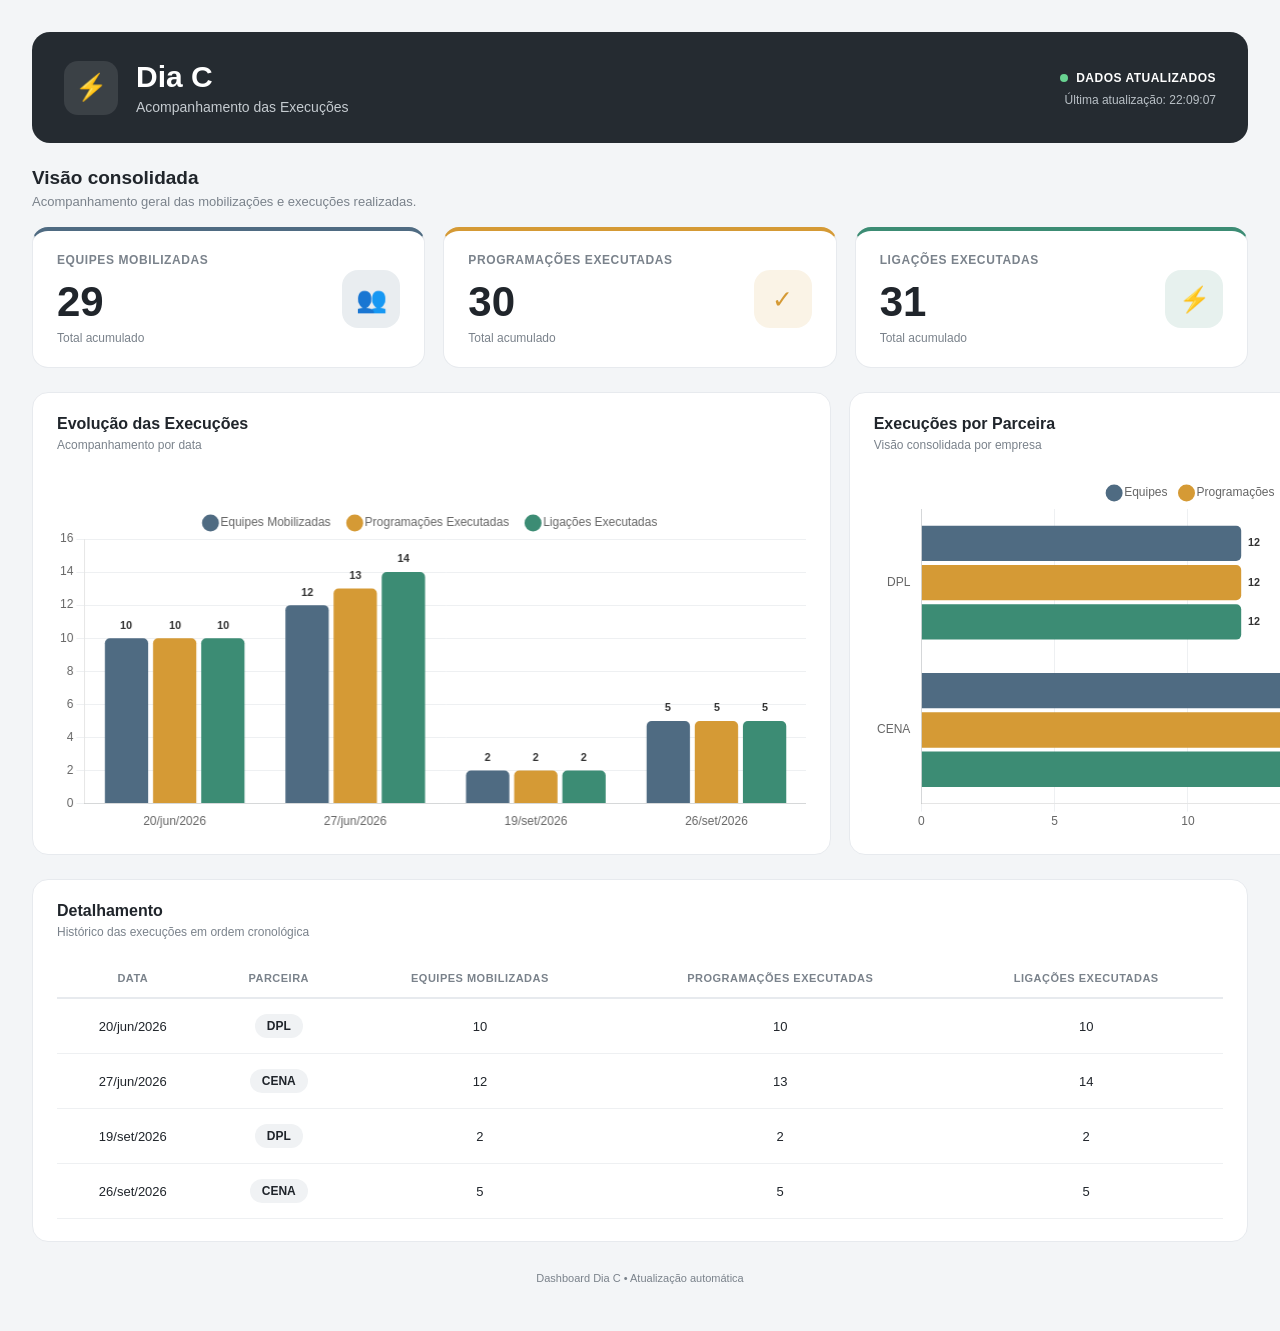
==== index.html @ 343956a5 "Update index.html" ====
<!DOCTYPE html>
<html lang="pt-BR">

<head>
<meta charset="UTF-8">
<meta name="viewport" content="width=device-width, initial-scale=1.0">

<title>Dia C | Dashboard</title>

<!-- =====================================================
     BIBLIOTECAS LOCAIS
===================================================== -->

<script src="./js/chart.umd.min.js"></script>
<script src="./js/chartjs-plugin-datalabels.min.js"></script>


<style>

:root {
    --bg: #f3f5f7;
    --surface: #ffffff;
    --text: #20252b;
    --muted: #7a828b;
    --border: #e7eaee;

    --equipes: #4f6b82;
    --programacoes: #d59a35;
    --ligacoes: #3c8c74;

    --dark: #252b31;
}

* {
    box-sizing: border-box;
}

body {
    margin: 0;
    font-family: "Segoe UI", Arial, Helvetica, sans-serif;
    background: var(--bg);
    color: var(--text);
}

.container {
    max-width: 1500px;
    margin: auto;
    padding: 32px;
}


/* =====================================================
   CABEÇALHO
===================================================== */

.header {
    background: var(--dark);
    color: white;
    border-radius: 18px;
    padding: 28px 32px;
    margin-bottom: 24px;

    display: flex;
    justify-content: space-between;
    align-items: center;
    gap: 30px;
}

.header-title {
    display: flex;
    align-items: center;
    gap: 18px;
}

.logo-mark {
    width: 54px;
    height: 54px;

    border-radius: 14px;

    background: rgba(255,255,255,.10);

    display: flex;
    align-items: center;
    justify-content: center;

    font-size: 26px;
}

.header h1 {
    margin: 0;
    font-size: 30px;
    font-weight: 700;
}

.header p {
    margin: 5px 0 0;
    color: #c5cbd0;
    font-size: 14px;
}


/* =====================================================
   STATUS
===================================================== */

.status-box {
    text-align: right;
}

.status-online {
    display: inline-flex;
    align-items: center;
    gap: 8px;

    font-size: 12px;
    font-weight: 700;
    letter-spacing: .5px;
}

.status-dot {
    width: 8px;
    height: 8px;

    border-radius: 50%;

    background: #68d391;
}

.status-time {
    margin-top: 7px;
    color: #b9c0c6;
    font-size: 12px;
}


/* =====================================================
   INTRODUÇÃO
===================================================== */

.section-intro {
    margin-bottom: 18px;
}

.section-intro h2 {
    margin: 0;
    font-size: 19px;
}

.section-intro p {
    margin: 5px 0 0;
    color: var(--muted);
    font-size: 13px;
}


/* =====================================================
   CARDS
===================================================== */

.cards {
    display: grid;
    grid-template-columns: repeat(3, 1fr);

    gap: 18px;

    margin-bottom: 24px;
}

.card {
    background: var(--surface);

    border-radius: 16px;

    padding: 22px 24px;

    border: 1px solid var(--border);

    display: flex;

    justify-content: space-between;

    align-items: center;

    min-height: 135px;
}

.card-content {
    display: flex;
    flex-direction: column;
}

.card-title {
    color: var(--muted);

    font-size: 12px;

    font-weight: 700;

    text-transform: uppercase;

    letter-spacing: .6px;
}

.card-value {
    font-size: 42px;

    font-weight: 700;

    line-height: 1;

    margin-top: 14px;
}

.card-description {
    margin-top: 8px;

    color: var(--muted);

    font-size: 12px;
}


/* =====================================================
   ÍCONES DOS CARDS
===================================================== */

.card-icon {
    width: 58px;
    height: 58px;

    border-radius: 16px;

    display: flex;

    align-items: center;

    justify-content: center;

    font-size: 25px;
}

.card-equipes {
    border-top: 4px solid var(--equipes);
}

.card-equipes .card-icon {
    background: rgba(79,107,130,.12);
    color: var(--equipes);
}

.card-programacoes {
    border-top: 4px solid var(--programacoes);
}

.card-programacoes .card-icon {
    background: rgba(213,154,53,.12);
    color: var(--programacoes);
}

.card-ligacoes {
    border-top: 4px solid var(--ligacoes);
}

.card-ligacoes .card-icon {
    background: rgba(60,140,116,.12);
    color: var(--ligacoes);
}


/* =====================================================
   GRÁFICOS
===================================================== */

.dashboard-grid {
    display: grid;

    grid-template-columns: 2fr 1fr;

    gap: 18px;

    margin-bottom: 24px;
}

.panel {
    background: var(--surface);

    border-radius: 16px;

    border: 1px solid var(--border);

    padding: 22px 24px;
}

.panel-header {
    margin-bottom: 20px;
}

.panel-title {
    margin: 0;

    font-size: 16px;

    font-weight: 700;
}

.panel-subtitle {
    margin: 5px 0 0;

    color: var(--muted);

    font-size: 12px;
}

.chart-container {
    position: relative;

    height: 360px;
}


/* MENSAGEM DE ERRO DO GRÁFICO */

.chart-error {
    height: 100%;

    display: flex;

    align-items: center;

    justify-content: center;

    text-align: center;

    color: var(--muted);

    font-size: 13px;

    padding: 30px;
}


/* =====================================================
   TABELA
===================================================== */

.table-panel {
    margin-bottom: 30px;
}

.table-container {
    width: 100%;

    overflow-x: auto;
}

table {
    width: 100%;

    border-collapse: collapse;
}

thead {
    border-bottom: 2px solid var(--border);
}

th {
    padding: 13px 14px;

    text-align: center;

    color: var(--muted);

    font-size: 11px;

    font-weight: 700;

    text-transform: uppercase;

    letter-spacing: .5px;
}

td {
    padding: 15px 14px;

    text-align: center;

    border-bottom: 1px solid #eef0f2;

    font-size: 13px;
}

tbody tr {
    transition: background .15s ease;
}

tbody tr:hover {
    background: #f7f9fa;
}

.parceira {
    display: inline-block;

    background: #f0f2f4;

    border-radius: 20px;

    padding: 5px 12px;

    font-weight: 600;

    font-size: 12px;
}


/* =====================================================
   RODAPÉ
===================================================== */

.footer {
    color: var(--muted);

    font-size: 11px;

    text-align: center;

    padding-bottom: 15px;
}


/* =====================================================
   RESPONSIVIDADE
===================================================== */

@media (max-width: 950px) {

    .dashboard-grid {
        grid-template-columns: 1fr;
    }

}

@media (max-width: 800px) {

    .container {
        padding: 15px;
    }

    .cards {
        grid-template-columns: 1fr;
    }

    .header {
        flex-direction: column;
        align-items: flex-start;
    }

    .status-box {
        text-align: left;
    }

}

</style>

</head>


<body>

<div class="container">


<!-- =====================================================
     CABEÇALHO
===================================================== -->

<header class="header">

    <div class="header-title">

        <div class="logo-mark">
            ⚡
        </div>

        <div>

            <h1>
                Dia C
            </h1>

            <p>
                Acompanhamento das Execuções
            </p>

        </div>

    </div>


    <div class="status-box">

        <div class="status-online">

            <span class="status-dot"></span>

            DADOS ATUALIZADOS

        </div>

        <div
            class="status-time"
            id="status">

            Carregando dados...

        </div>

    </div>

</header>


<!-- =====================================================
     VISÃO CONSOLIDADA
===================================================== -->

<div class="section-intro">

    <h2>
        Visão consolidada
    </h2>

    <p>
        Acompanhamento geral das mobilizações e execuções realizadas.
    </p>

</div>


<!-- =====================================================
     CARDS
===================================================== -->

<section class="cards">


    <div class="card card-equipes">

        <div class="card-content">

            <div class="card-title">
                Equipes Mobilizadas
            </div>

            <div
                class="card-value"
                id="totalEquipes">

                -

            </div>

            <div class="card-description">
                Total acumulado
            </div>

        </div>


        <div class="card-icon">
            👥
        </div>

    </div>


    <div class="card card-programacoes">

        <div class="card-content">

            <div class="card-title">
                Programações Executadas
            </div>

            <div
                class="card-value"
                id="totalProgramacoes">

                -

            </div>

            <div class="card-description">
                Total acumulado
            </div>

        </div>


        <div class="card-icon">
            ✓
        </div>

    </div>


    <div class="card card-ligacoes">

        <div class="card-content">

            <div class="card-title">
                Ligações Executadas
            </div>

            <div
                class="card-value"
                id="totalLigacoes">

                -

            </div>

            <div class="card-description">
                Total acumulado
            </div>

        </div>


        <div class="card-icon">
            ⚡
        </div>

    </div>

</section>


<!-- =====================================================
     GRÁFICOS
===================================================== -->

<section class="dashboard-grid">


    <!-- EVOLUÇÃO -->

    <div class="panel">

        <div class="panel-header">

            <h3 class="panel-title">
                Evolução das Execuções
            </h3>

            <p class="panel-subtitle">
                Acompanhamento por data
            </p>

        </div>


        <div
            class="chart-container"
            id="containerGraficoEvolucao">

            <canvas id="graficoEvolucao"></canvas>

        </div>

    </div>


    <!-- PARCEIRAS -->

    <div class="panel">

        <div class="panel-header">

            <h3 class="panel-title">
                Execuções por Parceira
            </h3>

            <p class="panel-subtitle">
                Visão consolidada por empresa
            </p>

        </div>


        <div
            class="chart-container"
            id="containerGraficoParceiras">

            <canvas id="graficoParceiras"></canvas>

        </div>

    </div>

</section>


<!-- =====================================================
     TABELA
===================================================== -->

<section class="panel table-panel">

    <div class="panel-header">

        <h3 class="panel-title">
            Detalhamento
        </h3>

        <p class="panel-subtitle">
            Histórico das execuções em ordem cronológica
        </p>

    </div>


    <div class="table-container">

        <table>

            <thead>

                <tr>

                    <th>
                        Data
                    </th>

                    <th>
                        Parceira
                    </th>

                    <th>
                        Equipes Mobilizadas
                    </th>

                    <th>
                        Programações Executadas
                    </th>

                    <th>
                        Ligações Executadas
                    </th>

                </tr>

            </thead>


            <tbody id="tabelaDados">
            </tbody>

        </table>

    </div>

</section>


<div class="footer">

    Dashboard Dia C • Atualização automática

</div>


</div>


<script>


/* =========================================================
   VARIÁVEIS
========================================================= */

let grafico = null;

let graficoParceiras = null;

let pluginDataLabelsDisponivel = false;


/* =========================================================
   CORES
========================================================= */

const corEquipes =
    "#4f6b82";

const corProgramacoes =
    "#d59a35";

const corLigacoes =
    "#3c8c74";


/* =========================================================
   VERIFICAR CHART.JS
========================================================= */

/*
O dashboard NÃO depende desta etapa
para carregar cards e tabela.

Se Chart.js apresentar qualquer problema,
os demais componentes continuam funcionando.
*/

if (typeof Chart !== "undefined") {

    console.log(
        "Chart.js carregado com sucesso."
    );


    /*
    Registra DataLabels somente
    se o plugin também estiver disponível.
    */

    if (
        typeof ChartDataLabels !==
        "undefined"
    ) {

        try {

            Chart.register(
                ChartDataLabels
            );

            pluginDataLabelsDisponivel =
                true;

            console.log(
                "ChartDataLabels carregado com sucesso."
            );

        }

        catch (erro) {

            console.warn(
                "Não foi possível registrar ChartDataLabels:",
                erro
            );

        }

    }

    else {

        console.warn(
            "ChartDataLabels não está disponível."
        );

    }

}

else {

    console.error(
        "Chart.js não foi carregado."
    );

}


/* =========================================================
   CONVERTER NÚMEROS
========================================================= */

function numero(valor) {

    if (
        valor === null ||
        valor === undefined ||
        valor === ""
    ) {

        return 0;

    }


    return Number(

        String(valor)

            .replace(/\./g, "")

            .replace(",", ".")

    ) || 0;

}


/* =========================================================
   CONVERTER DATA
========================================================= */

function converterData(valor) {


    if (
        valor === null ||
        valor === undefined ||
        valor === ""
    ) {

        return null;

    }


    /*
    ==========================================
    SERIAL DO EXCEL
    ==========================================
    */

    if (

        typeof valor === "number" ||

        /^\d+(\.\d+)?$/
            .test(
                String(valor).trim()
            )

    ) {


        const serial =
            Number(valor);


        if (serial > 20000) {


            const dias =
                Math.floor(serial);


            const dataUTC =
                new Date(

                    Date.UTC(

                        1899,

                        11,

                        30 + dias

                    )

                );


            return new Date(

                dataUTC.getUTCFullYear(),

                dataUTC.getUTCMonth(),

                dataUTC.getUTCDate()

            );

        }

    }


    const texto =
        String(valor).trim();


    /*
    ==========================================
    DD/MM/YYYY
    ==========================================
    */

    const brasileiro =
        texto.match(

            /^(\d{1,2})\/(\d{1,2})\/(\d{4})/

        );


    if (brasileiro) {


        return new Date(

            Number(
                brasileiro[3]
            ),

            Number(
                brasileiro[2]
            ) - 1,

            Number(
                brasileiro[1]
            )

        );

    }


    /*
    ==========================================
    YYYY-MM-DD
    ==========================================
    */

    const iso =
        texto.match(

            /^(\d{4})-(\d{1,2})-(\d{1,2})/

        );


    if (iso) {


        return new Date(

            Number(
                iso[1]
            ),

            Number(
                iso[2]
            ) - 1,

            Number(
                iso[3]
            )

        );

    }


    /*
    ==========================================
    ÚLTIMA TENTATIVA
    ==========================================
    */

    const data =
        new Date(texto);


    if (
        !isNaN(
            data.getTime()
        )
    ) {

        return data;

    }


    return null;

}


/* =========================================================
   FORMATAR DATA
========================================================= */

/*
Resultado:

20/jun/2026
27/jun/2026
19/set/2026
*/

function formatarData(valor) {


    const data =

        valor instanceof Date

        ? valor

        : converterData(valor);


    if (!data) {

        return "";

    }


    const meses = [

        "jan",
        "fev",
        "mar",
        "abr",
        "mai",
        "jun",
        "jul",
        "ago",
        "set",
        "out",
        "nov",
        "dez"

    ];


    const dia =

        String(
            data.getDate()
        )

        .padStart(
            2,
            "0"
        );


    const mes =

        meses[
            data.getMonth()
        ];


    const ano =

        data.getFullYear();


    return (

        dia +
        "/" +
        mes +
        "/" +
        ano

    );

}


/* =========================================================
   ORDENAR CRONOLOGICAMENTE
========================================================= */

function ordenarPorData(dados) {


    return [...dados].sort(

        function(a, b) {


            const dataA =
                converterData(
                    a.DATA
                );


            const dataB =
                converterData(
                    b.DATA
                );


            /*
            Datas inválidas ficam
            no final.
            */

            if (!dataA && !dataB) {

                return 0;

            }


            if (!dataA) {

                return 1;

            }


            if (!dataB) {

                return -1;

            }


            return (

                dataA.getTime() -
                dataB.getTime()

            );

        }

    );

}


/* =========================================================
   CARREGAR DADOS
========================================================= */

async function carregarDados() {


    try {


        /*
        Timestamp evita cache
        do dados.json.
        */

        const response =

            await fetch(

                "./dados.json?t=" +

                new Date().getTime()

            );


        if (!response.ok) {


            throw new Error(

                "Erro HTTP " +
                response.status +
                " ao carregar dados.json"

            );

        }


        const dadosOriginais =

            await response.json();


        /*
        Segurança adicional:
        verifica se o JSON realmente
        contém um array.
        */

        if (
            !Array.isArray(
                dadosOriginais
            )
        ) {


            throw new Error(

                "dados.json não contém um array válido."

            );

        }


        /*
        Ordenação cronológica.
        */

        const dados =

            ordenarPorData(
                dadosOriginais
            );


        /*
        =================================================
        ESTES COMPONENTES NÃO DEPENDEM DO CHART.JS
        =================================================
        */

        atualizarCards(
            dados
        );


        atualizarTabela(
            dados
        );


        /*
        =================================================
        GRÁFICOS
        =================================================
        */

        if (
            typeof Chart !==
            "undefined"
        ) {


            try {

                atualizarGrafico(
                    dados
                );

            }

            catch (erroGrafico) {

                console.error(
                    "Erro no gráfico de evolução:",
                    erroGrafico
                );

            }


            try {

                atualizarGraficoParceiras(
                    dados
                );

            }

            catch (erroGraficoParceiras) {

                console.error(
                    "Erro no gráfico por parceira:",
                    erroGraficoParceiras
                );

            }

        }


        /*
        =================================================
        HORÁRIO DA ÚLTIMA CONSULTA
        =================================================
        */

        const agora =
            new Date();


        document
            .getElementById(
                "status"
            )
            .textContent =

            "Última atualização: " +

            agora.toLocaleTimeString(
                "pt-BR"
            );


    }

    catch (erro) {


        console.error(
            "Erro ao carregar dados:",
            erro
        );


        document
            .getElementById(
                "status"
            )
            .textContent =

            "Erro ao carregar os dados";

    }

}


/* =========================================================
   CARDS
========================================================= */

function atualizarCards(dados) {


    let equipes =
        0;

    let programacoes =
        0;

    let ligacoes =
        0;


    dados.forEach(

        function(item) {


            equipes +=

                numero(
                    item.EQUIPES_MOBILIZADAS
                );


            programacoes +=

                numero(
                    item.PROGRAMACOES_EXECUTADAS
                );


            ligacoes +=

                numero(
                    item.LIGACOES_EXECUTADAS
                );

        }

    );


    document
        .getElementById(
            "totalEquipes"
        )
        .textContent =

        equipes.toLocaleString(
            "pt-BR"
        );


    document
        .getElementById(
            "totalProgramacoes"
        )
        .textContent =

        programacoes.toLocaleString(
            "pt-BR"
        );


    document
        .getElementById(
            "totalLigacoes"
        )
        .textContent =

        ligacoes.toLocaleString(
            "pt-BR"
        );

}


/* =========================================================
   TABELA
========================================================= */

function atualizarTabela(dados) {


    const tabela =

        document.getElementById(
            "tabelaDados"
        );


    tabela.innerHTML =
        "";


    dados.forEach(

        function(item) {


            const linha =

                document.createElement(
                    "tr"
                );


            linha.innerHTML = `

                <td>

                    ${formatarData(
                        item.DATA
                    )}

                </td>


                <td>

                    <span class="parceira">

                        ${item.PARCEIRA ?? ""}

                    </span>

                </td>


                <td>

                    ${numero(
                        item.EQUIPES_MOBILIZADAS
                    ).toLocaleString("pt-BR")}

                </td>


                <td>

                    ${numero(
                        item.PROGRAMACOES_EXECUTADAS
                    ).toLocaleString("pt-BR")}

                </td>


                <td>

                    ${numero(
                        item.LIGACOES_EXECUTADAS
                    ).toLocaleString("pt-BR")}

                </td>

            `;


            tabela.appendChild(
                linha
            );

        }

    );

}


/* =========================================================
   CONFIGURAÇÃO DOS RÓTULOS
========================================================= */

function configuracaoDataLabelsVertical() {


    if (
        !pluginDataLabelsDisponivel
    ) {

        return false;

    }


    return {

        color:
            "#333",

        anchor:
            "end",

        align:
            "end",

        offset:
            2,

        clamp:
            true,

        font: {

            size:
                11,

            weight:
                "bold"

        },

        formatter:
            function(valor) {


                return Number(
                    valor
                ).toLocaleString(
                    "pt-BR"
                );

            }

    };

}


/* =========================================================
   GRÁFICO DE EVOLUÇÃO
========================================================= */

function atualizarGrafico(dados) {


    if (
        typeof Chart ===
        "undefined"
    ) {

        return;

    }


    const labels =

        dados.map(

            function(item) {

                return formatarData(
                    item.DATA
                );

            }

        );


    const equipes =

        dados.map(

            function(item) {

                return numero(
                    item.EQUIPES_MOBILIZADAS
                );

            }

        );


    const programacoes =

        dados.map(

            function(item) {

                return numero(
                    item.PROGRAMACOES_EXECUTADAS
                );

            }

        );


    const ligacoes =

        dados.map(

            function(item) {

                return numero(
                    item.LIGACOES_EXECUTADAS
                );

            }

        );


    const canvas =

        document.getElementById(
            "graficoEvolucao"
        );


    if (!canvas) {

        return;

    }


    const contexto =

        canvas.getContext(
            "2d"
        );


    if (grafico) {

        grafico.destroy();

    }


    grafico =

        new Chart(

            contexto,

            {

                type:
                    "bar",


                data: {

                    labels:
                        labels,


                    datasets: [

                        {

                            label:
                                "Equipes Mobilizadas",

                            data:
                                equipes,

                            backgroundColor:
                                corEquipes,

                            borderRadius:
                                5

                        },

                        {

                            label:
                                "Programações Executadas",

                            data:
                                programacoes,

                            backgroundColor:
                                corProgramacoes,

                            borderRadius:
                                5

                        },

                        {

                            label:
                                "Ligações Executadas",

                            data:
                                ligacoes,

                            backgroundColor:
                                corLigacoes,

                            borderRadius:
                                5

                        }

                    ]

                },


                options: {

                    responsive:
                        true,

                    maintainAspectRatio:
                        false,


                    layout: {

                        padding: {

                            top:
                                25

                        }

                    },


                    interaction: {

                        mode:
                            "index",

                        intersect:
                            false

                    },


                    plugins: {

                        legend: {

                            position:
                                "top",

                            labels: {

                                usePointStyle:
                                    true,

                                boxWidth:
                                    8,

                                padding:
                                    20

                            }

                        },


                        datalabels:

                            configuracaoDataLabelsVertical()

                    },


                    scales: {

                        x: {

                            grid: {

                                display:
                                    false

                            }

                        },


                        y: {

                            beginAtZero:
                                true,

                            grace:
                                "15%",

                            ticks: {

                                precision:
                                    0

                            },

                            grid: {

                                color:
                                    "#eef0f2"

                            }

                        }

                    }

                }

            }

        );

}


/* =========================================================
   GRÁFICO POR PARCEIRA
========================================================= */

function atualizarGraficoParceiras(dados) {


    if (
        typeof Chart ===
        "undefined"
    ) {

        return;

    }


    const parceiras =
        {};


    dados.forEach(

        function(item) {


            const nome =

                item.PARCEIRA ||

                "Não informado";


            if (
                !parceiras[nome]
            ) {


                parceiras[nome] = {

                    equipes:
                        0,

                    programacoes:
                        0,

                    ligacoes:
                        0

                };

            }


            parceiras[nome].equipes +=

                numero(
                    item.EQUIPES_MOBILIZADAS
                );


            parceiras[nome].programacoes +=

                numero(
                    item.PROGRAMACOES_EXECUTADAS
                );


            parceiras[nome].ligacoes +=

                numero(
                    item.LIGACOES_EXECUTADAS
                );

        }

    );


    const nomes =

        Object.keys(
            parceiras
        );


    const equipes =

        nomes.map(

            function(nome) {

                return parceiras[nome]
                    .equipes;

            }

        );


    const programacoes =

        nomes.map(

            function(nome) {

                return parceiras[nome]
                    .programacoes;

            }

        );


    const ligacoes =

        nomes.map(

            function(nome) {

                return parceiras[nome]
                    .ligacoes;

            }

        );


    const canvas =

        document.getElementById(
            "graficoParceiras"
        );


    if (!canvas) {

        return;

    }


    const contexto =

        canvas.getContext(
            "2d"
        );


    if (
        graficoParceiras
    ) {

        graficoParceiras.destroy();

    }


    graficoParceiras =

        new Chart(

            contexto,

            {

                type:
                    "bar",


                data: {

                    labels:
                        nomes,


                    datasets: [

                        {

                            label:
                                "Equipes",

                            data:
                                equipes,

                            backgroundColor:
                                corEquipes,

                            borderRadius:
                                5

                        },

                        {

                            label:
                                "Programações",

                            data:
                                programacoes,

                            backgroundColor:
                                corProgramacoes,

                            borderRadius:
                                5

                        },

                        {

                            label:
                                "Ligações",

                            data:
                                ligacoes,

                            backgroundColor:
                                corLigacoes,

                            borderRadius:
                                5

                        }

                    ]

                },


                options: {

                    indexAxis:
                        "y",

                    responsive:
                        true,

                    maintainAspectRatio:
                        false,


                    layout: {

                        padding: {

                            right:
                                35

                        }

                    },


                    interaction: {

                        mode:
                            "index",

                        intersect:
                            false

                    },


                    plugins: {

                        legend: {

                            position:
                                "top",

                            labels: {

                                usePointStyle:
                                    true,

                                boxWidth:
                                    8,

                                padding:
                                    15

                            }

                        },


                        datalabels:

                            pluginDataLabelsDisponivel

                            ? {

                                color:
                                    "#333",

                                anchor:
                                    "end",

                                align:
                                    "right",

                                offset:
                                    3,

                                clamp:
                                    true,

                                font: {

                                    size:
                                        11,

                                    weight:
                                        "bold"

                                },

                                formatter:

                                    function(valor) {

                                        return Number(
                                            valor
                                        ).toLocaleString(
                                            "pt-BR"
                                        );

                                    }

                            }

                            : false

                    },


                    scales: {

                        y: {

                            grid: {

                                display:
                                    false

                            }

                        },


                        x: {

                            beginAtZero:
                                true,

                            grace:
                                "15%",

                            ticks: {

                                precision:
                                    0

                            },

                            grid: {

                                color:
                                    "#eef0f2"

                            }

                        }

                    }

                }

            }

        );

}


/* =========================================================
   INICIALIZAÇÃO
========================================================= */


/*
Primeira leitura imediatamente
ao abrir o dashboard.
*/

carregarDados();


/*
Atualização automática.

60.000 ms = 60 segundos.
*/

setInterval(

    carregarDados,

    60000

);


</script>

</body>
</html>
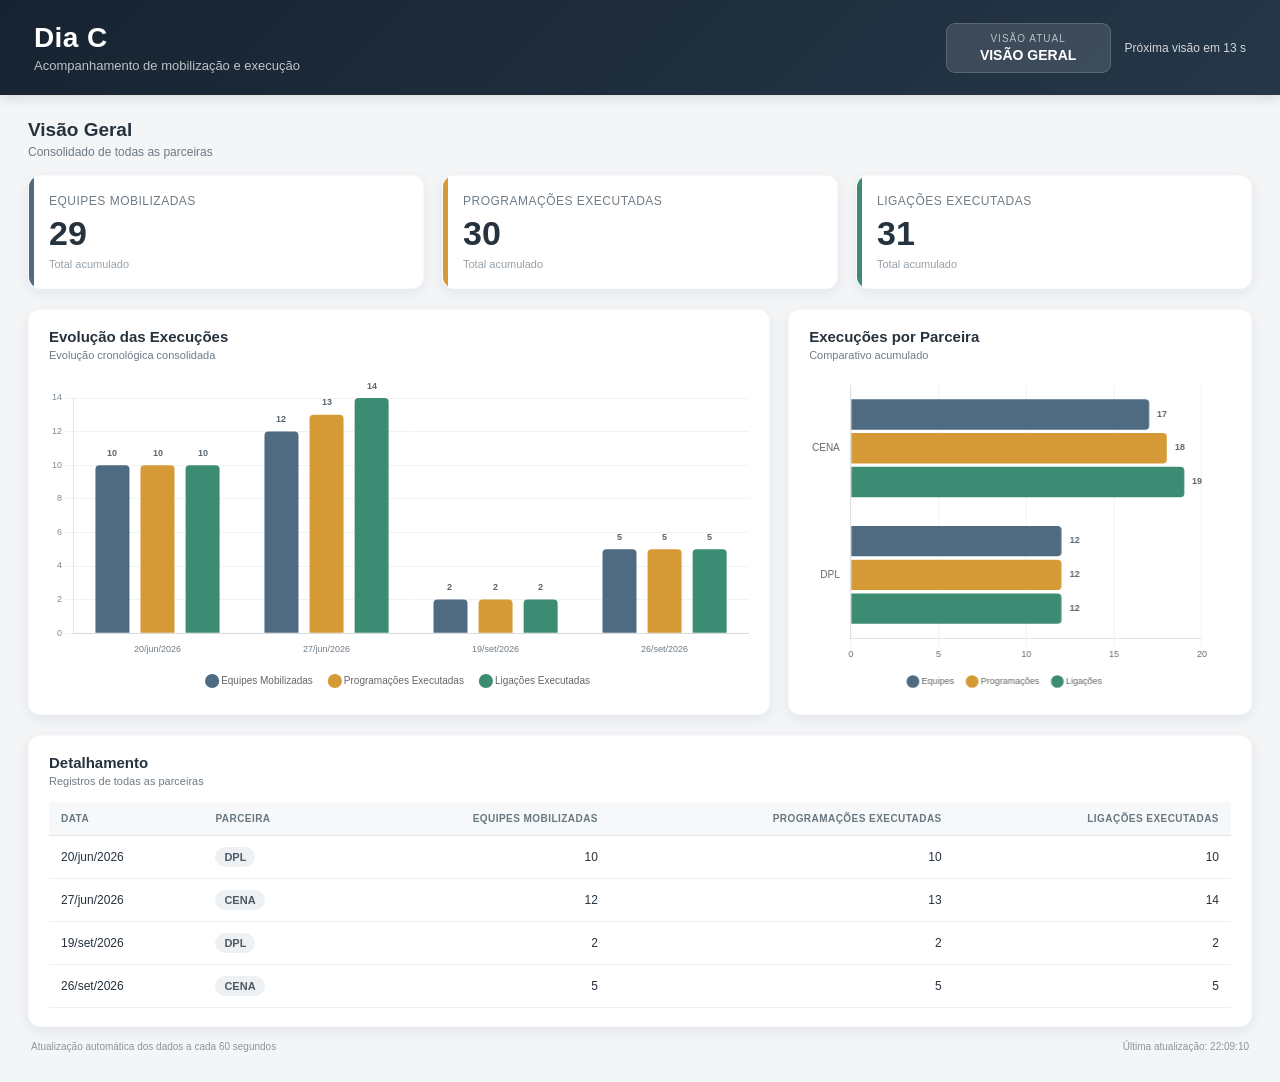
==== commit 2880266e: "Update index.html" ====
--- a/index.html
+++ b/index.html
@@ -1,1360 +1,2775 @@
 <!DOCTYPE html>
 <html lang="pt-BR">
-
 <head>
-<meta charset="UTF-8">
-<meta name="viewport" content="width=device-width, initial-scale=1.0">
-
-<title>Dia C | Dashboard</title>
-
-<!-- =====================================================
-     BIBLIOTECAS LOCAIS
-===================================================== -->
-
-<script src="./js/chart.umd.min.js"></script>
-<script src="./js/chartjs-plugin-datalabels.min.js"></script>
-
-
-<style>
-
-:root {
-    --bg: #f3f5f7;
-    --surface: #ffffff;
-    --text: #20252b;
-    --muted: #7a828b;
-    --border: #e7eaee;
-
-    --equipes: #4f6b82;
-    --programacoes: #d59a35;
-    --ligacoes: #3c8c74;
-
-    --dark: #252b31;
-}
-
-* {
-    box-sizing: border-box;
-}
-
-body {
-    margin: 0;
-    font-family: "Segoe UI", Arial, Helvetica, sans-serif;
-    background: var(--bg);
-    color: var(--text);
-}
-
-.container {
-    max-width: 1500px;
-    margin: auto;
-    padding: 32px;
-}
-
-
-/* =====================================================
-   CABEÇALHO
-===================================================== */
-
-.header {
-    background: var(--dark);
-    color: white;
-    border-radius: 18px;
-    padding: 28px 32px;
-    margin-bottom: 24px;
-
-    display: flex;
-    justify-content: space-between;
-    align-items: center;
-    gap: 30px;
-}
-
-.header-title {
-    display: flex;
-    align-items: center;
-    gap: 18px;
-}
-
-.logo-mark {
-    width: 54px;
-    height: 54px;
-
-    border-radius: 14px;
-
-    background: rgba(255,255,255,.10);
-
-    display: flex;
-    align-items: center;
-    justify-content: center;
-
-    font-size: 26px;
-}
-
-.header h1 {
-    margin: 0;
-    font-size: 30px;
-    font-weight: 700;
-}
-
-.header p {
-    margin: 5px 0 0;
-    color: #c5cbd0;
-    font-size: 14px;
-}
-
-
-/* =====================================================
-   STATUS
-===================================================== */
-
-.status-box {
-    text-align: right;
-}
-
-.status-online {
-    display: inline-flex;
-    align-items: center;
-    gap: 8px;
-
-    font-size: 12px;
-    font-weight: 700;
-    letter-spacing: .5px;
-}
-
-.status-dot {
-    width: 8px;
-    height: 8px;
-
-    border-radius: 50%;
-
-    background: #68d391;
-}
-
-.status-time {
-    margin-top: 7px;
-    color: #b9c0c6;
-    font-size: 12px;
-}
-
-
-/* =====================================================
-   INTRODUÇÃO
-===================================================== */
-
-.section-intro {
-    margin-bottom: 18px;
-}
-
-.section-intro h2 {
-    margin: 0;
-    font-size: 19px;
-}
-
-.section-intro p {
-    margin: 5px 0 0;
-    color: var(--muted);
-    font-size: 13px;
-}
-
-
-/* =====================================================
-   CARDS
-===================================================== */
-
-.cards {
-    display: grid;
-    grid-template-columns: repeat(3, 1fr);
-
-    gap: 18px;
-
-    margin-bottom: 24px;
-}
-
-.card {
-    background: var(--surface);
-
-    border-radius: 16px;
-
-    padding: 22px 24px;
-
-    border: 1px solid var(--border);
-
-    display: flex;
-
-    justify-content: space-between;
-
-    align-items: center;
-
-    min-height: 135px;
-}
-
-.card-content {
-    display: flex;
-    flex-direction: column;
-}
-
-.card-title {
-    color: var(--muted);
-
-    font-size: 12px;
-
-    font-weight: 700;
-
-    text-transform: uppercase;
-
-    letter-spacing: .6px;
-}
-
-.card-value {
-    font-size: 42px;
-
-    font-weight: 700;
-
-    line-height: 1;
-
-    margin-top: 14px;
-}
-
-.card-description {
-    margin-top: 8px;
-
-    color: var(--muted);
-
-    font-size: 12px;
-}
-
-
-/* =====================================================
-   ÍCONES DOS CARDS
-===================================================== */
-
-.card-icon {
-    width: 58px;
-    height: 58px;
-
-    border-radius: 16px;
-
-    display: flex;
-
-    align-items: center;
-
-    justify-content: center;
-
-    font-size: 25px;
-}
-
-.card-equipes {
-    border-top: 4px solid var(--equipes);
-}
-
-.card-equipes .card-icon {
-    background: rgba(79,107,130,.12);
-    color: var(--equipes);
-}
-
-.card-programacoes {
-    border-top: 4px solid var(--programacoes);
-}
-
-.card-programacoes .card-icon {
-    background: rgba(213,154,53,.12);
-    color: var(--programacoes);
-}
-
-.card-ligacoes {
-    border-top: 4px solid var(--ligacoes);
-}
-
-.card-ligacoes .card-icon {
-    background: rgba(60,140,116,.12);
-    color: var(--ligacoes);
-}
-
-
-/* =====================================================
-   GRÁFICOS
-===================================================== */
-
-.dashboard-grid {
-    display: grid;
-
-    grid-template-columns: 2fr 1fr;
-
-    gap: 18px;
-
-    margin-bottom: 24px;
-}
-
-.panel {
-    background: var(--surface);
-
-    border-radius: 16px;
-
-    border: 1px solid var(--border);
-
-    padding: 22px 24px;
-}
-
-.panel-header {
-    margin-bottom: 20px;
-}
-
-.panel-title {
-    margin: 0;
-
-    font-size: 16px;
-
-    font-weight: 700;
-}
-
-.panel-subtitle {
-    margin: 5px 0 0;
-
-    color: var(--muted);
-
-    font-size: 12px;
-}
-
-.chart-container {
-    position: relative;
-
-    height: 360px;
-}
-
-
-/* MENSAGEM DE ERRO DO GRÁFICO */
-
-.chart-error {
-    height: 100%;
-
-    display: flex;
-
-    align-items: center;
-
-    justify-content: center;
-
-    text-align: center;
-
-    color: var(--muted);
-
-    font-size: 13px;
-
-    padding: 30px;
-}
-
-
-/* =====================================================
-   TABELA
-===================================================== */
-
-.table-panel {
-    margin-bottom: 30px;
-}
-
-.table-container {
-    width: 100%;
-
-    overflow-x: auto;
-}
-
-table {
-    width: 100%;
-
-    border-collapse: collapse;
-}
-
-thead {
-    border-bottom: 2px solid var(--border);
-}
-
-th {
-    padding: 13px 14px;
-
-    text-align: center;
-
-    color: var(--muted);
-
-    font-size: 11px;
-
-    font-weight: 700;
-
-    text-transform: uppercase;
-
-    letter-spacing: .5px;
-}
-
-td {
-    padding: 15px 14px;
-
-    text-align: center;
-
-    border-bottom: 1px solid #eef0f2;
-
-    font-size: 13px;
-}
-
-tbody tr {
-    transition: background .15s ease;
-}
-
-tbody tr:hover {
-    background: #f7f9fa;
-}
-
-.parceira {
-    display: inline-block;
-
-    background: #f0f2f4;
-
-    border-radius: 20px;
-
-    padding: 5px 12px;
-
-    font-weight: 600;
-
-    font-size: 12px;
-}
-
-
-/* =====================================================
-   RODAPÉ
-===================================================== */
-
-.footer {
-    color: var(--muted);
-
-    font-size: 11px;
-
-    text-align: center;
-
-    padding-bottom: 15px;
-}
-
-
-/* =====================================================
-   RESPONSIVIDADE
-===================================================== */
-
-@media (max-width: 950px) {
-
-    .dashboard-grid {
-        grid-template-columns: 1fr;
+    <meta charset="UTF-8">
+    <meta name="viewport" content="width=device-width, initial-scale=1.0">
+
+    <title>Dia C - Dashboard</title>
+
+    <!--
+        IMPORTANTE:
+        Mantém as bibliotecas hospedadas no próprio repositório.
+    -->
+    <script src="./js/chart.umd.min.js"></script>
+    <script src="./js/chartjs-plugin-datalabels.min.js"></script>
+
+    <style>
+        :root {
+            --cor-fundo: #f3f5f7;
+            --cor-card: #ffffff;
+            --cor-header: #172331;
+            --cor-header-secundaria: #253748;
+
+            --cor-equipes: #4f6b82;
+            --cor-programacoes: #d59a35;
+            --cor-ligacoes: #3c8c74;
+
+            --cor-texto: #26323d;
+            --cor-texto-secundario: #6f7b85;
+            --cor-borda: #e1e6ea;
+
+            --sombra:
+                0 4px 14px rgba(25, 40, 55, 0.07);
+
+            --raio: 12px;
+        }
+
+        * {
+            box-sizing: border-box;
+        }
+
+        body {
+            margin: 0;
+            padding: 0;
+            font-family:
+                Arial,
+                Helvetica,
+                sans-serif;
+
+            background: var(--cor-fundo);
+            color: var(--cor-texto);
+        }
+
+        .header {
+            background:
+                linear-gradient(
+                    135deg,
+                    var(--cor-header),
+                    var(--cor-header-secundaria)
+                );
+
+            color: white;
+
+            padding:
+                22px
+                34px;
+
+            display: flex;
+            justify-content: space-between;
+            align-items: center;
+
+            gap: 25px;
+
+            box-shadow:
+                0 3px 12px
+                rgba(0, 0, 0, 0.12);
+        }
+
+        .header-esquerda {
+            display: flex;
+            flex-direction: column;
+            gap: 4px;
+        }
+
+        .titulo {
+            font-size: 28px;
+            font-weight: 700;
+            letter-spacing: 0.4px;
+        }
+
+        .subtitulo {
+            font-size: 13px;
+            opacity: 0.72;
+        }
+
+        .header-direita {
+            display: flex;
+            align-items: center;
+            gap: 14px;
+            flex-wrap: wrap;
+            justify-content: flex-end;
+        }
+
+        .visao-atual {
+            background:
+                rgba(255, 255, 255, 0.12);
+
+            border:
+                1px solid
+                rgba(255, 255, 255, 0.16);
+
+            border-radius: 9px;
+
+            padding:
+                9px
+                14px;
+
+            min-width: 165px;
+            text-align: center;
+        }
+
+        .visao-atual .rotulo {
+            display: block;
+
+            font-size: 10px;
+            text-transform: uppercase;
+            letter-spacing: 1px;
+
+            opacity: 0.65;
+
+            margin-bottom: 3px;
+        }
+
+        .visao-atual .nome {
+            display: block;
+            font-size: 14px;
+            font-weight: 700;
+        }
+
+        .contador {
+            font-size: 12px;
+            opacity: 0.8;
+
+            white-space: nowrap;
+        }
+
+        .container {
+            max-width: 1600px;
+
+            margin: 0 auto;
+
+            padding:
+                24px
+                28px
+                30px;
+        }
+
+        /*
+            Todo o conteúdo que muda durante
+            a rotação fica dentro desta área.
+        */
+        .painel-conteudo {
+            opacity: 1;
+            transform: translateY(0);
+
+            transition:
+                opacity 0.22s ease,
+                transform 0.22s ease;
+        }
+
+        .painel-conteudo.trocando {
+            opacity: 0.15;
+            transform: translateY(4px);
+        }
+
+        .titulo-visao {
+            display: flex;
+            align-items: flex-end;
+            justify-content: space-between;
+
+            gap: 15px;
+
+            margin-bottom: 16px;
+        }
+
+        .titulo-visao h2 {
+            margin: 0;
+
+            font-size: 19px;
+            font-weight: 700;
+        }
+
+        .titulo-visao p {
+            margin:
+                4px
+                0
+                0;
+
+            font-size: 12px;
+            color: var(--cor-texto-secundario);
+        }
+
+        .cards {
+            display: grid;
+
+            grid-template-columns:
+                repeat(3, 1fr);
+
+            gap: 18px;
+
+            margin-bottom: 20px;
+        }
+
+        .card {
+            background: var(--cor-card);
+
+            border-radius: var(--raio);
+
+            padding:
+                18px
+                20px;
+
+            box-shadow: var(--sombra);
+
+            border:
+                1px solid
+                rgba(0, 0, 0, 0.025);
+
+            position: relative;
+
+            overflow: hidden;
+        }
+
+        .card::before {
+            content: "";
+
+            position: absolute;
+
+            left: 0;
+            top: 0;
+            bottom: 0;
+
+            width: 5px;
+        }
+
+        .card.equipes::before {
+            background: var(--cor-equipes);
+        }
+
+        .card.programacoes::before {
+            background: var(--cor-programacoes);
+        }
+
+        .card.ligacoes::before {
+            background: var(--cor-ligacoes);
+        }
+
+        .card-titulo {
+            font-size: 12px;
+
+            text-transform: uppercase;
+
+            letter-spacing: 0.5px;
+
+            color: var(--cor-texto-secundario);
+
+            margin-bottom: 8px;
+        }
+
+        .card-valor {
+            font-size: 34px;
+
+            font-weight: 700;
+
+            line-height: 1;
+
+            color: var(--cor-texto);
+        }
+
+        .card-descricao {
+            font-size: 11px;
+
+            color: #97a1aa;
+
+            margin-top: 8px;
+        }
+
+        .graficos {
+            display: grid;
+
+            grid-template-columns:
+                minmax(0, 1.6fr)
+                minmax(350px, 1fr);
+
+            gap: 18px;
+
+            margin-bottom: 20px;
+        }
+
+        .painel {
+            background: var(--cor-card);
+
+            border-radius: var(--raio);
+
+            padding:
+                18px
+                20px;
+
+            box-shadow: var(--sombra);
+
+            border:
+                1px solid
+                rgba(0, 0, 0, 0.025);
+
+            min-width: 0;
+        }
+
+        .painel-cabecalho {
+            margin-bottom: 15px;
+        }
+
+        .painel-titulo {
+            font-size: 15px;
+
+            font-weight: 700;
+
+            margin-bottom: 4px;
+        }
+
+        .painel-subtitulo {
+            font-size: 11px;
+
+            color: var(--cor-texto-secundario);
+        }
+
+        .grafico-container {
+            position: relative;
+
+            height: 320px;
+
+            width: 100%;
+        }
+
+        .mensagem-grafico {
+            height: 100%;
+
+            display: flex;
+            justify-content: center;
+            align-items: center;
+
+            color: var(--cor-texto-secundario);
+
+            font-size: 13px;
+
+            text-align: center;
+        }
+
+        .tabela-wrapper {
+            width: 100%;
+            overflow-x: auto;
+        }
+
+        table {
+            width: 100%;
+
+            border-collapse: collapse;
+
+            font-size: 12px;
+        }
+
+        thead {
+            background: #f6f8f9;
+        }
+
+        th {
+            padding:
+                11px
+                12px;
+
+            text-align: left;
+
+            color: #697781;
+
+            font-size: 10px;
+
+            text-transform: uppercase;
+
+            letter-spacing: 0.45px;
+
+            border-bottom:
+                1px solid
+                var(--cor-borda);
+        }
+
+        td {
+            padding:
+                11px
+                12px;
+
+            border-bottom:
+                1px solid
+                #edf0f2;
+
+            white-space: nowrap;
+        }
+
+        tbody tr:hover {
+            background: #fafbfc;
+        }
+
+        .numero {
+            text-align: right;
+        }
+
+        .parceira-tag {
+            display: inline-block;
+
+            padding:
+                4px
+                9px;
+
+            border-radius: 12px;
+
+            background: #edf1f4;
+
+            font-size: 11px;
+
+            font-weight: 600;
+
+            color: #4d5a64;
+        }
+
+        .rodape {
+            display: flex;
+
+            justify-content: space-between;
+            align-items: center;
+
+            gap: 16px;
+
+            margin-top: 14px;
+
+            padding:
+                0
+                3px;
+
+            font-size: 10px;
+
+            color: #8b969e;
+        }
+
+        #erro {
+            display: none;
+
+            background: #fff4f4;
+
+            border:
+                1px solid
+                #f1cccc;
+
+            border-radius: 8px;
+
+            padding:
+                10px
+                14px;
+
+            margin-bottom: 18px;
+
+            color: #a04444;
+
+            font-size: 12px;
+        }
+
+        .sem-dados {
+            padding: 30px;
+
+            text-align: center;
+
+            color: var(--cor-texto-secundario);
+
+            font-size: 13px;
+        }
+
+        @media (max-width: 1100px) {
+            .graficos {
+                grid-template-columns: 1fr;
+            }
+        }
+
+        @media (max-width: 760px) {
+
+            .header {
+                padding:
+                    18px
+                    20px;
+
+                flex-direction: column;
+                align-items: flex-start;
+            }
+
+            .header-direita {
+                width: 100%;
+
+                justify-content: space-between;
+            }
+
+            .container {
+                padding:
+                    18px
+                    14px
+                    24px;
+            }
+
+            .cards {
+                grid-template-columns: 1fr;
+            }
+
+            .grafico-container {
+                height: 280px;
+            }
+
+            .titulo {
+                font-size: 23px;
+            }
+
+            .rodape {
+                flex-direction: column;
+                align-items: flex-start;
+            }
+        }
+    </style>
+</head>
+
+<body>
+
+<header class="header">
+
+    <div class="header-esquerda">
+        <div class="titulo">Dia C</div>
+        <div class="subtitulo">
+            Acompanhamento de mobilização e execução
+        </div>
+    </div>
+
+    <div class="header-direita">
+
+        <div class="visao-atual">
+            <span class="rotulo">
+                Visão atual
+            </span>
+
+            <span
+                class="nome"
+                id="nomeVisaoHeader"
+            >
+                VISÃO GERAL
+            </span>
+        </div>
+
+        <div
+            class="contador"
+            id="contador"
+        >
+            Próxima visão em 15 s
+        </div>
+
+    </div>
+
+</header>
+
+
+<main class="container">
+
+    <div id="erro"></div>
+
+    <div
+        id="painelConteudo"
+        class="painel-conteudo"
+    >
+
+        <div class="titulo-visao">
+
+            <div>
+
+                <h2 id="tituloVisao">
+                    Visão Geral
+                </h2>
+
+                <p id="descricaoVisao">
+                    Consolidado de todas as parceiras
+                </p>
+
+            </div>
+
+        </div>
+
+
+        <!-- CARDS -->
+
+        <section class="cards">
+
+            <div class="card equipes">
+
+                <div class="card-titulo">
+                    Equipes Mobilizadas
+                </div>
+
+                <div
+                    class="card-valor"
+                    id="totalEquipes"
+                >
+                    0
+                </div>
+
+                <div
+                    class="card-descricao"
+                    id="descricaoEquipes"
+                >
+                    Total acumulado
+                </div>
+
+            </div>
+
+
+            <div class="card programacoes">
+
+                <div class="card-titulo">
+                    Programações Executadas
+                </div>
+
+                <div
+                    class="card-valor"
+                    id="totalProgramacoes"
+                >
+                    0
+                </div>
+
+                <div
+                    class="card-descricao"
+                    id="descricaoProgramacoes"
+                >
+                    Total acumulado
+                </div>
+
+            </div>
+
+
+            <div class="card ligacoes">
+
+                <div class="card-titulo">
+                    Ligações Executadas
+                </div>
+
+                <div
+                    class="card-valor"
+                    id="totalLigacoes"
+                >
+                    0
+                </div>
+
+                <div
+                    class="card-descricao"
+                    id="descricaoLigacoes"
+                >
+                    Total acumulado
+                </div>
+
+            </div>
+
+        </section>
+
+
+        <!-- GRÁFICOS -->
+
+        <section class="graficos">
+
+            <div class="painel">
+
+                <div class="painel-cabecalho">
+
+                    <div class="painel-titulo">
+                        Evolução das Execuções
+                    </div>
+
+                    <div
+                        class="painel-subtitulo"
+                        id="subtituloEvolucao"
+                    >
+                        Evolução cronológica consolidada
+                    </div>
+
+                </div>
+
+                <div
+                    class="grafico-container"
+                    id="containerGraficoEvolucao"
+                >
+
+                    <canvas
+                        id="graficoEvolucao"
+                    ></canvas>
+
+                </div>
+
+            </div>
+
+
+            <div class="painel">
+
+                <div class="painel-cabecalho">
+
+                    <div
+                        class="painel-titulo"
+                        id="tituloGraficoSecundario"
+                    >
+                        Execuções por Parceira
+                    </div>
+
+                    <div
+                        class="painel-subtitulo"
+                        id="subtituloGraficoSecundario"
+                    >
+                        Comparativo acumulado
+                    </div>
+
+                </div>
+
+                <div
+                    class="grafico-container"
+                    id="containerGraficoParceira"
+                >
+
+                    <canvas
+                        id="graficoParceira"
+                    ></canvas>
+
+                </div>
+
+            </div>
+
+        </section>
+
+
+        <!-- TABELA -->
+
+        <section class="painel">
+
+            <div class="painel-cabecalho">
+
+                <div class="painel-titulo">
+                    Detalhamento
+                </div>
+
+                <div
+                    class="painel-subtitulo"
+                    id="subtituloTabela"
+                >
+                    Registros de todas as parceiras
+                </div>
+
+            </div>
+
+            <div class="tabela-wrapper">
+
+                <table>
+
+                    <thead>
+
+                        <tr>
+
+                            <th>Data</th>
+
+                            <th>Parceira</th>
+
+                            <th class="numero">
+                                Equipes Mobilizadas
+                            </th>
+
+                            <th class="numero">
+                                Programações Executadas
+                            </th>
+
+                            <th class="numero">
+                                Ligações Executadas
+                            </th>
+
+                        </tr>
+
+                    </thead>
+
+                    <tbody id="corpoTabela"></tbody>
+
+                </table>
+
+            </div>
+
+        </section>
+
+    </div>
+
+
+    <div class="rodape">
+
+        <span>
+            Atualização automática dos dados a cada 60 segundos
+        </span>
+
+        <span id="statusAtualizacao">
+            Última atualização: --
+        </span>
+
+    </div>
+
+</main>
+
+
+<script>
+
+    /* ============================================================
+       CONFIGURAÇÕES
+       ============================================================ */
+
+    const TEMPO_VISAO = 15;
+    const TEMPO_ATUALIZACAO_DADOS = 60000;
+
+    const COR_EQUIPES = "#4f6b82";
+    const COR_PROGRAMACOES = "#d59a35";
+    const COR_LIGACOES = "#3c8c74";
+
+    let dadosGlobais = [];
+
+    /*
+        views[0] sempre será a visão geral.
+
+        As demais são criadas automaticamente
+        a partir das parceiras existentes no JSON.
+    */
+    let visoes = [
+        {
+            tipo: "geral",
+            nome: "VISÃO GERAL"
+        }
+    ];
+
+    let indiceVisaoAtual = 0;
+
+    let segundosRestantes = TEMPO_VISAO;
+
+    let temporizadorRotacao = null;
+
+    let graficoEvolucao = null;
+    let graficoParceira = null;
+
+    let pluginDataLabelsDisponivel = false;
+
+
+    /* ============================================================
+       CHART.JS
+       ============================================================ */
+
+    if (typeof Chart !== "undefined") {
+
+        console.log(
+            "Chart.js carregado com sucesso."
+        );
+
+        if (
+            typeof ChartDataLabels !== "undefined"
+        ) {
+
+            try {
+
+                Chart.register(
+                    ChartDataLabels
+                );
+
+                pluginDataLabelsDisponivel = true;
+
+                console.log(
+                    "ChartDataLabels carregado com sucesso."
+                );
+
+            } catch (erro) {
+
+                console.warn(
+                    "Não foi possível registrar ChartDataLabels:",
+                    erro
+                );
+
+            }
+
+        } else {
+
+            console.warn(
+                "ChartDataLabels não foi carregado."
+            );
+
+        }
+
+    } else {
+
+        console.warn(
+            "Chart.js não foi carregado. " +
+            "Cards e tabela continuarão funcionando."
+        );
+
     }
 
-}
-
-@media (max-width: 800px) {
-
-    .container {
-        padding: 15px;
+
+    /* ============================================================
+       FUNÇÕES AUXILIARES
+       ============================================================ */
+
+    function numero(valor) {
+
+        if (
+            valor === null ||
+            valor === undefined ||
+            valor === ""
+        ) {
+            return 0;
+        }
+
+        if (
+            typeof valor === "number"
+        ) {
+
+            return Number.isFinite(valor)
+                ? valor
+                : 0;
+
+        }
+
+        let texto = String(valor).trim();
+
+        /*
+            Caso venha no padrão brasileiro:
+            1.234,56
+        */
+        if (
+            texto.includes(",")
+        ) {
+
+            texto = texto
+                .replace(/\./g, "")
+                .replace(",", ".");
+
+        }
+
+        const resultado = Number(texto);
+
+        return Number.isFinite(resultado)
+            ? resultado
+            : 0;
     }
 
-    .cards {
-        grid-template-columns: 1fr;
+
+    function formatarNumero(valor) {
+
+        return numero(valor)
+            .toLocaleString(
+                "pt-BR",
+                {
+                    maximumFractionDigits: 2
+                }
+            );
+
     }
 
-    .header {
-        flex-direction: column;
-        align-items: flex-start;
+
+    function converterData(valor) {
+
+        if (
+            valor === null ||
+            valor === undefined ||
+            valor === ""
+        ) {
+            return null;
+        }
+
+
+        /*
+            DATA DO EXCEL COMO NÚMERO SERIAL
+        */
+
+        if (
+            typeof valor === "number" &&
+            valor > 20000
+        ) {
+
+            const milissegundos =
+                Date.UTC(
+                    1899,
+                    11,
+                    30
+                )
+                +
+                (
+                    valor *
+                    86400000
+                );
+
+            const data = new Date(
+                milissegundos
+            );
+
+            if (
+                !isNaN(data.getTime())
+            ) {
+                return data;
+            }
+
+        }
+
+
+        const texto =
+            String(valor).trim();
+
+
+        /*
+            Caso o serial do Excel
+            venha como texto.
+        */
+
+        if (
+            /^\d+(\.\d+)?$/.test(texto)
+        ) {
+
+            const serial =
+                Number(texto);
+
+            if (
+                serial > 20000
+            ) {
+
+                const data = new Date(
+                    Date.UTC(
+                        1899,
+                        11,
+                        30
+                    )
+                    +
+                    (
+                        serial *
+                        86400000
+                    )
+                );
+
+                if (
+                    !isNaN(data.getTime())
+                ) {
+                    return data;
+                }
+
+            }
+
+        }
+
+
+        /*
+            DD/MM/AAAA
+        */
+
+        let correspondencia =
+            texto.match(
+                /^(\d{1,2})\/(\d{1,2})\/(\d{4})/
+            );
+
+        if (correspondencia) {
+
+            const dia =
+                Number(
+                    correspondencia[1]
+                );
+
+            const mes =
+                Number(
+                    correspondencia[2]
+                ) - 1;
+
+            const ano =
+                Number(
+                    correspondencia[3]
+                );
+
+            return new Date(
+                Date.UTC(
+                    ano,
+                    mes,
+                    dia
+                )
+            );
+
+        }
+
+
+        /*
+            AAAA-MM-DD
+        */
+
+        correspondencia =
+            texto.match(
+                /^(\d{4})-(\d{1,2})-(\d{1,2})/
+            );
+
+        if (correspondencia) {
+
+            const ano =
+                Number(
+                    correspondencia[1]
+                );
+
+            const mes =
+                Number(
+                    correspondencia[2]
+                ) - 1;
+
+            const dia =
+                Number(
+                    correspondencia[3]
+                );
+
+            return new Date(
+                Date.UTC(
+                    ano,
+                    mes,
+                    dia
+                )
+            );
+
+        }
+
+
+        /*
+            Tentativa genérica.
+        */
+
+        const data =
+            new Date(texto);
+
+        if (
+            !isNaN(data.getTime())
+        ) {
+            return data;
+        }
+
+
+        return null;
     }
 
-    .status-box {
-        text-align: left;
+
+    function formatarData(valor) {
+
+        const data =
+            converterData(valor);
+
+        if (!data) {
+            return String(valor ?? "");
+        }
+
+
+        const meses = [
+            "jan",
+            "fev",
+            "mar",
+            "abr",
+            "mai",
+            "jun",
+            "jul",
+            "ago",
+            "set",
+            "out",
+            "nov",
+            "dez"
+        ];
+
+
+        const dia =
+            String(
+                data.getUTCDate()
+            )
+            .padStart(
+                2,
+                "0"
+            );
+
+
+        const mes =
+            meses[
+                data.getUTCMonth()
+            ];
+
+
+        const ano =
+            data.getUTCFullYear();
+
+
+        return `${dia}/${mes}/${ano}`;
     }
 
-}
-
-</style>
-
-</head>
-
-
-<body>
-
-<div class="container">
-
-
-<!-- =====================================================
-     CABEÇALHO
-===================================================== -->
-
-<header class="header">
-
-    <div class="header-title">
-
-        <div class="logo-mark">
-            ⚡
-        </div>
-
-        <div>
-
-            <h1>
-                Dia C
-            </h1>
-
-            <p>
-                Acompanhamento das Execuções
-            </p>
-
-        </div>
-
-    </div>
-
-
-    <div class="status-box">
-
-        <div class="status-online">
-
-            <span class="status-dot"></span>
-
-            DADOS ATUALIZADOS
-
-        </div>
-
-        <div
-            class="status-time"
-            id="status">
-
-            Carregando dados...
-
-        </div>
-
-    </div>
-
-</header>
-
-
-<!-- =====================================================
-     VISÃO CONSOLIDADA
-===================================================== -->
-
-<div class="section-intro">
-
-    <h2>
-        Visão consolidada
-    </h2>
-
-    <p>
-        Acompanhamento geral das mobilizações e execuções realizadas.
-    </p>
-
-</div>
-
-
-<!-- =====================================================
-     CARDS
-===================================================== -->
-
-<section class="cards">
-
-
-    <div class="card card-equipes">
-
-        <div class="card-content">
-
-            <div class="card-title">
-                Equipes Mobilizadas
-            </div>
-
-            <div
-                class="card-value"
-                id="totalEquipes">
-
-                -
-
-            </div>
-
-            <div class="card-description">
-                Total acumulado
-            </div>
-
-        </div>
-
-
-        <div class="card-icon">
-            👥
-        </div>
-
-    </div>
-
-
-    <div class="card card-programacoes">
-
-        <div class="card-content">
-
-            <div class="card-title">
-                Programações Executadas
-            </div>
-
-            <div
-                class="card-value"
-                id="totalProgramacoes">
-
-                -
-
-            </div>
-
-            <div class="card-description">
-                Total acumulado
-            </div>
-
-        </div>
-
-
-        <div class="card-icon">
-            ✓
-        </div>
-
-    </div>
-
-
-    <div class="card card-ligacoes">
-
-        <div class="card-content">
-
-            <div class="card-title">
-                Ligações Executadas
-            </div>
-
-            <div
-                class="card-value"
-                id="totalLigacoes">
-
-                -
-
-            </div>
-
-            <div class="card-description">
-                Total acumulado
-            </div>
-
-        </div>
-
-
-        <div class="card-icon">
-            ⚡
-        </div>
-
-    </div>
-
-</section>
-
-
-<!-- =====================================================
-     GRÁFICOS
-===================================================== -->
-
-<section class="dashboard-grid">
-
-
-    <!-- EVOLUÇÃO -->
-
-    <div class="panel">
-
-        <div class="panel-header">
-
-            <h3 class="panel-title">
-                Evolução das Execuções
-            </h3>
-
-            <p class="panel-subtitle">
-                Acompanhamento por data
-            </p>
-
-        </div>
-
-
-        <div
-            class="chart-container"
-            id="containerGraficoEvolucao">
-
-            <canvas id="graficoEvolucao"></canvas>
-
-        </div>
-
-    </div>
-
-
-    <!-- PARCEIRAS -->
-
-    <div class="panel">
-
-        <div class="panel-header">
-
-            <h3 class="panel-title">
-                Execuções por Parceira
-            </h3>
-
-            <p class="panel-subtitle">
-                Visão consolidada por empresa
-            </p>
-
-        </div>
-
-
-        <div
-            class="chart-container"
-            id="containerGraficoParceiras">
-
-            <canvas id="graficoParceiras"></canvas>
-
-        </div>
-
-    </div>
-
-</section>
-
-
-<!-- =====================================================
-     TABELA
-===================================================== -->
-
-<section class="panel table-panel">
-
-    <div class="panel-header">
-
-        <h3 class="panel-title">
-            Detalhamento
-        </h3>
-
-        <p class="panel-subtitle">
-            Histórico das execuções em ordem cronológica
-        </p>
-
-    </div>
-
-
-    <div class="table-container">
-
-        <table>
-
-            <thead>
-
+
+    function ordenarPorData(dados) {
+
+        return [...dados]
+            .sort(
+                (a, b) => {
+
+                    const dataA =
+                        converterData(
+                            a.DATA
+                        );
+
+                    const dataB =
+                        converterData(
+                            b.DATA
+                        );
+
+
+                    if (
+                        !dataA &&
+                        !dataB
+                    ) {
+                        return 0;
+                    }
+
+                    if (!dataA) {
+                        return 1;
+                    }
+
+                    if (!dataB) {
+                        return -1;
+                    }
+
+
+                    return (
+                        dataA.getTime()
+                        -
+                        dataB.getTime()
+                    );
+
+                }
+            );
+
+    }
+
+
+    function nomeParceira(registro) {
+
+        const nome =
+            registro?.PARCEIRA;
+
+        if (
+            nome === null ||
+            nome === undefined
+        ) {
+            return "";
+        }
+
+        return String(nome).trim();
+
+    }
+
+
+    function somarCampo(
+        dados,
+        campo
+    ) {
+
+        return dados.reduce(
+            (total, item) =>
+                total +
+                numero(
+                    item[campo]
+                ),
+            0
+        );
+
+    }
+
+
+    /* ============================================================
+       VISÕES
+       ============================================================ */
+
+    function atualizarListaVisoes() {
+
+        const nomeVisaoAtual =
+            visoes[
+                indiceVisaoAtual
+            ]?.nome;
+
+
+        const parceiras =
+            [
+                ...new Set(
+                    dadosGlobais
+                        .map(
+                            item =>
+                                nomeParceira(
+                                    item
+                                )
+                        )
+                        .filter(Boolean)
+                )
+            ]
+            .sort(
+                (a, b) =>
+                    a.localeCompare(
+                        b,
+                        "pt-BR",
+                        {
+                            sensitivity: "base"
+                        }
+                    )
+            );
+
+
+        visoes = [
+            {
+                tipo: "geral",
+                nome: "VISÃO GERAL"
+            },
+
+            ...parceiras.map(
+                parceira => ({
+                    tipo: "parceira",
+                    nome: parceira,
+                    parceira: parceira
+                })
+            )
+        ];
+
+
+        /*
+            Durante a atualização do JSON,
+            preserva a visão que já estava
+            sendo exibida.
+        */
+
+        const novoIndice =
+            visoes.findIndex(
+                visao =>
+                    visao.nome ===
+                    nomeVisaoAtual
+            );
+
+
+        if (
+            novoIndice >= 0
+        ) {
+
+            indiceVisaoAtual =
+                novoIndice;
+
+        } else {
+
+            /*
+                Caso a parceira deixe
+                de existir na base,
+                volta para Geral.
+            */
+
+            indiceVisaoAtual = 0;
+
+        }
+
+    }
+
+
+    function obterVisaoAtual() {
+
+        return (
+            visoes[
+                indiceVisaoAtual
+            ]
+            ||
+            visoes[0]
+        );
+
+    }
+
+
+    function obterDadosVisaoAtual() {
+
+        const visao =
+            obterVisaoAtual();
+
+
+        if (
+            visao.tipo === "geral"
+        ) {
+
+            return dadosGlobais;
+
+        }
+
+
+        return dadosGlobais.filter(
+            item =>
+                nomeParceira(item) ===
+                visao.parceira
+        );
+
+    }
+
+
+    function avancarVisao() {
+
+        if (
+            visoes.length <= 1
+        ) {
+
+            segundosRestantes =
+                TEMPO_VISAO;
+
+            atualizarContador();
+
+            return;
+
+        }
+
+
+        indiceVisaoAtual =
+            (
+                indiceVisaoAtual + 1
+            )
+            %
+            visoes.length;
+
+
+        segundosRestantes =
+            TEMPO_VISAO;
+
+
+        trocarVisaoComTransicao();
+
+    }
+
+
+    function trocarVisaoComTransicao() {
+
+        const painel =
+            document.getElementById(
+                "painelConteudo"
+            );
+
+
+        painel.classList.add(
+            "trocando"
+        );
+
+
+        setTimeout(
+            () => {
+
+                renderizarVisao();
+
+                painel.classList.remove(
+                    "trocando"
+                );
+
+            },
+            220
+        );
+
+    }
+
+
+    function iniciarRotacao() {
+
+        if (
+            temporizadorRotacao
+        ) {
+
+            clearInterval(
+                temporizadorRotacao
+            );
+
+        }
+
+
+        temporizadorRotacao =
+            setInterval(
+                () => {
+
+                    segundosRestantes--;
+
+                    if (
+                        segundosRestantes <= 0
+                    ) {
+
+                        avancarVisao();
+
+                    }
+
+                    atualizarContador();
+
+                },
+                1000
+            );
+
+    }
+
+
+    function atualizarContador() {
+
+        const elemento =
+            document.getElementById(
+                "contador"
+            );
+
+
+        if (
+            visoes.length <= 1
+        ) {
+
+            elemento.textContent =
+                "Aguardando outras parceiras";
+
+            return;
+
+        }
+
+
+        elemento.textContent =
+            `Próxima visão em ${segundosRestantes} s`;
+
+    }
+
+
+    /* ============================================================
+       CARDS
+       ============================================================ */
+
+    function renderizarCards(
+        dados
+    ) {
+
+        const totalEquipes =
+            somarCampo(
+                dados,
+                "EQUIPES_MOBILIZADAS"
+            );
+
+
+        const totalProgramacoes =
+            somarCampo(
+                dados,
+                "PROGRAMACOES_EXECUTADAS"
+            );
+
+
+        const totalLigacoes =
+            somarCampo(
+                dados,
+                "LIGACOES_EXECUTADAS"
+            );
+
+
+        document.getElementById(
+            "totalEquipes"
+        ).textContent =
+            formatarNumero(
+                totalEquipes
+            );
+
+
+        document.getElementById(
+            "totalProgramacoes"
+        ).textContent =
+            formatarNumero(
+                totalProgramacoes
+            );
+
+
+        document.getElementById(
+            "totalLigacoes"
+        ).textContent =
+            formatarNumero(
+                totalLigacoes
+            );
+
+    }
+
+
+    /* ============================================================
+       TABELA
+       ============================================================ */
+
+    function renderizarTabela(
+        dados
+    ) {
+
+        const corpoTabela =
+            document.getElementById(
+                "corpoTabela"
+            );
+
+
+        corpoTabela.innerHTML = "";
+
+
+        if (
+            dados.length === 0
+        ) {
+
+            corpoTabela.innerHTML = `
                 <tr>
-
-                    <th>
-                        Data
-                    </th>
-
-                    <th>
-                        Parceira
-                    </th>
-
-                    <th>
-                        Equipes Mobilizadas
-                    </th>
-
-                    <th>
-                        Programações Executadas
-                    </th>
-
-                    <th>
-                        Ligações Executadas
-                    </th>
-
+                    <td
+                        colspan="5"
+                        class="sem-dados"
+                    >
+                        Nenhum registro disponível.
+                    </td>
                 </tr>
-
-            </thead>
-
-
-            <tbody id="tabelaDados">
-            </tbody>
-
-        </table>
-
-    </div>
-
-</section>
-
-
-<div class="footer">
-
-    Dashboard Dia C • Atualização automática
-
-</div>
-
-
-</div>
-
-
-<script>
-
-
-/* =========================================================
-   VARIÁVEIS
-========================================================= */
-
-let grafico = null;
-
-let graficoParceiras = null;
-
-let pluginDataLabelsDisponivel = false;
-
-
-/* =========================================================
-   CORES
-========================================================= */
-
-const corEquipes =
-    "#4f6b82";
-
-const corProgramacoes =
-    "#d59a35";
-
-const corLigacoes =
-    "#3c8c74";
-
-
-/* =========================================================
-   VERIFICAR CHART.JS
-========================================================= */
-
-/*
-O dashboard NÃO depende desta etapa
-para carregar cards e tabela.
-
-Se Chart.js apresentar qualquer problema,
-os demais componentes continuam funcionando.
-*/
-
-if (typeof Chart !== "undefined") {
-
-    console.log(
-        "Chart.js carregado com sucesso."
-    );
-
-
-    /*
-    Registra DataLabels somente
-    se o plugin também estiver disponível.
-    */
-
-    if (
-        typeof ChartDataLabels !==
-        "undefined"
+            `;
+
+            return;
+
+        }
+
+
+        ordenarPorData(
+            dados
+        ).forEach(
+            item => {
+
+                const linha =
+                    document.createElement(
+                        "tr"
+                    );
+
+
+                linha.innerHTML = `
+
+                    <td>
+                        ${formatarData(item.DATA)}
+                    </td>
+
+                    <td>
+                        <span class="parceira-tag">
+                            ${escaparHTML(
+                                nomeParceira(item)
+                            )}
+                        </span>
+                    </td>
+
+                    <td class="numero">
+                        ${formatarNumero(
+                            item.EQUIPES_MOBILIZADAS
+                        )}
+                    </td>
+
+                    <td class="numero">
+                        ${formatarNumero(
+                            item.PROGRAMACOES_EXECUTADAS
+                        )}
+                    </td>
+
+                    <td class="numero">
+                        ${formatarNumero(
+                            item.LIGACOES_EXECUTADAS
+                        )}
+                    </td>
+
+                `;
+
+
+                corpoTabela.appendChild(
+                    linha
+                );
+
+            }
+        );
+
+    }
+
+
+    function escaparHTML(texto) {
+
+        const div =
+            document.createElement(
+                "div"
+            );
+
+        div.textContent =
+            texto ?? "";
+
+        return div.innerHTML;
+
+    }
+
+
+    /* ============================================================
+       AGREGAÇÃO POR DATA
+       ============================================================ */
+
+    function agruparPorData(
+        dados
     ) {
 
-        try {
-
-            Chart.register(
-                ChartDataLabels
-            );
-
-            pluginDataLabelsDisponivel =
-                true;
-
-            console.log(
-                "ChartDataLabels carregado com sucesso."
-            );
-
-        }
-
-        catch (erro) {
-
-            console.warn(
-                "Não foi possível registrar ChartDataLabels:",
-                erro
-            );
-
-        }
+        const mapa =
+            new Map();
+
+
+        ordenarPorData(
+            dados
+        ).forEach(
+            item => {
+
+                const data =
+                    converterData(
+                        item.DATA
+                    );
+
+
+                if (!data) {
+                    return;
+                }
+
+
+                const chave =
+                    data.getTime();
+
+
+                if (
+                    !mapa.has(chave)
+                ) {
+
+                    mapa.set(
+                        chave,
+                        {
+                            DATA: item.DATA,
+
+                            EQUIPES_MOBILIZADAS: 0,
+
+                            PROGRAMACOES_EXECUTADAS: 0,
+
+                            LIGACOES_EXECUTADAS: 0
+                        }
+                    );
+
+                }
+
+
+                const registro =
+                    mapa.get(chave);
+
+
+                registro.EQUIPES_MOBILIZADAS +=
+                    numero(
+                        item.EQUIPES_MOBILIZADAS
+                    );
+
+
+                registro.PROGRAMACOES_EXECUTADAS +=
+                    numero(
+                        item.PROGRAMACOES_EXECUTADAS
+                    );
+
+
+                registro.LIGACOES_EXECUTADAS +=
+                    numero(
+                        item.LIGACOES_EXECUTADAS
+                    );
+
+            }
+        );
+
+
+        return [
+            ...mapa.entries()
+        ]
+        .sort(
+            (a, b) =>
+                a[0] - b[0]
+        )
+        .map(
+            item => item[1]
+        );
 
     }
 
-    else {
-
-        console.warn(
-            "ChartDataLabels não está disponível."
+
+    /* ============================================================
+       GRÁFICO DE EVOLUÇÃO
+       ============================================================ */
+
+    function renderizarGraficoEvolucao(
+        dados
+    ) {
+
+        if (
+            typeof Chart === "undefined"
+        ) {
+            return;
+        }
+
+
+        if (
+            graficoEvolucao
+        ) {
+
+            graficoEvolucao.destroy();
+
+            graficoEvolucao = null;
+
+        }
+
+
+        const dadosAgrupados =
+            agruparPorData(
+                dados
+            );
+
+
+        const labels =
+            dadosAgrupados.map(
+                item =>
+                    formatarData(
+                        item.DATA
+                    )
+            );
+
+
+        const equipes =
+            dadosAgrupados.map(
+                item =>
+                    numero(
+                        item.EQUIPES_MOBILIZADAS
+                    )
+            );
+
+
+        const programacoes =
+            dadosAgrupados.map(
+                item =>
+                    numero(
+                        item.PROGRAMACOES_EXECUTADAS
+                    )
+            );
+
+
+        const ligacoes =
+            dadosAgrupados.map(
+                item =>
+                    numero(
+                        item.LIGACOES_EXECUTADAS
+                    )
+            );
+
+
+        const canvas =
+            document.getElementById(
+                "graficoEvolucao"
+            );
+
+
+        graficoEvolucao =
+            new Chart(
+                canvas,
+                {
+
+                    type: "bar",
+
+                    data: {
+
+                        labels: labels,
+
+                        datasets: [
+
+                            {
+                                label:
+                                    "Equipes Mobilizadas",
+
+                                data:
+                                    equipes,
+
+                                backgroundColor:
+                                    COR_EQUIPES,
+
+                                borderRadius:
+                                    4,
+
+                                maxBarThickness:
+                                    34
+                            },
+
+                            {
+                                label:
+                                    "Programações Executadas",
+
+                                data:
+                                    programacoes,
+
+                                backgroundColor:
+                                    COR_PROGRAMACOES,
+
+                                borderRadius:
+                                    4,
+
+                                maxBarThickness:
+                                    34
+                            },
+
+                            {
+                                label:
+                                    "Ligações Executadas",
+
+                                data:
+                                    ligacoes,
+
+                                backgroundColor:
+                                    COR_LIGACOES,
+
+                                borderRadius:
+                                    4,
+
+                                maxBarThickness:
+                                    34
+                            }
+
+                        ]
+
+                    },
+
+                    options: {
+
+                        responsive: true,
+
+                        maintainAspectRatio:
+                            false,
+
+                        animation: {
+                            duration: 500
+                        },
+
+                        interaction: {
+                            mode: "index",
+                            intersect: false
+                        },
+
+                        layout: {
+                            padding: {
+                                top: 22
+                            }
+                        },
+
+                        plugins: {
+
+                            legend: {
+
+                                position:
+                                    "bottom",
+
+                                labels: {
+
+                                    usePointStyle:
+                                        true,
+
+                                    boxWidth:
+                                        8,
+
+                                    padding:
+                                        18,
+
+                                    font: {
+                                        size: 10
+                                    }
+
+                                }
+
+                            },
+
+                            tooltip: {
+                                enabled: true
+                            },
+
+                            datalabels: {
+
+                                display:
+                                    pluginDataLabelsDisponivel,
+
+                                anchor:
+                                    "end",
+
+                                align:
+                                    "end",
+
+                                offset:
+                                    2,
+
+                                color:
+                                    "#59656e",
+
+                                font: {
+                                    size: 9,
+                                    weight: "600"
+                                },
+
+                                formatter:
+                                    function(valor) {
+
+                                        return (
+                                            valor === 0
+                                            ?
+                                            ""
+                                            :
+                                            formatarNumero(
+                                                valor
+                                            )
+                                        );
+
+                                    }
+
+                            }
+
+                        },
+
+                        scales: {
+
+                            x: {
+
+                                grid: {
+                                    display: false
+                                },
+
+                                ticks: {
+
+                                    color:
+                                        "#6f7b85",
+
+                                    font: {
+                                        size: 9
+                                    },
+
+                                    maxRotation:
+                                        0,
+
+                                    autoSkip:
+                                        true
+
+                                }
+
+                            },
+
+                            y: {
+
+                                beginAtZero:
+                                    true,
+
+                                grid: {
+
+                                    color:
+                                        "rgba(120,130,140,0.10)"
+
+                                },
+
+                                ticks: {
+
+                                    precision:
+                                        0,
+
+                                    color:
+                                        "#7d8992",
+
+                                    font: {
+                                        size: 9
+                                    }
+
+                                }
+
+                            }
+
+                        }
+
+                    }
+
+                }
+            );
+
+    }
+
+
+    /* ============================================================
+       GRÁFICO GERAL POR PARCEIRA
+       ============================================================ */
+
+    function renderizarGraficoGeralParceiras() {
+
+        if (
+            typeof Chart === "undefined"
+        ) {
+            return;
+        }
+
+
+        if (
+            graficoParceira
+        ) {
+
+            graficoParceira.destroy();
+
+            graficoParceira = null;
+
+        }
+
+
+        const mapa =
+            new Map();
+
+
+        dadosGlobais.forEach(
+            item => {
+
+                const parceira =
+                    nomeParceira(item);
+
+                if (!parceira) {
+                    return;
+                }
+
+
+                if (
+                    !mapa.has(parceira)
+                ) {
+
+                    mapa.set(
+                        parceira,
+                        {
+                            equipes: 0,
+                            programacoes: 0,
+                            ligacoes: 0
+                        }
+                    );
+
+                }
+
+
+                const acumulado =
+                    mapa.get(parceira);
+
+
+                acumulado.equipes +=
+                    numero(
+                        item.EQUIPES_MOBILIZADAS
+                    );
+
+
+                acumulado.programacoes +=
+                    numero(
+                        item.PROGRAMACOES_EXECUTADAS
+                    );
+
+
+                acumulado.ligacoes +=
+                    numero(
+                        item.LIGACOES_EXECUTADAS
+                    );
+
+            }
         );
 
+
+        const registros =
+            [...mapa.entries()]
+            .sort(
+                (a, b) =>
+                    a[0].localeCompare(
+                        b[0],
+                        "pt-BR",
+                        {
+                            sensitivity: "base"
+                        }
+                    )
+            );
+
+
+        const labels =
+            registros.map(
+                item => item[0]
+            );
+
+
+        const equipes =
+            registros.map(
+                item => item[1].equipes
+            );
+
+
+        const programacoes =
+            registros.map(
+                item =>
+                    item[1].programacoes
+            );
+
+
+        const ligacoes =
+            registros.map(
+                item => item[1].ligacoes
+            );
+
+
+        graficoParceira =
+            new Chart(
+                document.getElementById(
+                    "graficoParceira"
+                ),
+                {
+
+                    type: "bar",
+
+                    data: {
+
+                        labels: labels,
+
+                        datasets: [
+
+                            {
+                                label:
+                                    "Equipes",
+
+                                data:
+                                    equipes,
+
+                                backgroundColor:
+                                    COR_EQUIPES,
+
+                                borderRadius:
+                                    4
+                            },
+
+                            {
+                                label:
+                                    "Programações",
+
+                                data:
+                                    programacoes,
+
+                                backgroundColor:
+                                    COR_PROGRAMACOES,
+
+                                borderRadius:
+                                    4
+                            },
+
+                            {
+                                label:
+                                    "Ligações",
+
+                                data:
+                                    ligacoes,
+
+                                backgroundColor:
+                                    COR_LIGACOES,
+
+                                borderRadius:
+                                    4
+                            }
+
+                        ]
+
+                    },
+
+                    options: {
+
+                        indexAxis:
+                            "y",
+
+                        responsive:
+                            true,
+
+                        maintainAspectRatio:
+                            false,
+
+                        animation: {
+                            duration: 500
+                        },
+
+                        layout: {
+
+                            padding: {
+                                right: 30
+                            }
+
+                        },
+
+                        plugins: {
+
+                            legend: {
+
+                                position:
+                                    "bottom",
+
+                                labels: {
+
+                                    usePointStyle:
+                                        true,
+
+                                    boxWidth:
+                                        8,
+
+                                    padding:
+                                        14,
+
+                                    font: {
+                                        size: 9
+                                    }
+
+                                }
+
+                            },
+
+                            datalabels: {
+
+                                display:
+                                    pluginDataLabelsDisponivel,
+
+                                anchor:
+                                    "end",
+
+                                align:
+                                    "right",
+
+                                color:
+                                    "#59656e",
+
+                                font: {
+                                    size: 9,
+                                    weight: "600"
+                                },
+
+                                formatter:
+                                    function(valor) {
+
+                                        return (
+                                            valor === 0
+                                            ?
+                                            ""
+                                            :
+                                            formatarNumero(
+                                                valor
+                                            )
+                                        );
+
+                                    }
+
+                            }
+
+                        },
+
+                        scales: {
+
+                            x: {
+
+                                beginAtZero:
+                                    true,
+
+                                grid: {
+
+                                    color:
+                                        "rgba(120,130,140,0.10)"
+
+                                },
+
+                                ticks: {
+
+                                    precision:
+                                        0,
+
+                                    font: {
+                                        size: 9
+                                    }
+
+                                }
+
+                            },
+
+                            y: {
+
+                                grid: {
+                                    display: false
+                                },
+
+                                ticks: {
+
+                                    font: {
+                                        size: 10
+                                    }
+
+                                }
+
+                            }
+
+                        }
+
+                    }
+
+                }
+            );
+
     }
 
-}
-
-else {
-
-    console.error(
-        "Chart.js não foi carregado."
-    );
-
-}
-
-
-/* =========================================================
-   CONVERTER NÚMEROS
-========================================================= */
-
-function numero(valor) {
-
-    if (
-        valor === null ||
-        valor === undefined ||
-        valor === ""
+
+    /* ============================================================
+       GRÁFICO INDIVIDUAL DA PARCEIRA
+       ============================================================ */
+
+    function renderizarGraficoComposicaoParceira(
+        dados
     ) {
 
-        return 0;
+        if (
+            typeof Chart === "undefined"
+        ) {
+            return;
+        }
+
+
+        if (
+            graficoParceira
+        ) {
+
+            graficoParceira.destroy();
+
+            graficoParceira = null;
+
+        }
+
+
+        const totalEquipes =
+            somarCampo(
+                dados,
+                "EQUIPES_MOBILIZADAS"
+            );
+
+
+        const totalProgramacoes =
+            somarCampo(
+                dados,
+                "PROGRAMACOES_EXECUTADAS"
+            );
+
+
+        const totalLigacoes =
+            somarCampo(
+                dados,
+                "LIGACOES_EXECUTADAS"
+            );
+
+
+        graficoParceira =
+            new Chart(
+                document.getElementById(
+                    "graficoParceira"
+                ),
+                {
+
+                    type: "bar",
+
+                    data: {
+
+                        labels: [
+                            "Equipes",
+                            "Programações",
+                            "Ligações"
+                        ],
+
+                        datasets: [
+
+                            {
+                                label:
+                                    "Total",
+
+                                data: [
+                                    totalEquipes,
+                                    totalProgramacoes,
+                                    totalLigacoes
+                                ],
+
+                                backgroundColor: [
+                                    COR_EQUIPES,
+                                    COR_PROGRAMACOES,
+                                    COR_LIGACOES
+                                ],
+
+                                borderRadius:
+                                    6,
+
+                                maxBarThickness:
+                                    55
+
+                            }
+
+                        ]
+
+                    },
+
+                    options: {
+
+                        indexAxis:
+                            "y",
+
+                        responsive:
+                            true,
+
+                        maintainAspectRatio:
+                            false,
+
+                        animation: {
+                            duration: 500
+                        },
+
+                        layout: {
+
+                            padding: {
+                                right: 35
+                            }
+
+                        },
+
+                        plugins: {
+
+                            legend: {
+                                display: false
+                            },
+
+                            datalabels: {
+
+                                display:
+                                    pluginDataLabelsDisponivel,
+
+                                anchor:
+                                    "end",
+
+                                align:
+                                    "right",
+
+                                color:
+                                    "#59656e",
+
+                                font: {
+                                    size: 11,
+                                    weight: "700"
+                                },
+
+                                formatter:
+                                    function(valor) {
+
+                                        return formatarNumero(
+                                            valor
+                                        );
+
+                                    }
+
+                            }
+
+                        },
+
+                        scales: {
+
+                            x: {
+
+                                beginAtZero:
+                                    true,
+
+                                grid: {
+
+                                    color:
+                                        "rgba(120,130,140,0.10)"
+
+                                },
+
+                                ticks: {
+
+                                    precision:
+                                        0,
+
+                                    font: {
+                                        size: 9
+                                    }
+
+                                }
+
+                            },
+
+                            y: {
+
+                                grid: {
+                                    display: false
+                                },
+
+                                ticks: {
+
+                                    font: {
+                                        size: 11
+                                    }
+
+                                }
+
+                            }
+
+                        }
+
+                    }
+
+                }
+            );
 
     }
 
 
-    return Number(
-
-        String(valor)
-
-            .replace(/\./g, "")
-
-            .replace(",", ".")
-
-    ) || 0;
-
-}
-
-
-/* =========================================================
-   CONVERTER DATA
-========================================================= */
-
-function converterData(valor) {
-
-
-    if (
-        valor === null ||
-        valor === undefined ||
-        valor === ""
-    ) {
-
-        return null;
+    /* ============================================================
+       TEXTO DA VISÃO
+       ============================================================ */
+
+    function atualizarTextosVisao() {
+
+        const visao =
+            obterVisaoAtual();
+
+
+        const nomeHeader =
+            document.getElementById(
+                "nomeVisaoHeader"
+            );
+
+
+        const titulo =
+            document.getElementById(
+                "tituloVisao"
+            );
+
+
+        const descricao =
+            document.getElementById(
+                "descricaoVisao"
+            );
+
+
+        const subtituloEvolucao =
+            document.getElementById(
+                "subtituloEvolucao"
+            );
+
+
+        const tituloSecundario =
+            document.getElementById(
+                "tituloGraficoSecundario"
+            );
+
+
+        const subtituloSecundario =
+            document.getElementById(
+                "subtituloGraficoSecundario"
+            );
+
+
+        const subtituloTabela =
+            document.getElementById(
+                "subtituloTabela"
+            );
+
+
+        if (
+            visao.tipo === "geral"
+        ) {
+
+            nomeHeader.textContent =
+                "VISÃO GERAL";
+
+
+            titulo.textContent =
+                "Visão Geral";
+
+
+            descricao.textContent =
+                "Consolidado de todas as parceiras";
+
+
+            subtituloEvolucao.textContent =
+                "Evolução cronológica consolidada";
+
+
+            tituloSecundario.textContent =
+                "Execuções por Parceira";
+
+
+            subtituloSecundario.textContent =
+                "Comparativo acumulado";
+
+
+            subtituloTabela.textContent =
+                "Registros de todas as parceiras";
+
+        } else {
+
+            nomeHeader.textContent =
+                visao.parceira
+                    .toUpperCase();
+
+
+            titulo.textContent =
+                visao.parceira;
+
+
+            descricao.textContent =
+                "Desempenho individual da parceira";
+
+
+            subtituloEvolucao.textContent =
+                `Evolução cronológica — ${visao.parceira}`;
+
+
+            tituloSecundario.textContent =
+                "Composição dos Resultados";
+
+
+            subtituloSecundario.textContent =
+                `Totais acumulados — ${visao.parceira}`;
+
+
+            subtituloTabela.textContent =
+                `Registros da parceira ${visao.parceira}`;
+
+        }
 
     }
 
 
-    /*
-    ==========================================
-    SERIAL DO EXCEL
-    ==========================================
-    */
-
-    if (
-
-        typeof valor === "number" ||
-
-        /^\d+(\.\d+)?$/
-            .test(
-                String(valor).trim()
-            )
-
-    ) {
-
-
-        const serial =
-            Number(valor);
-
-
-        if (serial > 20000) {
-
-
-            const dias =
-                Math.floor(serial);
-
-
-            const dataUTC =
-                new Date(
-
-                    Date.UTC(
-
-                        1899,
-
-                        11,
-
-                        30 + dias
-
-                    )
-
-                );
-
-
-            return new Date(
-
-                dataUTC.getUTCFullYear(),
-
-                dataUTC.getUTCMonth(),
-
-                dataUTC.getUTCDate()
-
-            );
-
-        }
-
-    }
-
-
-    const texto =
-        String(valor).trim();
-
-
-    /*
-    ==========================================
-    DD/MM/YYYY
-    ==========================================
-    */
-
-    const brasileiro =
-        texto.match(
-
-            /^(\d{1,2})\/(\d{1,2})\/(\d{4})/
-
-        );
-
-
-    if (brasileiro) {
-
-
-        return new Date(
-
-            Number(
-                brasileiro[3]
-            ),
-
-            Number(
-                brasileiro[2]
-            ) - 1,
-
-            Number(
-                brasileiro[1]
-            )
-
-        );
-
-    }
-
-
-    /*
-    ==========================================
-    YYYY-MM-DD
-    ==========================================
-    */
-
-    const iso =
-        texto.match(
-
-            /^(\d{4})-(\d{1,2})-(\d{1,2})/
-
-        );
-
-
-    if (iso) {
-
-
-        return new Date(
-
-            Number(
-                iso[1]
-            ),
-
-            Number(
-                iso[2]
-            ) - 1,
-
-            Number(
-                iso[3]
-            )
-
-        );
-
-    }
-
-
-    /*
-    ==========================================
-    ÚLTIMA TENTATIVA
-    ==========================================
-    */
-
-    const data =
-        new Date(texto);
-
-
-    if (
-        !isNaN(
-            data.getTime()
-        )
-    ) {
-
-        return data;
-
-    }
-
-
-    return null;
-
-}
-
-
-/* =========================================================
-   FORMATAR DATA
-========================================================= */
-
-/*
-Resultado:
-
-20/jun/2026
-27/jun/2026
-19/set/2026
-*/
-
-function formatarData(valor) {
-
-
-    const data =
-
-        valor instanceof Date
-
-        ? valor
-
-        : converterData(valor);
-
-
-    if (!data) {
-
-        return "";
-
-    }
-
-
-    const meses = [
-
-        "jan",
-        "fev",
-        "mar",
-        "abr",
-        "mai",
-        "jun",
-        "jul",
-        "ago",
-        "set",
-        "out",
-        "nov",
-        "dez"
-
-    ];
-
-
-    const dia =
-
-        String(
-            data.getDate()
-        )
-
-        .padStart(
-            2,
-            "0"
-        );
-
-
-    const mes =
-
-        meses[
-            data.getMonth()
-        ];
-
-
-    const ano =
-
-        data.getFullYear();
-
-
-    return (
-
-        dia +
-        "/" +
-        mes +
-        "/" +
-        ano
-
-    );
-
-}
-
-
-/* =========================================================
-   ORDENAR CRONOLOGICAMENTE
-========================================================= */
-
-function ordenarPorData(dados) {
-
-
-    return [...dados].sort(
-
-        function(a, b) {
-
-
-            const dataA =
-                converterData(
-                    a.DATA
-                );
-
-
-            const dataB =
-                converterData(
-                    b.DATA
-                );
-
-
-            /*
-            Datas inválidas ficam
-            no final.
-            */
-
-            if (!dataA && !dataB) {
-
-                return 0;
-
-            }
-
-
-            if (!dataA) {
-
-                return 1;
-
-            }
-
-
-            if (!dataB) {
-
-                return -1;
-
-            }
-
-
-            return (
-
-                dataA.getTime() -
-                dataB.getTime()
-
-            );
-
-        }
-
-    );
-
-}
-
-
-/* =========================================================
-   CARREGAR DADOS
-========================================================= */
-
-async function carregarDados() {
-
-
-    try {
-
-
-        /*
-        Timestamp evita cache
-        do dados.json.
-        */
-
-        const response =
-
-            await fetch(
-
-                "./dados.json?t=" +
-
-                new Date().getTime()
-
-            );
-
-
-        if (!response.ok) {
-
-
-            throw new Error(
-
-                "Erro HTTP " +
-                response.status +
-                " ao carregar dados.json"
-
-            );
-
-        }
-
-
-        const dadosOriginais =
-
-            await response.json();
-
-
-        /*
-        Segurança adicional:
-        verifica se o JSON realmente
-        contém um array.
-        */
-
-        if (
-            !Array.isArray(
-                dadosOriginais
-            )
-        ) {
-
-
-            throw new Error(
-
-                "dados.json não contém um array válido."
-
-            );
-
-        }
-
-
-        /*
-        Ordenação cronológica.
-        */
+    /* ============================================================
+       RENDERIZAÇÃO DA VISÃO
+       ============================================================ */
+
+    function renderizarVisao() {
 
         const dados =
-
-            ordenarPorData(
-                dadosOriginais
-            );
-
-
-        /*
-        =================================================
-        ESTES COMPONENTES NÃO DEPENDEM DO CHART.JS
-        =================================================
-        */
-
-        atualizarCards(
+            obterDadosVisaoAtual();
+
+
+        atualizarTextosVisao();
+
+        renderizarCards(
             dados
         );
 
-
-        atualizarTabela(
+        renderizarTabela(
             dados
         );
 
 
         /*
-        =================================================
-        GRÁFICOS
-        =================================================
+            Gráficos são independentes.
+
+            Qualquer falha aqui não interrompe
+            cards, tabela ou ciclo de visões.
         */
 
         if (
-            typeof Chart !==
-            "undefined"
+            typeof Chart !== "undefined"
         ) {
 
-
             try {
 
-                atualizarGrafico(
+                renderizarGraficoEvolucao(
                     dados
                 );
 
-            }
-
-            catch (erroGrafico) {
+            } catch (erro) {
 
                 console.error(
                     "Erro no gráfico de evolução:",
-                    erroGrafico
+                    erro
                 );
 
             }
@@ -1362,1009 +2777,220 @@
 
             try {
 
-                atualizarGraficoParceiras(
+                const visao =
+                    obterVisaoAtual();
+
+
+                if (
+                    visao.tipo === "geral"
+                ) {
+
+                    renderizarGraficoGeralParceiras();
+
+                } else {
+
+                    renderizarGraficoComposicaoParceira(
+                        dados
+                    );
+
+                }
+
+            } catch (erro) {
+
+                console.error(
+                    "Erro no gráfico secundário:",
+                    erro
+                );
+
+            }
+
+        }
+
+
+        atualizarContador();
+
+    }
+
+
+    /* ============================================================
+       DADOS JSON
+       ============================================================ */
+
+    async function carregarDados() {
+
+        const erro =
+            document.getElementById(
+                "erro"
+            );
+
+
+        try {
+
+            /*
+                Timestamp impede o navegador
+                de reutilizar o dados.json em cache.
+            */
+
+            const resposta =
+                await fetch(
+                    "./dados.json?t="
+                    +
+                    new Date().getTime()
+                );
+
+
+            if (
+                !resposta.ok
+            ) {
+
+                throw new Error(
+                    `Erro HTTP ${resposta.status}`
+                );
+
+            }
+
+
+            const json =
+                await resposta.json();
+
+
+            /*
+                Estrutura principal esperada:
+                [ {...}, {...} ]
+
+                Mantemos também compatibilidade
+                com:
+                { "dados": [...] }
+            */
+
+            let dados =
+                Array.isArray(json)
+                ?
+                json
+                :
+                (
+                    Array.isArray(
+                        json?.dados
+                    )
+                    ?
+                    json.dados
+                    :
+                    null
+                );
+
+
+            if (
+                !Array.isArray(dados)
+            ) {
+
+                throw new Error(
+                    "O conteúdo de dados.json não é uma lista válida."
+                );
+
+            }
+
+
+            dadosGlobais =
+                ordenarPorData(
                     dados
                 );
 
+
+            atualizarListaVisoes();
+
+
+            /*
+                Atualiza a visão que já está
+                sendo apresentada sem reiniciar
+                o ciclo de 15 segundos.
+            */
+
+            renderizarVisao();
+
+
+            erro.style.display =
+                "none";
+
+            erro.textContent = "";
+
+
+            const agora =
+                new Date();
+
+
+            document.getElementById(
+                "statusAtualizacao"
+            ).textContent =
+                "Última atualização: "
+                +
+                agora.toLocaleTimeString(
+                    "pt-BR",
+                    {
+                        hour:
+                            "2-digit",
+
+                        minute:
+                            "2-digit",
+
+                        second:
+                            "2-digit"
+                    }
+                );
+
+
+        } catch (falha) {
+
+            console.error(
+                "Erro ao carregar dados:",
+                falha
+            );
+
+
+            erro.style.display =
+                "block";
+
+
+            erro.textContent =
+                "Não foi possível atualizar os dados. "
+                +
+                "A última informação carregada continuará sendo exibida.";
+
+
+            /*
+                Se já existem dados na memória,
+                mantém o dashboard funcionando.
+            */
+
+            if (
+                dadosGlobais.length > 0
+            ) {
+
+                renderizarVisao();
+
             }
 
-            catch (erroGraficoParceiras) {
-
-                console.error(
-                    "Erro no gráfico por parceira:",
-                    erroGraficoParceiras
-                );
-
-            }
-
-        }
-
-
-        /*
-        =================================================
-        HORÁRIO DA ÚLTIMA CONSULTA
-        =================================================
-        */
-
-        const agora =
-            new Date();
-
-
-        document
-            .getElementById(
-                "status"
-            )
-            .textContent =
-
-            "Última atualização: " +
-
-            agora.toLocaleTimeString(
-                "pt-BR"
-            );
-
+        }
 
     }
 
-    catch (erro) {
-
-
-        console.error(
-            "Erro ao carregar dados:",
-            erro
-        );
-
-
-        document
-            .getElementById(
-                "status"
-            )
-            .textContent =
-
-            "Erro ao carregar os dados";
-
-    }
-
-}
-
-
-/* =========================================================
-   CARDS
-========================================================= */
-
-function atualizarCards(dados) {
-
-
-    let equipes =
-        0;
-
-    let programacoes =
-        0;
-
-    let ligacoes =
-        0;
-
-
-    dados.forEach(
-
-        function(item) {
-
-
-            equipes +=
-
-                numero(
-                    item.EQUIPES_MOBILIZADAS
-                );
-
-
-            programacoes +=
-
-                numero(
-                    item.PROGRAMACOES_EXECUTADAS
-                );
-
-
-            ligacoes +=
-
-                numero(
-                    item.LIGACOES_EXECUTADAS
-                );
-
-        }
-
+
+    /* ============================================================
+       INICIALIZAÇÃO
+       ============================================================ */
+
+    carregarDados();
+
+    iniciarRotacao();
+
+
+    /*
+        Atualização independente do JSON.
+    */
+
+    setInterval(
+        carregarDados,
+        TEMPO_ATUALIZACAO_DADOS
     );
-
-
-    document
-        .getElementById(
-            "totalEquipes"
-        )
-        .textContent =
-
-        equipes.toLocaleString(
-            "pt-BR"
-        );
-
-
-    document
-        .getElementById(
-            "totalProgramacoes"
-        )
-        .textContent =
-
-        programacoes.toLocaleString(
-            "pt-BR"
-        );
-
-
-    document
-        .getElementById(
-            "totalLigacoes"
-        )
-        .textContent =
-
-        ligacoes.toLocaleString(
-            "pt-BR"
-        );
-
-}
-
-
-/* =========================================================
-   TABELA
-========================================================= */
-
-function atualizarTabela(dados) {
-
-
-    const tabela =
-
-        document.getElementById(
-            "tabelaDados"
-        );
-
-
-    tabela.innerHTML =
-        "";
-
-
-    dados.forEach(
-
-        function(item) {
-
-
-            const linha =
-
-                document.createElement(
-                    "tr"
-                );
-
-
-            linha.innerHTML = `
-
-                <td>
-
-                    ${formatarData(
-                        item.DATA
-                    )}
-
-                </td>
-
-
-                <td>
-
-                    <span class="parceira">
-
-                        ${item.PARCEIRA ?? ""}
-
-                    </span>
-
-                </td>
-
-
-                <td>
-
-                    ${numero(
-                        item.EQUIPES_MOBILIZADAS
-                    ).toLocaleString("pt-BR")}
-
-                </td>
-
-
-                <td>
-
-                    ${numero(
-                        item.PROGRAMACOES_EXECUTADAS
-                    ).toLocaleString("pt-BR")}
-
-                </td>
-
-
-                <td>
-
-                    ${numero(
-                        item.LIGACOES_EXECUTADAS
-                    ).toLocaleString("pt-BR")}
-
-                </td>
-
-            `;
-
-
-            tabela.appendChild(
-                linha
-            );
-
-        }
-
-    );
-
-}
-
-
-/* =========================================================
-   CONFIGURAÇÃO DOS RÓTULOS
-========================================================= */
-
-function configuracaoDataLabelsVertical() {
-
-
-    if (
-        !pluginDataLabelsDisponivel
-    ) {
-
-        return false;
-
-    }
-
-
-    return {
-
-        color:
-            "#333",
-
-        anchor:
-            "end",
-
-        align:
-            "end",
-
-        offset:
-            2,
-
-        clamp:
-            true,
-
-        font: {
-
-            size:
-                11,
-
-            weight:
-                "bold"
-
-        },
-
-        formatter:
-            function(valor) {
-
-
-                return Number(
-                    valor
-                ).toLocaleString(
-                    "pt-BR"
-                );
-
-            }
-
-    };
-
-}
-
-
-/* =========================================================
-   GRÁFICO DE EVOLUÇÃO
-========================================================= */
-
-function atualizarGrafico(dados) {
-
-
-    if (
-        typeof Chart ===
-        "undefined"
-    ) {
-
-        return;
-
-    }
-
-
-    const labels =
-
-        dados.map(
-
-            function(item) {
-
-                return formatarData(
-                    item.DATA
-                );
-
-            }
-
-        );
-
-
-    const equipes =
-
-        dados.map(
-
-            function(item) {
-
-                return numero(
-                    item.EQUIPES_MOBILIZADAS
-                );
-
-            }
-
-        );
-
-
-    const programacoes =
-
-        dados.map(
-
-            function(item) {
-
-                return numero(
-                    item.PROGRAMACOES_EXECUTADAS
-                );
-
-            }
-
-        );
-
-
-    const ligacoes =
-
-        dados.map(
-
-            function(item) {
-
-                return numero(
-                    item.LIGACOES_EXECUTADAS
-                );
-
-            }
-
-        );
-
-
-    const canvas =
-
-        document.getElementById(
-            "graficoEvolucao"
-        );
-
-
-    if (!canvas) {
-
-        return;
-
-    }
-
-
-    const contexto =
-
-        canvas.getContext(
-            "2d"
-        );
-
-
-    if (grafico) {
-
-        grafico.destroy();
-
-    }
-
-
-    grafico =
-
-        new Chart(
-
-            contexto,
-
-            {
-
-                type:
-                    "bar",
-
-
-                data: {
-
-                    labels:
-                        labels,
-
-
-                    datasets: [
-
-                        {
-
-                            label:
-                                "Equipes Mobilizadas",
-
-                            data:
-                                equipes,
-
-                            backgroundColor:
-                                corEquipes,
-
-                            borderRadius:
-                                5
-
-                        },
-
-                        {
-
-                            label:
-                                "Programações Executadas",
-
-                            data:
-                                programacoes,
-
-                            backgroundColor:
-                                corProgramacoes,
-
-                            borderRadius:
-                                5
-
-                        },
-
-                        {
-
-                            label:
-                                "Ligações Executadas",
-
-                            data:
-                                ligacoes,
-
-                            backgroundColor:
-                                corLigacoes,
-
-                            borderRadius:
-                                5
-
-                        }
-
-                    ]
-
-                },
-
-
-                options: {
-
-                    responsive:
-                        true,
-
-                    maintainAspectRatio:
-                        false,
-
-
-                    layout: {
-
-                        padding: {
-
-                            top:
-                                25
-
-                        }
-
-                    },
-
-
-                    interaction: {
-
-                        mode:
-                            "index",
-
-                        intersect:
-                            false
-
-                    },
-
-
-                    plugins: {
-
-                        legend: {
-
-                            position:
-                                "top",
-
-                            labels: {
-
-                                usePointStyle:
-                                    true,
-
-                                boxWidth:
-                                    8,
-
-                                padding:
-                                    20
-
-                            }
-
-                        },
-
-
-                        datalabels:
-
-                            configuracaoDataLabelsVertical()
-
-                    },
-
-
-                    scales: {
-
-                        x: {
-
-                            grid: {
-
-                                display:
-                                    false
-
-                            }
-
-                        },
-
-
-                        y: {
-
-                            beginAtZero:
-                                true,
-
-                            grace:
-                                "15%",
-
-                            ticks: {
-
-                                precision:
-                                    0
-
-                            },
-
-                            grid: {
-
-                                color:
-                                    "#eef0f2"
-
-                            }
-
-                        }
-
-                    }
-
-                }
-
-            }
-
-        );
-
-}
-
-
-/* =========================================================
-   GRÁFICO POR PARCEIRA
-========================================================= */
-
-function atualizarGraficoParceiras(dados) {
-
-
-    if (
-        typeof Chart ===
-        "undefined"
-    ) {
-
-        return;
-
-    }
-
-
-    const parceiras =
-        {};
-
-
-    dados.forEach(
-
-        function(item) {
-
-
-            const nome =
-
-                item.PARCEIRA ||
-
-                "Não informado";
-
-
-            if (
-                !parceiras[nome]
-            ) {
-
-
-                parceiras[nome] = {
-
-                    equipes:
-                        0,
-
-                    programacoes:
-                        0,
-
-                    ligacoes:
-                        0
-
-                };
-
-            }
-
-
-            parceiras[nome].equipes +=
-
-                numero(
-                    item.EQUIPES_MOBILIZADAS
-                );
-
-
-            parceiras[nome].programacoes +=
-
-                numero(
-                    item.PROGRAMACOES_EXECUTADAS
-                );
-
-
-            parceiras[nome].ligacoes +=
-
-                numero(
-                    item.LIGACOES_EXECUTADAS
-                );
-
-        }
-
-    );
-
-
-    const nomes =
-
-        Object.keys(
-            parceiras
-        );
-
-
-    const equipes =
-
-        nomes.map(
-
-            function(nome) {
-
-                return parceiras[nome]
-                    .equipes;
-
-            }
-
-        );
-
-
-    const programacoes =
-
-        nomes.map(
-
-            function(nome) {
-
-                return parceiras[nome]
-                    .programacoes;
-
-            }
-
-        );
-
-
-    const ligacoes =
-
-        nomes.map(
-
-            function(nome) {
-
-                return parceiras[nome]
-                    .ligacoes;
-
-            }
-
-        );
-
-
-    const canvas =
-
-        document.getElementById(
-            "graficoParceiras"
-        );
-
-
-    if (!canvas) {
-
-        return;
-
-    }
-
-
-    const contexto =
-
-        canvas.getContext(
-            "2d"
-        );
-
-
-    if (
-        graficoParceiras
-    ) {
-
-        graficoParceiras.destroy();
-
-    }
-
-
-    graficoParceiras =
-
-        new Chart(
-
-            contexto,
-
-            {
-
-                type:
-                    "bar",
-
-
-                data: {
-
-                    labels:
-                        nomes,
-
-
-                    datasets: [
-
-                        {
-
-                            label:
-                                "Equipes",
-
-                            data:
-                                equipes,
-
-                            backgroundColor:
-                                corEquipes,
-
-                            borderRadius:
-                                5
-
-                        },
-
-                        {
-
-                            label:
-                                "Programações",
-
-                            data:
-                                programacoes,
-
-                            backgroundColor:
-                                corProgramacoes,
-
-                            borderRadius:
-                                5
-
-                        },
-
-                        {
-
-                            label:
-                                "Ligações",
-
-                            data:
-                                ligacoes,
-
-                            backgroundColor:
-                                corLigacoes,
-
-                            borderRadius:
-                                5
-
-                        }
-
-                    ]
-
-                },
-
-
-                options: {
-
-                    indexAxis:
-                        "y",
-
-                    responsive:
-                        true,
-
-                    maintainAspectRatio:
-                        false,
-
-
-                    layout: {
-
-                        padding: {
-
-                            right:
-                                35
-
-                        }
-
-                    },
-
-
-                    interaction: {
-
-                        mode:
-                            "index",
-
-                        intersect:
-                            false
-
-                    },
-
-
-                    plugins: {
-
-                        legend: {
-
-                            position:
-                                "top",
-
-                            labels: {
-
-                                usePointStyle:
-                                    true,
-
-                                boxWidth:
-                                    8,
-
-                                padding:
-                                    15
-
-                            }
-
-                        },
-
-
-                        datalabels:
-
-                            pluginDataLabelsDisponivel
-
-                            ? {
-
-                                color:
-                                    "#333",
-
-                                anchor:
-                                    "end",
-
-                                align:
-                                    "right",
-
-                                offset:
-                                    3,
-
-                                clamp:
-                                    true,
-
-                                font: {
-
-                                    size:
-                                        11,
-
-                                    weight:
-                                        "bold"
-
-                                },
-
-                                formatter:
-
-                                    function(valor) {
-
-                                        return Number(
-                                            valor
-                                        ).toLocaleString(
-                                            "pt-BR"
-                                        );
-
-                                    }
-
-                            }
-
-                            : false
-
-                    },
-
-
-                    scales: {
-
-                        y: {
-
-                            grid: {
-
-                                display:
-                                    false
-
-                            }
-
-                        },
-
-
-                        x: {
-
-                            beginAtZero:
-                                true,
-
-                            grace:
-                                "15%",
-
-                            ticks: {
-
-                                precision:
-                                    0
-
-                            },
-
-                            grid: {
-
-                                color:
-                                    "#eef0f2"
-
-                            }
-
-                        }
-
-                    }
-
-                }
-
-            }
-
-        );
-
-}
-
-
-/* =========================================================
-   INICIALIZAÇÃO
-========================================================= */
-
-
-/*
-Primeira leitura imediatamente
-ao abrir o dashboard.
-*/
-
-carregarDados();
-
-
-/*
-Atualização automática.
-
-60.000 ms = 60 segundos.
-*/
-
-setInterval(
-
-    carregarDados,
-
-    60000
-
-);
-
 
 </script>
 
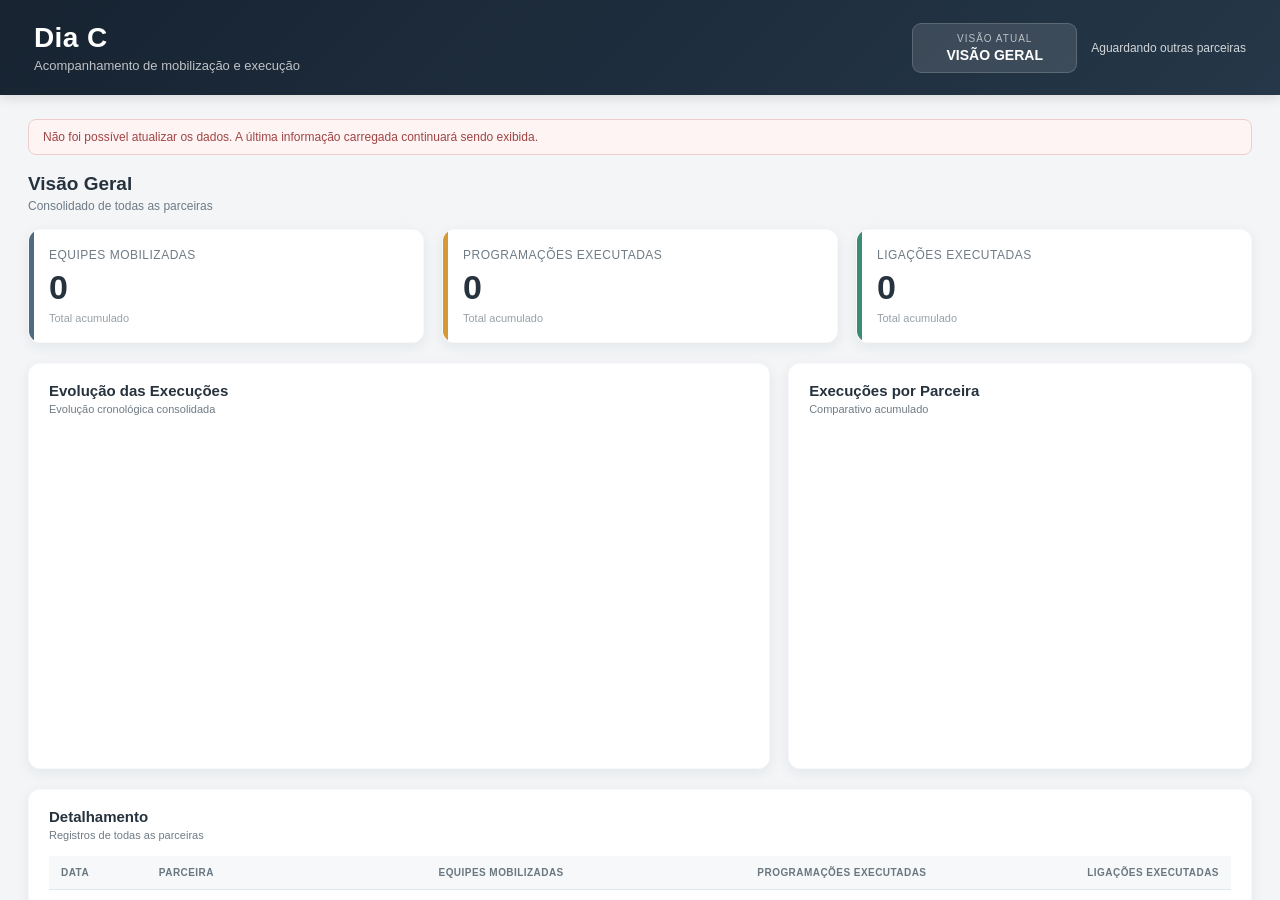
==== commit d2bd96e2: "Rename index2.html to index.html" ====
--- a/index.html
+++ b/index.html
@@ -1,2998 +1,121 @@
 <!DOCTYPE html>
 <html lang="pt-BR">
+
 <head>
+
     <meta charset="UTF-8">
-    <meta name="viewport" content="width=device-width, initial-scale=1.0">
 
-    <title>Dia C - Dashboard</title>
+    <meta
+        name="viewport"
+        content="width=device-width, initial-scale=1.0"
+    >
 
-    <!--
-        IMPORTANTE:
-        Mantém as bibliotecas hospedadas no próprio repositório.
-    -->
-    <script src="./js/chart.umd.min.js"></script>
-    <script src="./js/chartjs-plugin-datalabels.min.js"></script>
+    <title>Painel de Acompanhamento</title>
 
     <style>
-        :root {
-            --cor-fundo: #f3f5f7;
-            --cor-card: #ffffff;
-            --cor-header: #172331;
-            --cor-header-secundaria: #253748;
-
-            --cor-equipes: #4f6b82;
-            --cor-programacoes: #d59a35;
-            --cor-ligacoes: #3c8c74;
-
-            --cor-texto: #26323d;
-            --cor-texto-secundario: #6f7b85;
-            --cor-borda: #e1e6ea;
-
-            --sombra:
-                0 4px 14px rgba(25, 40, 55, 0.07);
-
-            --raio: 12px;
-        }
 
         * {
+            margin: 0;
+            padding: 0;
             box-sizing: border-box;
         }
 
+        html,
         body {
-            margin: 0;
-            padding: 0;
-            font-family:
-                Arial,
-                Helvetica,
-                sans-serif;
-
-            background: var(--cor-fundo);
-            color: var(--cor-texto);
+            width: 100%;
+            height: 100%;
+            overflow: hidden;
+            background: #000;
         }
 
-        .header {
-            background:
-                linear-gradient(
-                    135deg,
-                    var(--cor-header),
-                    var(--cor-header-secundaria)
-                );
-
-            color: white;
-
-            padding:
-                22px
-                34px;
-
-            display: flex;
-            justify-content: space-between;
-            align-items: center;
-
-            gap: 25px;
-
-            box-shadow:
-                0 3px 12px
-                rgba(0, 0, 0, 0.12);
+        #painel {
+            width: 100%;
+            height: 100%;
+            border: none;
+            display: block;
         }
 
-        .header-esquerda {
-            display: flex;
-            flex-direction: column;
-            gap: 4px;
-        }
+    </style>
 
-        .titulo {
-            font-size: 28px;
-            font-weight: 700;
-            letter-spacing: 0.4px;
-        }
-
-        .subtitulo {
-            font-size: 13px;
-            opacity: 0.72;
-        }
-
-        .header-direita {
-            display: flex;
-            align-items: center;
-            gap: 14px;
-            flex-wrap: wrap;
-            justify-content: flex-end;
-        }
-
-        .visao-atual {
-            background:
-                rgba(255, 255, 255, 0.12);
-
-            border:
-                1px solid
-                rgba(255, 255, 255, 0.16);
-
-            border-radius: 9px;
-
-            padding:
-                9px
-                14px;
-
-            min-width: 165px;
-            text-align: center;
-        }
-
-        .visao-atual .rotulo {
-            display: block;
-
-            font-size: 10px;
-            text-transform: uppercase;
-            letter-spacing: 1px;
-
-            opacity: 0.65;
-
-            margin-bottom: 3px;
-        }
-
-        .visao-atual .nome {
-            display: block;
-            font-size: 14px;
-            font-weight: 700;
-        }
-
-        .contador {
-            font-size: 12px;
-            opacity: 0.8;
-
-            white-space: nowrap;
-        }
-
-        .container {
-            max-width: 1600px;
-
-            margin: 0 auto;
-
-            padding:
-                24px
-                28px
-                30px;
-        }
-
-        /*
-            Todo o conteúdo que muda durante
-            a rotação fica dentro desta área.
-        */
-        .painel-conteudo {
-            opacity: 1;
-            transform: translateY(0);
-
-            transition:
-                opacity 0.22s ease,
-                transform 0.22s ease;
-        }
-
-        .painel-conteudo.trocando {
-            opacity: 0.15;
-            transform: translateY(4px);
-        }
-
-        .titulo-visao {
-            display: flex;
-            align-items: flex-end;
-            justify-content: space-between;
-
-            gap: 15px;
-
-            margin-bottom: 16px;
-        }
-
-        .titulo-visao h2 {
-            margin: 0;
-
-            font-size: 19px;
-            font-weight: 700;
-        }
-
-        .titulo-visao p {
-            margin:
-                4px
-                0
-                0;
-
-            font-size: 12px;
-            color: var(--cor-texto-secundario);
-        }
-
-        .cards {
-            display: grid;
-
-            grid-template-columns:
-                repeat(3, 1fr);
-
-            gap: 18px;
-
-            margin-bottom: 20px;
-        }
-
-        .card {
-            background: var(--cor-card);
-
-            border-radius: var(--raio);
-
-            padding:
-                18px
-                20px;
-
-            box-shadow: var(--sombra);
-
-            border:
-                1px solid
-                rgba(0, 0, 0, 0.025);
-
-            position: relative;
-
-            overflow: hidden;
-        }
-
-        .card::before {
-            content: "";
-
-            position: absolute;
-
-            left: 0;
-            top: 0;
-            bottom: 0;
-
-            width: 5px;
-        }
-
-        .card.equipes::before {
-            background: var(--cor-equipes);
-        }
-
-        .card.programacoes::before {
-            background: var(--cor-programacoes);
-        }
-
-        .card.ligacoes::before {
-            background: var(--cor-ligacoes);
-        }
-
-        .card-titulo {
-            font-size: 12px;
-
-            text-transform: uppercase;
-
-            letter-spacing: 0.5px;
-
-            color: var(--cor-texto-secundario);
-
-            margin-bottom: 8px;
-        }
-
-        .card-valor {
-            font-size: 34px;
-
-            font-weight: 700;
-
-            line-height: 1;
-
-            color: var(--cor-texto);
-        }
-
-        .card-descricao {
-            font-size: 11px;
-
-            color: #97a1aa;
-
-            margin-top: 8px;
-        }
-
-        .graficos {
-            display: grid;
-
-            grid-template-columns:
-                minmax(0, 1.6fr)
-                minmax(350px, 1fr);
-
-            gap: 18px;
-
-            margin-bottom: 20px;
-        }
-
-        .painel {
-            background: var(--cor-card);
-
-            border-radius: var(--raio);
-
-            padding:
-                18px
-                20px;
-
-            box-shadow: var(--sombra);
-
-            border:
-                1px solid
-                rgba(0, 0, 0, 0.025);
-
-            min-width: 0;
-        }
-
-        .painel-cabecalho {
-            margin-bottom: 15px;
-        }
-
-        .painel-titulo {
-            font-size: 15px;
-
-            font-weight: 700;
-
-            margin-bottom: 4px;
-        }
-
-        .painel-subtitulo {
-            font-size: 11px;
-
-            color: var(--cor-texto-secundario);
-        }
-
-        .grafico-container {
-            position: relative;
-
-            height: 320px;
-
-            width: 100%;
-        }
-
-        .mensagem-grafico {
-            height: 100%;
-
-            display: flex;
-            justify-content: center;
-            align-items: center;
-
-            color: var(--cor-texto-secundario);
-
-            font-size: 13px;
-
-            text-align: center;
-        }
-
-        .tabela-wrapper {
-            width: 100%;
-            overflow-x: auto;
-        }
-
-        table {
-            width: 100%;
-
-            border-collapse: collapse;
-
-            font-size: 12px;
-        }
-
-        thead {
-            background: #f6f8f9;
-        }
-
-        th {
-            padding:
-                11px
-                12px;
-
-            text-align: left;
-
-            color: #697781;
-
-            font-size: 10px;
-
-            text-transform: uppercase;
-
-            letter-spacing: 0.45px;
-
-            border-bottom:
-                1px solid
-                var(--cor-borda);
-        }
-
-        td {
-            padding:
-                11px
-                12px;
-
-            border-bottom:
-                1px solid
-                #edf0f2;
-
-            white-space: nowrap;
-        }
-
-        tbody tr:hover {
-            background: #fafbfc;
-        }
-
-        .numero {
-            text-align: right;
-        }
-
-        .parceira-tag {
-            display: inline-block;
-
-            padding:
-                4px
-                9px;
-
-            border-radius: 12px;
-
-            background: #edf1f4;
-
-            font-size: 11px;
-
-            font-weight: 600;
-
-            color: #4d5a64;
-        }
-
-        .rodape {
-            display: flex;
-
-            justify-content: space-between;
-            align-items: center;
-
-            gap: 16px;
-
-            margin-top: 14px;
-
-            padding:
-                0
-                3px;
-
-            font-size: 10px;
-
-            color: #8b969e;
-        }
-
-        #erro {
-            display: none;
-
-            background: #fff4f4;
-
-            border:
-                1px solid
-                #f1cccc;
-
-            border-radius: 8px;
-
-            padding:
-                10px
-                14px;
-
-            margin-bottom: 18px;
-
-            color: #a04444;
-
-            font-size: 12px;
-        }
-
-        .sem-dados {
-            padding: 30px;
-
-            text-align: center;
-
-            color: var(--cor-texto-secundario);
-
-            font-size: 13px;
-        }
-
-        @media (max-width: 1100px) {
-            .graficos {
-                grid-template-columns: 1fr;
-            }
-        }
-
-        @media (max-width: 760px) {
-
-            .header {
-                padding:
-                    18px
-                    20px;
-
-                flex-direction: column;
-                align-items: flex-start;
-            }
-
-            .header-direita {
-                width: 100%;
-
-                justify-content: space-between;
-            }
-
-            .container {
-                padding:
-                    18px
-                    14px
-                    24px;
-            }
-
-            .cards {
-                grid-template-columns: 1fr;
-            }
-
-            .grafico-container {
-                height: 280px;
-            }
-
-            .titulo {
-                font-size: 23px;
-            }
-
-            .rodape {
-                flex-direction: column;
-                align-items: flex-start;
-            }
-        }
-    </style>
 </head>
 
 <body>
 
-<header class="header">
-
-    <div class="header-esquerda">
-        <div class="titulo">Dia C</div>
-        <div class="subtitulo">
-            Acompanhamento de mobilização e execução
-        </div>
-    </div>
-
-    <div class="header-direita">
-
-        <div class="visao-atual">
-            <span class="rotulo">
-                Visão atual
-            </span>
-
-            <span
-                class="nome"
-                id="nomeVisaoHeader"
-            >
-                VISÃO GERAL
-            </span>
-        </div>
-
-        <div
-            class="contador"
-            id="contador"
-        >
-            Próxima visão em 15 s
-        </div>
-
-    </div>
-
-</header>
+    <iframe
+        id="painel"
+        src=""
+    ></iframe>
 
 
-<main class="container">
+    <script>
 
-    <div id="erro"></div>
+        const visoes = [
 
-    <div
-        id="painelConteudo"
-        class="painel-conteudo"
-    >
+            {
+                arquivo: "./visoes/dia-c.html",
+                tempo: 60000
+            },
 
-        <div class="titulo-visao">
+            {
+                arquivo: "./visoes/obras-ageis.html",
+                tempo: 30000
+            },
 
-            <div>
+            {
+                arquivo: "./visoes/produtividade.html",
+                tempo: 45000
+            },
 
-                <h2 id="tituloVisao">
-                    Visão Geral
-                </h2>
+            {
+                arquivo: "./visoes/indicadores.html",
+                tempo: 60000
+            },
 
-                <p id="descricaoVisao">
-                    Consolidado de todas as parceiras
-                </p>
+            {
+                arquivo: "./visoes/carteira.html",
+                tempo: 30000
+            }
 
-            </div>
-
-        </div>
+        ];
 
 
-        <!-- CARDS -->
-
-        <section class="cards">
-
-            <div class="card equipes">
-
-                <div class="card-titulo">
-                    Equipes Mobilizadas
-                </div>
-
-                <div
-                    class="card-valor"
-                    id="totalEquipes"
-                >
-                    0
-                </div>
-
-                <div
-                    class="card-descricao"
-                    id="descricaoEquipes"
-                >
-                    Total acumulado
-                </div>
-
-            </div>
+        let indiceAtual = 0;
 
 
-            <div class="card programacoes">
+        function exibirVisao() {
 
-                <div class="card-titulo">
-                    Programações Executadas
-                </div>
+            const painel =
+                document.getElementById("painel");
 
-                <div
-                    class="card-valor"
-                    id="totalProgramacoes"
-                >
-                    0
-                </div>
-
-                <div
-                    class="card-descricao"
-                    id="descricaoProgramacoes"
-                >
-                    Total acumulado
-                </div>
-
-            </div>
+            const visao =
+                visoes[indiceAtual];
 
 
-            <div class="card ligacoes">
-
-                <div class="card-titulo">
-                    Ligações Executadas
-                </div>
-
-                <div
-                    class="card-valor"
-                    id="totalLigacoes"
-                >
-                    0
-                </div>
-
-                <div
-                    class="card-descricao"
-                    id="descricaoLigacoes"
-                >
-                    Total acumulado
-                </div>
-
-            </div>
-
-        </section>
+            painel.src =
+                visao.arquivo;
 
 
-        <!-- GRÁFICOS -->
+            setTimeout(() => {
 
-        <section class="graficos">
+                indiceAtual++;
 
-            <div class="painel">
+                if (
+                    indiceAtual >= visoes.length
+                ) {
+                    indiceAtual = 0;
+                }
 
-                <div class="painel-cabecalho">
+                exibirVisao();
 
-                    <div class="painel-titulo">
-                        Evolução das Execuções
-                    </div>
-
-                    <div
-                        class="painel-subtitulo"
-                        id="subtituloEvolucao"
-                    >
-                        Evolução cronológica consolidada
-                    </div>
-
-                </div>
-
-                <div
-                    class="grafico-container"
-                    id="containerGraficoEvolucao"
-                >
-
-                    <canvas
-                        id="graficoEvolucao"
-                    ></canvas>
-
-                </div>
-
-            </div>
-
-
-            <div class="painel">
-
-                <div class="painel-cabecalho">
-
-                    <div
-                        class="painel-titulo"
-                        id="tituloGraficoSecundario"
-                    >
-                        Execuções por Parceira
-                    </div>
-
-                    <div
-                        class="painel-subtitulo"
-                        id="subtituloGraficoSecundario"
-                    >
-                        Comparativo acumulado
-                    </div>
-
-                </div>
-
-                <div
-                    class="grafico-container"
-                    id="containerGraficoParceira"
-                >
-
-                    <canvas
-                        id="graficoParceira"
-                    ></canvas>
-
-                </div>
-
-            </div>
-
-        </section>
-
-
-        <!-- TABELA -->
-
-        <section class="painel">
-
-            <div class="painel-cabecalho">
-
-                <div class="painel-titulo">
-                    Detalhamento
-                </div>
-
-                <div
-                    class="painel-subtitulo"
-                    id="subtituloTabela"
-                >
-                    Registros de todas as parceiras
-                </div>
-
-            </div>
-
-            <div class="tabela-wrapper">
-
-                <table>
-
-                    <thead>
-
-                        <tr>
-
-                            <th>Data</th>
-
-                            <th>Parceira</th>
-
-                            <th class="numero">
-                                Equipes Mobilizadas
-                            </th>
-
-                            <th class="numero">
-                                Programações Executadas
-                            </th>
-
-                            <th class="numero">
-                                Ligações Executadas
-                            </th>
-
-                        </tr>
-
-                    </thead>
-
-                    <tbody id="corpoTabela"></tbody>
-
-                </table>
-
-            </div>
-
-        </section>
-
-    </div>
-
-
-    <div class="rodape">
-
-        <span>
-            Atualização automática dos dados a cada 60 segundos
-        </span>
-
-        <span id="statusAtualizacao">
-            Última atualização: --
-        </span>
-
-    </div>
-
-</main>
-
-
-<script>
-
-    /* ============================================================
-       CONFIGURAÇÕES
-       ============================================================ */
-
-    const TEMPO_VISAO = 15;
-    const TEMPO_ATUALIZACAO_DADOS = 60000;
-
-    const COR_EQUIPES = "#4f6b82";
-    const COR_PROGRAMACOES = "#d59a35";
-    const COR_LIGACOES = "#3c8c74";
-
-    let dadosGlobais = [];
-
-    /*
-        views[0] sempre será a visão geral.
-
-        As demais são criadas automaticamente
-        a partir das parceiras existentes no JSON.
-    */
-    let visoes = [
-        {
-            tipo: "geral",
-            nome: "VISÃO GERAL"
-        }
-    ];
-
-    let indiceVisaoAtual = 0;
-
-    let segundosRestantes = TEMPO_VISAO;
-
-    let temporizadorRotacao = null;
-
-    let graficoEvolucao = null;
-    let graficoParceira = null;
-
-    let pluginDataLabelsDisponivel = false;
-
-
-    /* ============================================================
-       CHART.JS
-       ============================================================ */
-
-    if (typeof Chart !== "undefined") {
-
-        console.log(
-            "Chart.js carregado com sucesso."
-        );
-
-        if (
-            typeof ChartDataLabels !== "undefined"
-        ) {
-
-            try {
-
-                Chart.register(
-                    ChartDataLabels
-                );
-
-                pluginDataLabelsDisponivel = true;
-
-                console.log(
-                    "ChartDataLabels carregado com sucesso."
-                );
-
-            } catch (erro) {
-
-                console.warn(
-                    "Não foi possível registrar ChartDataLabels:",
-                    erro
-                );
-
-            }
-
-        } else {
-
-            console.warn(
-                "ChartDataLabels não foi carregado."
-            );
-
-        }
-
-    } else {
-
-        console.warn(
-            "Chart.js não foi carregado. " +
-            "Cards e tabela continuarão funcionando."
-        );
-
-    }
-
-
-    /* ============================================================
-       FUNÇÕES AUXILIARES
-       ============================================================ */
-
-    function numero(valor) {
-
-        if (
-            valor === null ||
-            valor === undefined ||
-            valor === ""
-        ) {
-            return 0;
-        }
-
-        if (
-            typeof valor === "number"
-        ) {
-
-            return Number.isFinite(valor)
-                ? valor
-                : 0;
-
-        }
-
-        let texto = String(valor).trim();
-
-        /*
-            Caso venha no padrão brasileiro:
-            1.234,56
-        */
-        if (
-            texto.includes(",")
-        ) {
-
-            texto = texto
-                .replace(/\./g, "")
-                .replace(",", ".");
-
-        }
-
-        const resultado = Number(texto);
-
-        return Number.isFinite(resultado)
-            ? resultado
-            : 0;
-    }
-
-
-    function formatarNumero(valor) {
-
-        return numero(valor)
-            .toLocaleString(
-                "pt-BR",
-                {
-                    maximumFractionDigits: 2
-                }
-            );
-
-    }
-
-
-    function converterData(valor) {
-
-        if (
-            valor === null ||
-            valor === undefined ||
-            valor === ""
-        ) {
-            return null;
-        }
-
-
-        /*
-            DATA DO EXCEL COMO NÚMERO SERIAL
-        */
-
-        if (
-            typeof valor === "number" &&
-            valor > 20000
-        ) {
-
-            const milissegundos =
-                Date.UTC(
-                    1899,
-                    11,
-                    30
-                )
-                +
-                (
-                    valor *
-                    86400000
-                );
-
-            const data = new Date(
-                milissegundos
-            );
-
-            if (
-                !isNaN(data.getTime())
-            ) {
-                return data;
-            }
+            }, visao.tempo);
 
         }
 
 
-        const texto =
-            String(valor).trim();
+        exibirVisao();
 
-
-        /*
-            Caso o serial do Excel
-            venha como texto.
-        */
-
-        if (
-            /^\d+(\.\d+)?$/.test(texto)
-        ) {
-
-            const serial =
-                Number(texto);
-
-            if (
-                serial > 20000
-            ) {
-
-                const data = new Date(
-                    Date.UTC(
-                        1899,
-                        11,
-                        30
-                    )
-                    +
-                    (
-                        serial *
-                        86400000
-                    )
-                );
-
-                if (
-                    !isNaN(data.getTime())
-                ) {
-                    return data;
-                }
-
-            }
-
-        }
-
-
-        /*
-            DD/MM/AAAA
-        */
-
-        let correspondencia =
-            texto.match(
-                /^(\d{1,2})\/(\d{1,2})\/(\d{4})/
-            );
-
-        if (correspondencia) {
-
-            const dia =
-                Number(
-                    correspondencia[1]
-                );
-
-            const mes =
-                Number(
-                    correspondencia[2]
-                ) - 1;
-
-            const ano =
-                Number(
-                    correspondencia[3]
-                );
-
-            return new Date(
-                Date.UTC(
-                    ano,
-                    mes,
-                    dia
-                )
-            );
-
-        }
-
-
-        /*
-            AAAA-MM-DD
-        */
-
-        correspondencia =
-            texto.match(
-                /^(\d{4})-(\d{1,2})-(\d{1,2})/
-            );
-
-        if (correspondencia) {
-
-            const ano =
-                Number(
-                    correspondencia[1]
-                );
-
-            const mes =
-                Number(
-                    correspondencia[2]
-                ) - 1;
-
-            const dia =
-                Number(
-                    correspondencia[3]
-                );
-
-            return new Date(
-                Date.UTC(
-                    ano,
-                    mes,
-                    dia
-                )
-            );
-
-        }
-
-
-        /*
-            Tentativa genérica.
-        */
-
-        const data =
-            new Date(texto);
-
-        if (
-            !isNaN(data.getTime())
-        ) {
-            return data;
-        }
-
-
-        return null;
-    }
-
-
-    function formatarData(valor) {
-
-        const data =
-            converterData(valor);
-
-        if (!data) {
-            return String(valor ?? "");
-        }
-
-
-        const meses = [
-            "jan",
-            "fev",
-            "mar",
-            "abr",
-            "mai",
-            "jun",
-            "jul",
-            "ago",
-            "set",
-            "out",
-            "nov",
-            "dez"
-        ];
-
-
-        const dia =
-            String(
-                data.getUTCDate()
-            )
-            .padStart(
-                2,
-                "0"
-            );
-
-
-        const mes =
-            meses[
-                data.getUTCMonth()
-            ];
-
-
-        const ano =
-            data.getUTCFullYear();
-
-
-        return `${dia}/${mes}/${ano}`;
-    }
-
-
-    function ordenarPorData(dados) {
-
-        return [...dados]
-            .sort(
-                (a, b) => {
-
-                    const dataA =
-                        converterData(
-                            a.DATA
-                        );
-
-                    const dataB =
-                        converterData(
-                            b.DATA
-                        );
-
-
-                    if (
-                        !dataA &&
-                        !dataB
-                    ) {
-                        return 0;
-                    }
-
-                    if (!dataA) {
-                        return 1;
-                    }
-
-                    if (!dataB) {
-                        return -1;
-                    }
-
-
-                    return (
-                        dataA.getTime()
-                        -
-                        dataB.getTime()
-                    );
-
-                }
-            );
-
-    }
-
-
-    function nomeParceira(registro) {
-
-        const nome =
-            registro?.PARCEIRA;
-
-        if (
-            nome === null ||
-            nome === undefined
-        ) {
-            return "";
-        }
-
-        return String(nome).trim();
-
-    }
-
-
-    function somarCampo(
-        dados,
-        campo
-    ) {
-
-        return dados.reduce(
-            (total, item) =>
-                total +
-                numero(
-                    item[campo]
-                ),
-            0
-        );
-
-    }
-
-
-    /* ============================================================
-       VISÕES
-       ============================================================ */
-
-    function atualizarListaVisoes() {
-
-        const nomeVisaoAtual =
-            visoes[
-                indiceVisaoAtual
-            ]?.nome;
-
-
-        const parceiras =
-            [
-                ...new Set(
-                    dadosGlobais
-                        .map(
-                            item =>
-                                nomeParceira(
-                                    item
-                                )
-                        )
-                        .filter(Boolean)
-                )
-            ]
-            .sort(
-                (a, b) =>
-                    a.localeCompare(
-                        b,
-                        "pt-BR",
-                        {
-                            sensitivity: "base"
-                        }
-                    )
-            );
-
-
-        visoes = [
-            {
-                tipo: "geral",
-                nome: "VISÃO GERAL"
-            },
-
-            ...parceiras.map(
-                parceira => ({
-                    tipo: "parceira",
-                    nome: parceira,
-                    parceira: parceira
-                })
-            )
-        ];
-
-
-        /*
-            Durante a atualização do JSON,
-            preserva a visão que já estava
-            sendo exibida.
-        */
-
-        const novoIndice =
-            visoes.findIndex(
-                visao =>
-                    visao.nome ===
-                    nomeVisaoAtual
-            );
-
-
-        if (
-            novoIndice >= 0
-        ) {
-
-            indiceVisaoAtual =
-                novoIndice;
-
-        } else {
-
-            /*
-                Caso a parceira deixe
-                de existir na base,
-                volta para Geral.
-            */
-
-            indiceVisaoAtual = 0;
-
-        }
-
-    }
-
-
-    function obterVisaoAtual() {
-
-        return (
-            visoes[
-                indiceVisaoAtual
-            ]
-            ||
-            visoes[0]
-        );
-
-    }
-
-
-    function obterDadosVisaoAtual() {
-
-        const visao =
-            obterVisaoAtual();
-
-
-        if (
-            visao.tipo === "geral"
-        ) {
-
-            return dadosGlobais;
-
-        }
-
-
-        return dadosGlobais.filter(
-            item =>
-                nomeParceira(item) ===
-                visao.parceira
-        );
-
-    }
-
-
-    function avancarVisao() {
-
-        if (
-            visoes.length <= 1
-        ) {
-
-            segundosRestantes =
-                TEMPO_VISAO;
-
-            atualizarContador();
-
-            return;
-
-        }
-
-
-        indiceVisaoAtual =
-            (
-                indiceVisaoAtual + 1
-            )
-            %
-            visoes.length;
-
-
-        segundosRestantes =
-            TEMPO_VISAO;
-
-
-        trocarVisaoComTransicao();
-
-    }
-
-
-    function trocarVisaoComTransicao() {
-
-        const painel =
-            document.getElementById(
-                "painelConteudo"
-            );
-
-
-        painel.classList.add(
-            "trocando"
-        );
-
-
-        setTimeout(
-            () => {
-
-                renderizarVisao();
-
-                painel.classList.remove(
-                    "trocando"
-                );
-
-            },
-            220
-        );
-
-    }
-
-
-    function iniciarRotacao() {
-
-        if (
-            temporizadorRotacao
-        ) {
-
-            clearInterval(
-                temporizadorRotacao
-            );
-
-        }
-
-
-        temporizadorRotacao =
-            setInterval(
-                () => {
-
-                    segundosRestantes--;
-
-                    if (
-                        segundosRestantes <= 0
-                    ) {
-
-                        avancarVisao();
-
-                    }
-
-                    atualizarContador();
-
-                },
-                1000
-            );
-
-    }
-
-
-    function atualizarContador() {
-
-        const elemento =
-            document.getElementById(
-                "contador"
-            );
-
-
-        if (
-            visoes.length <= 1
-        ) {
-
-            elemento.textContent =
-                "Aguardando outras parceiras";
-
-            return;
-
-        }
-
-
-        elemento.textContent =
-            `Próxima visão em ${segundosRestantes} s`;
-
-    }
-
-
-    /* ============================================================
-       CARDS
-       ============================================================ */
-
-    function renderizarCards(
-        dados
-    ) {
-
-        const totalEquipes =
-            somarCampo(
-                dados,
-                "EQUIPES_MOBILIZADAS"
-            );
-
-
-        const totalProgramacoes =
-            somarCampo(
-                dados,
-                "PROGRAMACOES_EXECUTADAS"
-            );
-
-
-        const totalLigacoes =
-            somarCampo(
-                dados,
-                "LIGACOES_EXECUTADAS"
-            );
-
-
-        document.getElementById(
-            "totalEquipes"
-        ).textContent =
-            formatarNumero(
-                totalEquipes
-            );
-
-
-        document.getElementById(
-            "totalProgramacoes"
-        ).textContent =
-            formatarNumero(
-                totalProgramacoes
-            );
-
-
-        document.getElementById(
-            "totalLigacoes"
-        ).textContent =
-            formatarNumero(
-                totalLigacoes
-            );
-
-    }
-
-
-    /* ============================================================
-       TABELA
-       ============================================================ */
-
-    function renderizarTabela(
-        dados
-    ) {
-
-        const corpoTabela =
-            document.getElementById(
-                "corpoTabela"
-            );
-
-
-        corpoTabela.innerHTML = "";
-
-
-        if (
-            dados.length === 0
-        ) {
-
-            corpoTabela.innerHTML = `
-                <tr>
-                    <td
-                        colspan="5"
-                        class="sem-dados"
-                    >
-                        Nenhum registro disponível.
-                    </td>
-                </tr>
-            `;
-
-            return;
-
-        }
-
-
-        ordenarPorData(
-            dados
-        ).forEach(
-            item => {
-
-                const linha =
-                    document.createElement(
-                        "tr"
-                    );
-
-
-                linha.innerHTML = `
-
-                    <td>
-                        ${formatarData(item.DATA)}
-                    </td>
-
-                    <td>
-                        <span class="parceira-tag">
-                            ${escaparHTML(
-                                nomeParceira(item)
-                            )}
-                        </span>
-                    </td>
-
-                    <td class="numero">
-                        ${formatarNumero(
-                            item.EQUIPES_MOBILIZADAS
-                        )}
-                    </td>
-
-                    <td class="numero">
-                        ${formatarNumero(
-                            item.PROGRAMACOES_EXECUTADAS
-                        )}
-                    </td>
-
-                    <td class="numero">
-                        ${formatarNumero(
-                            item.LIGACOES_EXECUTADAS
-                        )}
-                    </td>
-
-                `;
-
-
-                corpoTabela.appendChild(
-                    linha
-                );
-
-            }
-        );
-
-    }
-
-
-    function escaparHTML(texto) {
-
-        const div =
-            document.createElement(
-                "div"
-            );
-
-        div.textContent =
-            texto ?? "";
-
-        return div.innerHTML;
-
-    }
-
-
-    /* ============================================================
-       AGREGAÇÃO POR DATA
-       ============================================================ */
-
-    function agruparPorData(
-        dados
-    ) {
-
-        const mapa =
-            new Map();
-
-
-        ordenarPorData(
-            dados
-        ).forEach(
-            item => {
-
-                const data =
-                    converterData(
-                        item.DATA
-                    );
-
-
-                if (!data) {
-                    return;
-                }
-
-
-                const chave =
-                    data.getTime();
-
-
-                if (
-                    !mapa.has(chave)
-                ) {
-
-                    mapa.set(
-                        chave,
-                        {
-                            DATA: item.DATA,
-
-                            EQUIPES_MOBILIZADAS: 0,
-
-                            PROGRAMACOES_EXECUTADAS: 0,
-
-                            LIGACOES_EXECUTADAS: 0
-                        }
-                    );
-
-                }
-
-
-                const registro =
-                    mapa.get(chave);
-
-
-                registro.EQUIPES_MOBILIZADAS +=
-                    numero(
-                        item.EQUIPES_MOBILIZADAS
-                    );
-
-
-                registro.PROGRAMACOES_EXECUTADAS +=
-                    numero(
-                        item.PROGRAMACOES_EXECUTADAS
-                    );
-
-
-                registro.LIGACOES_EXECUTADAS +=
-                    numero(
-                        item.LIGACOES_EXECUTADAS
-                    );
-
-            }
-        );
-
-
-        return [
-            ...mapa.entries()
-        ]
-        .sort(
-            (a, b) =>
-                a[0] - b[0]
-        )
-        .map(
-            item => item[1]
-        );
-
-    }
-
-
-    /* ============================================================
-       GRÁFICO DE EVOLUÇÃO
-       ============================================================ */
-
-    function renderizarGraficoEvolucao(
-        dados
-    ) {
-
-        if (
-            typeof Chart === "undefined"
-        ) {
-            return;
-        }
-
-
-        if (
-            graficoEvolucao
-        ) {
-
-            graficoEvolucao.destroy();
-
-            graficoEvolucao = null;
-
-        }
-
-
-        const dadosAgrupados =
-            agruparPorData(
-                dados
-            );
-
-
-        const labels =
-            dadosAgrupados.map(
-                item =>
-                    formatarData(
-                        item.DATA
-                    )
-            );
-
-
-        const equipes =
-            dadosAgrupados.map(
-                item =>
-                    numero(
-                        item.EQUIPES_MOBILIZADAS
-                    )
-            );
-
-
-        const programacoes =
-            dadosAgrupados.map(
-                item =>
-                    numero(
-                        item.PROGRAMACOES_EXECUTADAS
-                    )
-            );
-
-
-        const ligacoes =
-            dadosAgrupados.map(
-                item =>
-                    numero(
-                        item.LIGACOES_EXECUTADAS
-                    )
-            );
-
-
-        const canvas =
-            document.getElementById(
-                "graficoEvolucao"
-            );
-
-
-        graficoEvolucao =
-            new Chart(
-                canvas,
-                {
-
-                    type: "bar",
-
-                    data: {
-
-                        labels: labels,
-
-                        datasets: [
-
-                            {
-                                label:
-                                    "Equipes Mobilizadas",
-
-                                data:
-                                    equipes,
-
-                                backgroundColor:
-                                    COR_EQUIPES,
-
-                                borderRadius:
-                                    4,
-
-                                maxBarThickness:
-                                    34
-                            },
-
-                            {
-                                label:
-                                    "Programações Executadas",
-
-                                data:
-                                    programacoes,
-
-                                backgroundColor:
-                                    COR_PROGRAMACOES,
-
-                                borderRadius:
-                                    4,
-
-                                maxBarThickness:
-                                    34
-                            },
-
-                            {
-                                label:
-                                    "Ligações Executadas",
-
-                                data:
-                                    ligacoes,
-
-                                backgroundColor:
-                                    COR_LIGACOES,
-
-                                borderRadius:
-                                    4,
-
-                                maxBarThickness:
-                                    34
-                            }
-
-                        ]
-
-                    },
-
-                    options: {
-
-                        responsive: true,
-
-                        maintainAspectRatio:
-                            false,
-
-                        animation: {
-                            duration: 500
-                        },
-
-                        interaction: {
-                            mode: "index",
-                            intersect: false
-                        },
-
-                        layout: {
-                            padding: {
-                                top: 22
-                            }
-                        },
-
-                        plugins: {
-
-                            legend: {
-
-                                position:
-                                    "bottom",
-
-                                labels: {
-
-                                    usePointStyle:
-                                        true,
-
-                                    boxWidth:
-                                        8,
-
-                                    padding:
-                                        18,
-
-                                    font: {
-                                        size: 10
-                                    }
-
-                                }
-
-                            },
-
-                            tooltip: {
-                                enabled: true
-                            },
-
-                            datalabels: {
-
-                                display:
-                                    pluginDataLabelsDisponivel,
-
-                                anchor:
-                                    "end",
-
-                                align:
-                                    "end",
-
-                                offset:
-                                    2,
-
-                                color:
-                                    "#59656e",
-
-                                font: {
-                                    size: 9,
-                                    weight: "600"
-                                },
-
-                                formatter:
-                                    function(valor) {
-
-                                        return (
-                                            valor === 0
-                                            ?
-                                            ""
-                                            :
-                                            formatarNumero(
-                                                valor
-                                            )
-                                        );
-
-                                    }
-
-                            }
-
-                        },
-
-                        scales: {
-
-                            x: {
-
-                                grid: {
-                                    display: false
-                                },
-
-                                ticks: {
-
-                                    color:
-                                        "#6f7b85",
-
-                                    font: {
-                                        size: 9
-                                    },
-
-                                    maxRotation:
-                                        0,
-
-                                    autoSkip:
-                                        true
-
-                                }
-
-                            },
-
-                            y: {
-
-                                beginAtZero:
-                                    true,
-
-                                grid: {
-
-                                    color:
-                                        "rgba(120,130,140,0.10)"
-
-                                },
-
-                                ticks: {
-
-                                    precision:
-                                        0,
-
-                                    color:
-                                        "#7d8992",
-
-                                    font: {
-                                        size: 9
-                                    }
-
-                                }
-
-                            }
-
-                        }
-
-                    }
-
-                }
-            );
-
-    }
-
-
-    /* ============================================================
-       GRÁFICO GERAL POR PARCEIRA
-       ============================================================ */
-
-    function renderizarGraficoGeralParceiras() {
-
-        if (
-            typeof Chart === "undefined"
-        ) {
-            return;
-        }
-
-
-        if (
-            graficoParceira
-        ) {
-
-            graficoParceira.destroy();
-
-            graficoParceira = null;
-
-        }
-
-
-        const mapa =
-            new Map();
-
-
-        dadosGlobais.forEach(
-            item => {
-
-                const parceira =
-                    nomeParceira(item);
-
-                if (!parceira) {
-                    return;
-                }
-
-
-                if (
-                    !mapa.has(parceira)
-                ) {
-
-                    mapa.set(
-                        parceira,
-                        {
-                            equipes: 0,
-                            programacoes: 0,
-                            ligacoes: 0
-                        }
-                    );
-
-                }
-
-
-                const acumulado =
-                    mapa.get(parceira);
-
-
-                acumulado.equipes +=
-                    numero(
-                        item.EQUIPES_MOBILIZADAS
-                    );
-
-
-                acumulado.programacoes +=
-                    numero(
-                        item.PROGRAMACOES_EXECUTADAS
-                    );
-
-
-                acumulado.ligacoes +=
-                    numero(
-                        item.LIGACOES_EXECUTADAS
-                    );
-
-            }
-        );
-
-
-        const registros =
-            [...mapa.entries()]
-            .sort(
-                (a, b) =>
-                    a[0].localeCompare(
-                        b[0],
-                        "pt-BR",
-                        {
-                            sensitivity: "base"
-                        }
-                    )
-            );
-
-
-        const labels =
-            registros.map(
-                item => item[0]
-            );
-
-
-        const equipes =
-            registros.map(
-                item => item[1].equipes
-            );
-
-
-        const programacoes =
-            registros.map(
-                item =>
-                    item[1].programacoes
-            );
-
-
-        const ligacoes =
-            registros.map(
-                item => item[1].ligacoes
-            );
-
-
-        graficoParceira =
-            new Chart(
-                document.getElementById(
-                    "graficoParceira"
-                ),
-                {
-
-                    type: "bar",
-
-                    data: {
-
-                        labels: labels,
-
-                        datasets: [
-
-                            {
-                                label:
-                                    "Equipes",
-
-                                data:
-                                    equipes,
-
-                                backgroundColor:
-                                    COR_EQUIPES,
-
-                                borderRadius:
-                                    4
-                            },
-
-                            {
-                                label:
-                                    "Programações",
-
-                                data:
-                                    programacoes,
-
-                                backgroundColor:
-                                    COR_PROGRAMACOES,
-
-                                borderRadius:
-                                    4
-                            },
-
-                            {
-                                label:
-                                    "Ligações",
-
-                                data:
-                                    ligacoes,
-
-                                backgroundColor:
-                                    COR_LIGACOES,
-
-                                borderRadius:
-                                    4
-                            }
-
-                        ]
-
-                    },
-
-                    options: {
-
-                        indexAxis:
-                            "y",
-
-                        responsive:
-                            true,
-
-                        maintainAspectRatio:
-                            false,
-
-                        animation: {
-                            duration: 500
-                        },
-
-                        layout: {
-
-                            padding: {
-                                right: 30
-                            }
-
-                        },
-
-                        plugins: {
-
-                            legend: {
-
-                                position:
-                                    "bottom",
-
-                                labels: {
-
-                                    usePointStyle:
-                                        true,
-
-                                    boxWidth:
-                                        8,
-
-                                    padding:
-                                        14,
-
-                                    font: {
-                                        size: 9
-                                    }
-
-                                }
-
-                            },
-
-                            datalabels: {
-
-                                display:
-                                    pluginDataLabelsDisponivel,
-
-                                anchor:
-                                    "end",
-
-                                align:
-                                    "right",
-
-                                color:
-                                    "#59656e",
-
-                                font: {
-                                    size: 9,
-                                    weight: "600"
-                                },
-
-                                formatter:
-                                    function(valor) {
-
-                                        return (
-                                            valor === 0
-                                            ?
-                                            ""
-                                            :
-                                            formatarNumero(
-                                                valor
-                                            )
-                                        );
-
-                                    }
-
-                            }
-
-                        },
-
-                        scales: {
-
-                            x: {
-
-                                beginAtZero:
-                                    true,
-
-                                grid: {
-
-                                    color:
-                                        "rgba(120,130,140,0.10)"
-
-                                },
-
-                                ticks: {
-
-                                    precision:
-                                        0,
-
-                                    font: {
-                                        size: 9
-                                    }
-
-                                }
-
-                            },
-
-                            y: {
-
-                                grid: {
-                                    display: false
-                                },
-
-                                ticks: {
-
-                                    font: {
-                                        size: 10
-                                    }
-
-                                }
-
-                            }
-
-                        }
-
-                    }
-
-                }
-            );
-
-    }
-
-
-    /* ============================================================
-       GRÁFICO INDIVIDUAL DA PARCEIRA
-       ============================================================ */
-
-    function renderizarGraficoComposicaoParceira(
-        dados
-    ) {
-
-        if (
-            typeof Chart === "undefined"
-        ) {
-            return;
-        }
-
-
-        if (
-            graficoParceira
-        ) {
-
-            graficoParceira.destroy();
-
-            graficoParceira = null;
-
-        }
-
-
-        const totalEquipes =
-            somarCampo(
-                dados,
-                "EQUIPES_MOBILIZADAS"
-            );
-
-
-        const totalProgramacoes =
-            somarCampo(
-                dados,
-                "PROGRAMACOES_EXECUTADAS"
-            );
-
-
-        const totalLigacoes =
-            somarCampo(
-                dados,
-                "LIGACOES_EXECUTADAS"
-            );
-
-
-        graficoParceira =
-            new Chart(
-                document.getElementById(
-                    "graficoParceira"
-                ),
-                {
-
-                    type: "bar",
-
-                    data: {
-
-                        labels: [
-                            "Equipes",
-                            "Programações",
-                            "Ligações"
-                        ],
-
-                        datasets: [
-
-                            {
-                                label:
-                                    "Total",
-
-                                data: [
-                                    totalEquipes,
-                                    totalProgramacoes,
-                                    totalLigacoes
-                                ],
-
-                                backgroundColor: [
-                                    COR_EQUIPES,
-                                    COR_PROGRAMACOES,
-                                    COR_LIGACOES
-                                ],
-
-                                borderRadius:
-                                    6,
-
-                                maxBarThickness:
-                                    55
-
-                            }
-
-                        ]
-
-                    },
-
-                    options: {
-
-                        indexAxis:
-                            "y",
-
-                        responsive:
-                            true,
-
-                        maintainAspectRatio:
-                            false,
-
-                        animation: {
-                            duration: 500
-                        },
-
-                        layout: {
-
-                            padding: {
-                                right: 35
-                            }
-
-                        },
-
-                        plugins: {
-
-                            legend: {
-                                display: false
-                            },
-
-                            datalabels: {
-
-                                display:
-                                    pluginDataLabelsDisponivel,
-
-                                anchor:
-                                    "end",
-
-                                align:
-                                    "right",
-
-                                color:
-                                    "#59656e",
-
-                                font: {
-                                    size: 11,
-                                    weight: "700"
-                                },
-
-                                formatter:
-                                    function(valor) {
-
-                                        return formatarNumero(
-                                            valor
-                                        );
-
-                                    }
-
-                            }
-
-                        },
-
-                        scales: {
-
-                            x: {
-
-                                beginAtZero:
-                                    true,
-
-                                grid: {
-
-                                    color:
-                                        "rgba(120,130,140,0.10)"
-
-                                },
-
-                                ticks: {
-
-                                    precision:
-                                        0,
-
-                                    font: {
-                                        size: 9
-                                    }
-
-                                }
-
-                            },
-
-                            y: {
-
-                                grid: {
-                                    display: false
-                                },
-
-                                ticks: {
-
-                                    font: {
-                                        size: 11
-                                    }
-
-                                }
-
-                            }
-
-                        }
-
-                    }
-
-                }
-            );
-
-    }
-
-
-    /* ============================================================
-       TEXTO DA VISÃO
-       ============================================================ */
-
-    function atualizarTextosVisao() {
-
-        const visao =
-            obterVisaoAtual();
-
-
-        const nomeHeader =
-            document.getElementById(
-                "nomeVisaoHeader"
-            );
-
-
-        const titulo =
-            document.getElementById(
-                "tituloVisao"
-            );
-
-
-        const descricao =
-            document.getElementById(
-                "descricaoVisao"
-            );
-
-
-        const subtituloEvolucao =
-            document.getElementById(
-                "subtituloEvolucao"
-            );
-
-
-        const tituloSecundario =
-            document.getElementById(
-                "tituloGraficoSecundario"
-            );
-
-
-        const subtituloSecundario =
-            document.getElementById(
-                "subtituloGraficoSecundario"
-            );
-
-
-        const subtituloTabela =
-            document.getElementById(
-                "subtituloTabela"
-            );
-
-
-        if (
-            visao.tipo === "geral"
-        ) {
-
-            nomeHeader.textContent =
-                "VISÃO GERAL";
-
-
-            titulo.textContent =
-                "Visão Geral";
-
-
-            descricao.textContent =
-                "Consolidado de todas as parceiras";
-
-
-            subtituloEvolucao.textContent =
-                "Evolução cronológica consolidada";
-
-
-            tituloSecundario.textContent =
-                "Execuções por Parceira";
-
-
-            subtituloSecundario.textContent =
-                "Comparativo acumulado";
-
-
-            subtituloTabela.textContent =
-                "Registros de todas as parceiras";
-
-        } else {
-
-            nomeHeader.textContent =
-                visao.parceira
-                    .toUpperCase();
-
-
-            titulo.textContent =
-                visao.parceira;
-
-
-            descricao.textContent =
-                "Desempenho individual da parceira";
-
-
-            subtituloEvolucao.textContent =
-                `Evolução cronológica — ${visao.parceira}`;
-
-
-            tituloSecundario.textContent =
-                "Composição dos Resultados";
-
-
-            subtituloSecundario.textContent =
-                `Totais acumulados — ${visao.parceira}`;
-
-
-            subtituloTabela.textContent =
-                `Registros da parceira ${visao.parceira}`;
-
-        }
-
-    }
-
-
-    /* ============================================================
-       RENDERIZAÇÃO DA VISÃO
-       ============================================================ */
-
-    function renderizarVisao() {
-
-        const dados =
-            obterDadosVisaoAtual();
-
-
-        atualizarTextosVisao();
-
-        renderizarCards(
-            dados
-        );
-
-        renderizarTabela(
-            dados
-        );
-
-
-        /*
-            Gráficos são independentes.
-
-            Qualquer falha aqui não interrompe
-            cards, tabela ou ciclo de visões.
-        */
-
-        if (
-            typeof Chart !== "undefined"
-        ) {
-
-            try {
-
-                renderizarGraficoEvolucao(
-                    dados
-                );
-
-            } catch (erro) {
-
-                console.error(
-                    "Erro no gráfico de evolução:",
-                    erro
-                );
-
-            }
-
-
-            try {
-
-                const visao =
-                    obterVisaoAtual();
-
-
-                if (
-                    visao.tipo === "geral"
-                ) {
-
-                    renderizarGraficoGeralParceiras();
-
-                } else {
-
-                    renderizarGraficoComposicaoParceira(
-                        dados
-                    );
-
-                }
-
-            } catch (erro) {
-
-                console.error(
-                    "Erro no gráfico secundário:",
-                    erro
-                );
-
-            }
-
-        }
-
-
-        atualizarContador();
-
-    }
-
-
-    /* ============================================================
-       DADOS JSON
-       ============================================================ */
-
-    async function carregarDados() {
-
-        const erro =
-            document.getElementById(
-                "erro"
-            );
-
-
-        try {
-
-            /*
-                Timestamp impede o navegador
-                de reutilizar o dados.json em cache.
-            */
-
-            const resposta =
-                await fetch(
-                    "./dados.json?t="
-                    +
-                    new Date().getTime()
-                );
-
-
-            if (
-                !resposta.ok
-            ) {
-
-                throw new Error(
-                    `Erro HTTP ${resposta.status}`
-                );
-
-            }
-
-
-            const json =
-                await resposta.json();
-
-
-            /*
-                Estrutura principal esperada:
-                [ {...}, {...} ]
-
-                Mantemos também compatibilidade
-                com:
-                { "dados": [...] }
-            */
-
-            let dados =
-                Array.isArray(json)
-                ?
-                json
-                :
-                (
-                    Array.isArray(
-                        json?.dados
-                    )
-                    ?
-                    json.dados
-                    :
-                    null
-                );
-
-
-            if (
-                !Array.isArray(dados)
-            ) {
-
-                throw new Error(
-                    "O conteúdo de dados.json não é uma lista válida."
-                );
-
-            }
-
-
-            dadosGlobais =
-                ordenarPorData(
-                    dados
-                );
-
-
-            atualizarListaVisoes();
-
-
-            /*
-                Atualiza a visão que já está
-                sendo apresentada sem reiniciar
-                o ciclo de 15 segundos.
-            */
-
-            renderizarVisao();
-
-
-            erro.style.display =
-                "none";
-
-            erro.textContent = "";
-
-
-            const agora =
-                new Date();
-
-
-            document.getElementById(
-                "statusAtualizacao"
-            ).textContent =
-                "Última atualização: "
-                +
-                agora.toLocaleTimeString(
-                    "pt-BR",
-                    {
-                        hour:
-                            "2-digit",
-
-                        minute:
-                            "2-digit",
-
-                        second:
-                            "2-digit"
-                    }
-                );
-
-
-        } catch (falha) {
-
-            console.error(
-                "Erro ao carregar dados:",
-                falha
-            );
-
-
-            erro.style.display =
-                "block";
-
-
-            erro.textContent =
-                "Não foi possível atualizar os dados. "
-                +
-                "A última informação carregada continuará sendo exibida.";
-
-
-            /*
-                Se já existem dados na memória,
-                mantém o dashboard funcionando.
-            */
-
-            if (
-                dadosGlobais.length > 0
-            ) {
-
-                renderizarVisao();
-
-            }
-
-        }
-
-    }
-
-
-    /* ============================================================
-       INICIALIZAÇÃO
-       ============================================================ */
-
-    carregarDados();
-
-    iniciarRotacao();
-
-
-    /*
-        Atualização independente do JSON.
-    */
-
-    setInterval(
-        carregarDados,
-        TEMPO_ATUALIZACAO_DADOS
-    );
-
-</script>
+    </script>
 
 </body>
+
 </html>
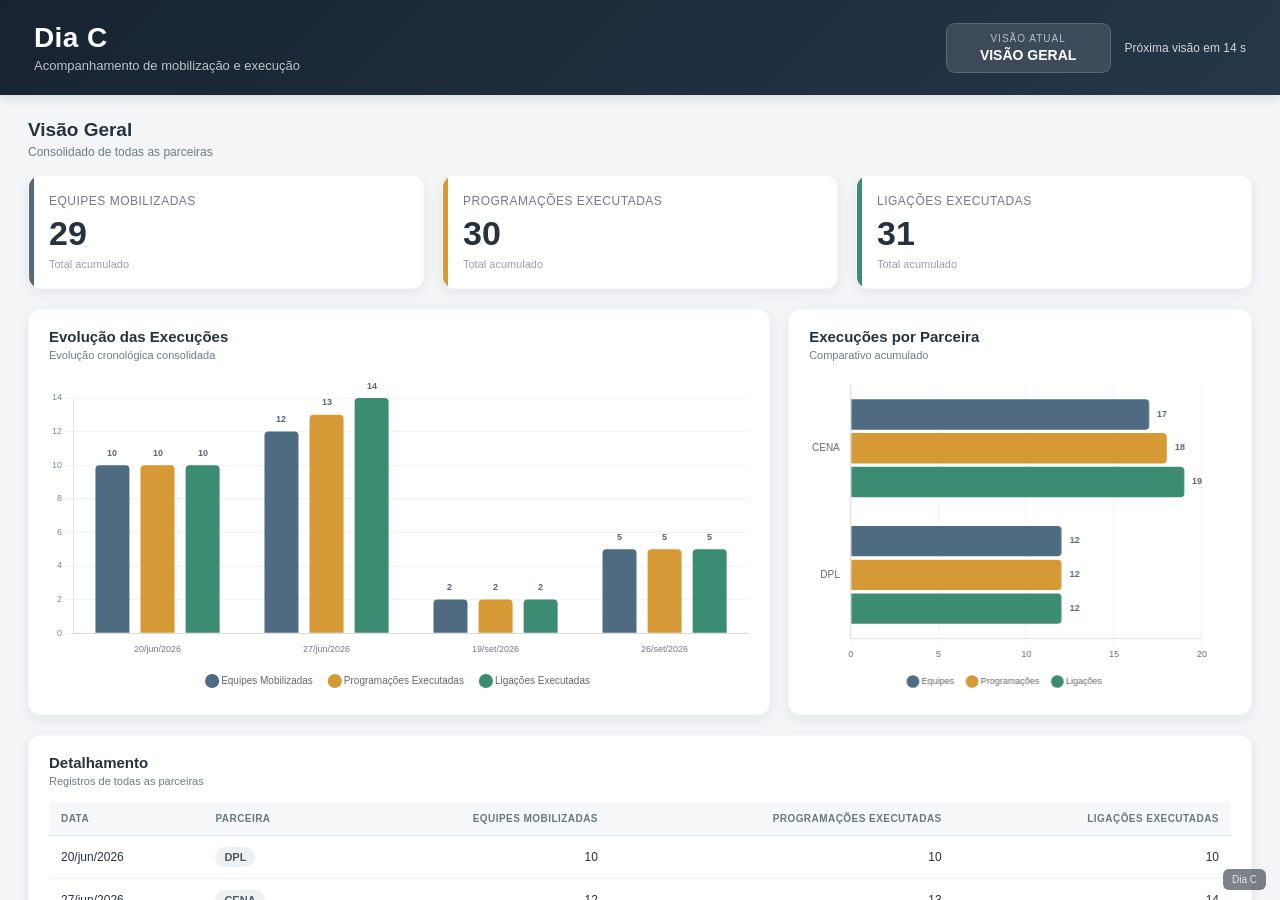
==== commit ac1d0b3f: "Update index.html" ====
--- a/index.html
+++ b/index.html
@@ -25,94 +25,488 @@
             width: 100%;
             height: 100%;
             overflow: hidden;
-            background: #000;
-        }
-
-        #painel {
+            background: #101820;
+        }
+
+        body {
+            font-family:
+                Arial,
+                Helvetica,
+                sans-serif;
+        }
+
+        #containerApresentacao {
+            position: relative;
+
             width: 100%;
             height: 100%;
+
+            overflow: hidden;
+        }
+
+        .visao {
+            position: absolute;
+
+            top: 0;
+            left: 0;
+
+            width: 100%;
+            height: 100%;
+
             border: none;
-            display: block;
+
+            opacity: 0;
+
+            transition:
+                opacity 0.7s ease;
+
+            background: white;
+        }
+
+        .visao.ativa {
+            opacity: 1;
+            z-index: 2;
+        }
+
+        .visao.preparada {
+            opacity: 0;
+            z-index: 1;
+        }
+
+        /*
+            Indicador discreto opcional.
+
+            Ele pode ser removido futuramente
+            caso a apresentação fique em TV
+            e você queira a tela totalmente limpa.
+        */
+
+        #indicadorVisao {
+            position: fixed;
+
+            right: 14px;
+            bottom: 10px;
+
+            z-index: 10;
+
+            padding:
+                5px
+                9px;
+
+            border-radius: 6px;
+
+            background:
+                rgba(20, 30, 40, 0.55);
+
+            color:
+                rgba(255, 255, 255, 0.8);
+
+            font-size: 10px;
+
+            pointer-events: none;
+
+            transition:
+                opacity 0.3s ease;
         }
 
     </style>
 
 </head>
 
+
 <body>
 
-    <iframe
-        id="painel"
-        src=""
-    ></iframe>
+    <div id="containerApresentacao">
+
+        <!--
+            Dois frames são utilizados.
+
+            Enquanto um está sendo exibido,
+            o outro já pode carregar a próxima visão.
+        -->
+
+        <iframe
+            id="frameA"
+            class="visao ativa"
+        ></iframe>
+
+        <iframe
+            id="frameB"
+            class="visao preparada"
+        ></iframe>
+
+    </div>
+
+
+    <div id="indicadorVisao">
+        Carregando apresentação...
+    </div>
 
 
     <script>
 
+        /* ======================================================
+           CONFIGURAÇÃO DAS VISÕES
+           ====================================================== */
+
+        /*
+            Para adicionar uma nova página no futuro,
+            basta acrescentar outro objeto neste array.
+
+            tempo é informado em MILISSEGUNDOS.
+
+            Exemplos:
+
+            15000  = 15 segundos
+            30000  = 30 segundos
+            60000  = 1 minuto
+            90000  = 1 minuto e 30 segundos
+        */
+
         const visoes = [
 
             {
-                arquivo: "./visoes/dia-c.html",
+                nome: "Dia C",
+
+                arquivo:
+                    "./visoes/dia-c.html",
+
+                /*
+                    O Dia C possui rotação interna
+                    das parceiras.
+
+                    Por enquanto deixaremos
+                    90 segundos disponíveis
+                    para esta visão.
+                */
+
+                tempo: 90000
+            }
+
+
+            /*
+            FUTURAMENTE:
+
+            ,
+            {
+                nome: "Obras Ágeis",
+                arquivo: "./visoes/obras-ageis.html",
                 tempo: 60000
             },
 
             {
-                arquivo: "./visoes/obras-ageis.html",
-                tempo: 30000
-            },
-
-            {
-                arquivo: "./visoes/produtividade.html",
+                nome: "Indicadores",
+                arquivo: "./visoes/indicadores.html",
                 tempo: 45000
             },
 
             {
-                arquivo: "./visoes/indicadores.html",
+                nome: "Produtividade",
+                arquivo: "./visoes/produtividade.html",
                 tempo: 60000
-            },
-
-            {
-                arquivo: "./visoes/carteira.html",
-                tempo: 30000
-            }
+            }
+            */
 
         ];
 
 
+        /* ======================================================
+           ESTADO DO PLAYER
+           ====================================================== */
+
         let indiceAtual = 0;
 
-
-        function exibirVisao() {
-
-            const painel =
-                document.getElementById("painel");
+        let frameAtual =
+            document.getElementById(
+                "frameA"
+            );
+
+        let proximoFrame =
+            document.getElementById(
+                "frameB"
+            );
+
+        let temporizadorTroca = null;
+
+        const indicador =
+            document.getElementById(
+                "indicadorVisao"
+            );
+
+
+        /* ======================================================
+           CARREGAMENTO INICIAL
+           ====================================================== */
+
+        function iniciarApresentacao() {
+
+            if (
+                visoes.length === 0
+            ) {
+
+                indicador.textContent =
+                    "Nenhuma visão configurada.";
+
+                return;
+            }
+
+
+            indiceAtual = 0;
+
+            const primeiraVisao =
+                visoes[indiceAtual];
+
+
+            frameAtual.src =
+                primeiraVisao.arquivo;
+
+
+            atualizarIndicador();
+
+
+            /*
+                Somente inicia a rotação
+                caso exista mais de uma visão.
+            */
+
+            if (
+                visoes.length > 1
+            ) {
+
+                prepararProximaVisao();
+
+                agendarTroca();
+
+            }
+
+        }
+
+
+        /* ======================================================
+           PRÉ-CARREGAMENTO
+           ====================================================== */
+
+        function obterProximoIndice() {
+
+            return (
+                indiceAtual + 1
+            ) % visoes.length;
+
+        }
+
+
+        function prepararProximaVisao() {
+
+            if (
+                visoes.length <= 1
+            ) {
+                return;
+            }
+
+
+            const proximoIndice =
+                obterProximoIndice();
+
+
+            const proximaVisao =
+                visoes[proximoIndice];
+
+
+            /*
+                A próxima página começa a carregar
+                enquanto a atual ainda está visível.
+            */
+
+            proximoFrame.src =
+                proximaVisao.arquivo;
+
+        }
+
+
+        /* ======================================================
+           TEMPORIZADOR
+           ====================================================== */
+
+        function agendarTroca() {
+
+            if (
+                temporizadorTroca
+            ) {
+
+                clearTimeout(
+                    temporizadorTroca
+                );
+
+            }
+
+
+            const visaoAtual =
+                visoes[indiceAtual];
+
+
+            temporizadorTroca =
+                setTimeout(
+                    trocarVisao,
+                    visaoAtual.tempo
+                );
+
+        }
+
+
+        /* ======================================================
+           TROCA DAS PÁGINAS
+           ====================================================== */
+
+        function trocarVisao() {
+
+            if (
+                visoes.length <= 1
+            ) {
+                return;
+            }
+
+
+            const novoIndice =
+                obterProximoIndice();
+
+
+            /*
+                O próximo frame passa para frente.
+            */
+
+            proximoFrame.classList.add(
+                "ativa"
+            );
+
+            proximoFrame.classList.remove(
+                "preparada"
+            );
+
+
+            /*
+                O frame anterior faz fade-out.
+            */
+
+            frameAtual.classList.remove(
+                "ativa"
+            );
+
+            frameAtual.classList.add(
+                "preparada"
+            );
+
+
+            /*
+                Atualiza índice.
+            */
+
+            indiceAtual =
+                novoIndice;
+
+
+            /*
+                Troca as referências.
+
+                O frame que estava visível
+                passa a ser usado posteriormente
+                para carregar a próxima página.
+            */
+
+            const frameAnterior =
+                frameAtual;
+
+            frameAtual =
+                proximoFrame;
+
+            proximoFrame =
+                frameAnterior;
+
+
+            atualizarIndicador();
+
+
+            /*
+                Aguarda a animação acabar
+                antes de carregar outra página
+                no frame que saiu da tela.
+            */
+
+            setTimeout(
+                () => {
+
+                    prepararProximaVisao();
+
+                },
+                800
+            );
+
+
+            agendarTroca();
+
+        }
+
+
+        /* ======================================================
+           INDICADOR
+           ====================================================== */
+
+        function atualizarIndicador() {
 
             const visao =
                 visoes[indiceAtual];
 
 
-            painel.src =
-                visao.arquivo;
-
-
-            setTimeout(() => {
-
-                indiceAtual++;
-
-                if (
-                    indiceAtual >= visoes.length
-                ) {
-                    indiceAtual = 0;
-                }
-
-                exibirVisao();
-
-            }, visao.tempo);
-
-        }
-
-
-        exibirVisao();
+            if (
+                visoes.length === 1
+            ) {
+
+                indicador.textContent =
+                    visao.nome;
+
+                return;
+
+            }
+
+
+            indicador.textContent =
+                `${indiceAtual + 1}/${visoes.length} • ${visao.nome}`;
+
+        }
+
+
+        /* ======================================================
+           TRATAMENTO DE ERROS
+           ====================================================== */
+
+        frameAtual.addEventListener(
+            "error",
+            function () {
+
+                console.error(
+                    "Falha ao carregar a visão atual."
+                );
+
+            }
+        );
+
+
+        proximoFrame.addEventListener(
+            "error",
+            function () {
+
+                console.error(
+                    "Falha ao carregar a próxima visão."
+                );
+
+            }
+        );
+
+
+        /* ======================================================
+           INÍCIO
+           ====================================================== */
+
+        iniciarApresentacao();
 
     </script>
 
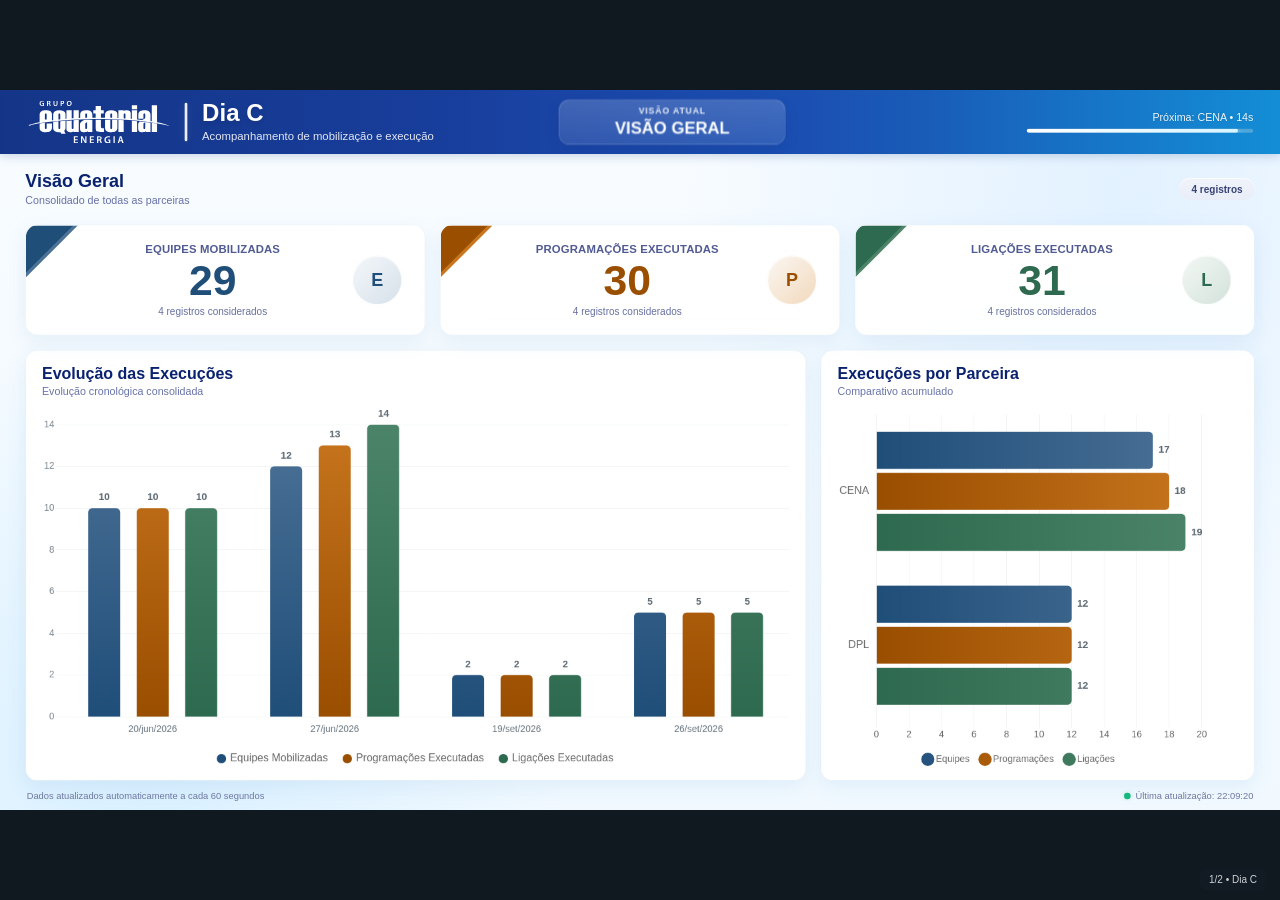
==== commit fb72504c: "Add files via upload" ====
--- a/index.html
+++ b/index.html
@@ -181,6 +181,21 @@
                 */
 
                 tempo: 90000
+            },
+
+            {
+                nome: "Metas da Executiva",
+
+                arquivo:
+                    "./visoes/metas-executiva.html",
+
+                /*
+                    A visão possui rotação interna:
+                    visão geral + categorias que
+                    possuem subcategorias.
+                */
+
+                tempo: 90000
             }
 
 
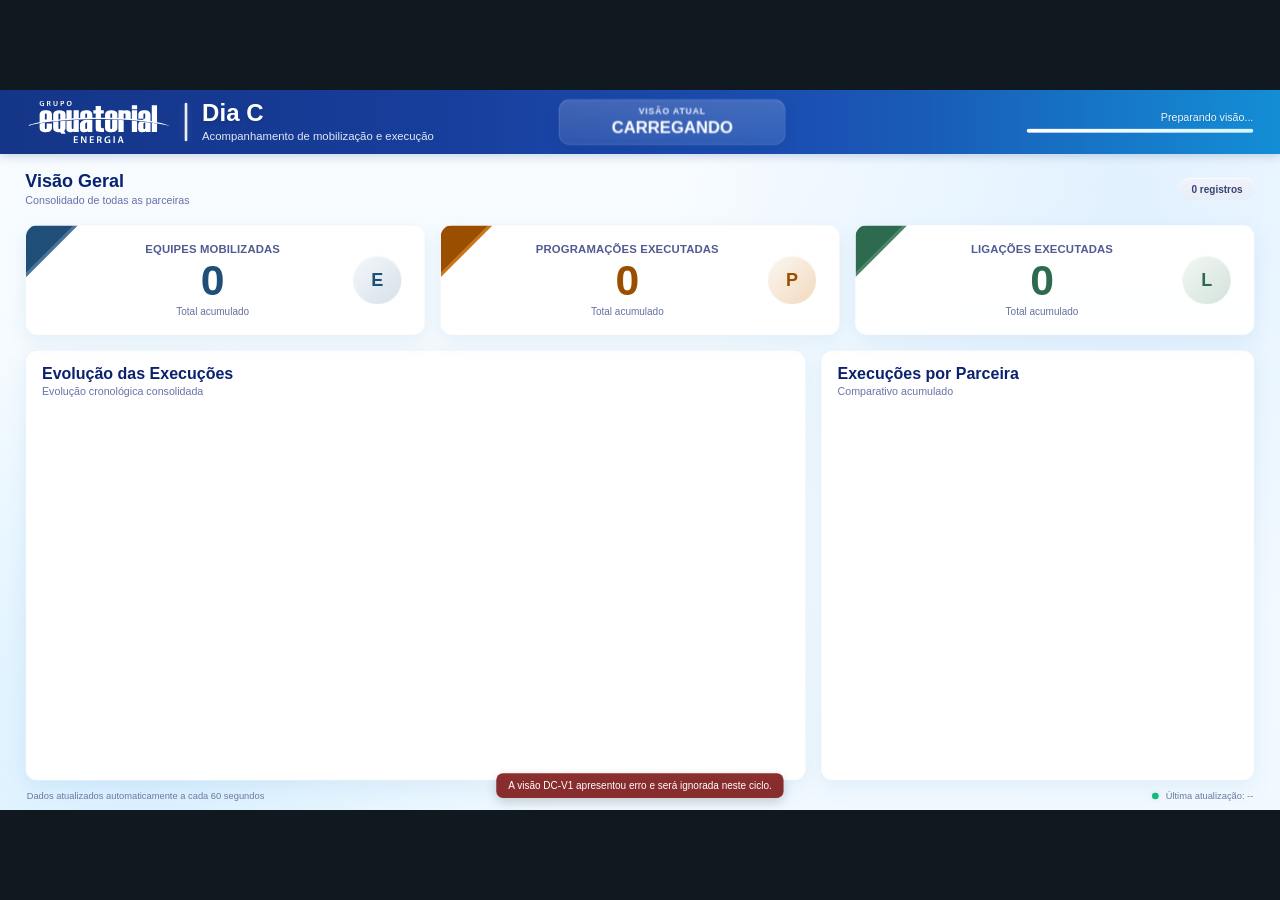
==== commit 16c81d38: "Add files via upload" ====
--- a/index.html
+++ b/index.html
@@ -1,530 +1,76 @@
 <!DOCTYPE html>
 <html lang="pt-BR">
-
 <head>
-
     <meta charset="UTF-8">
-
-    <meta
-        name="viewport"
-        content="width=device-width, initial-scale=1.0"
-    >
+    <meta name="viewport" content="width=device-width, initial-scale=1.0">
+    <meta http-equiv="Cache-Control" content="no-cache, no-store, must-revalidate">
+    <meta http-equiv="Pragma" content="no-cache">
+    <meta http-equiv="Expires" content="0">
 
     <title>Painel de Acompanhamento</title>
 
-    <style>
+    <link rel="stylesheet" href="./css/painel-base.css">
 
-        * {
-            margin: 0;
-            padding: 0;
-            box-sizing: border-box;
-        }
+    <script src="./js/painel-config.js" defer></script>
+    <script src="./js/painel-base.js" defer></script>
 
-        html,
-        body {
-            width: 100%;
-            height: 100%;
-            overflow: hidden;
-            background: #101820;
-        }
+    <!-- Bibliotecas compartilhadas pelas visões que utilizam gráficos -->
+    <script src="./js/chart.umd.min.js" defer></script>
+    <script src="./js/chartjs-plugin-datalabels.min.js" defer></script>
 
-        body {
-            font-family:
-                Arial,
-                Helvetica,
-                sans-serif;
-        }
-
-        #containerApresentacao {
-            position: relative;
-
-            width: 100%;
-            height: 100%;
-
-            overflow: hidden;
-        }
-
-        .visao {
-            position: absolute;
-
-            top: 0;
-            left: 0;
-
-            width: 100%;
-            height: 100%;
-
-            border: none;
-
-            opacity: 0;
-
-            transition:
-                opacity 0.7s ease;
-
-            background: white;
-        }
-
-        .visao.ativa {
-            opacity: 1;
-            z-index: 2;
-        }
-
-        .visao.preparada {
-            opacity: 0;
-            z-index: 1;
-        }
-
-        /*
-            Indicador discreto opcional.
-
-            Ele pode ser removido futuramente
-            caso a apresentação fique em TV
-            e você queira a tela totalmente limpa.
-        */
-
-        #indicadorVisao {
-            position: fixed;
-
-            right: 14px;
-            bottom: 10px;
-
-            z-index: 10;
-
-            padding:
-                5px
-                9px;
-
-            border-radius: 6px;
-
-            background:
-                rgba(20, 30, 40, 0.55);
-
-            color:
-                rgba(255, 255, 255, 0.8);
-
-            font-size: 10px;
-
-            pointer-events: none;
-
-            transition:
-                opacity 0.3s ease;
-        }
-
-    </style>
-
+    <script src="./js/painel-player.js" defer></script>
 </head>
 
+<body>
+<div id="stage">
 
-<body>
+    <!-- Cabeçalho único do PG-V2. O módulo ativo atualiza os textos. -->
+    <header class="topo">
+        <div class="topo-identidade">
+            <img
+                class="logo-equatorial"
+                src="./img/logo-equatorial.svg"
+                alt="Grupo Equatorial Energia"
+            >
 
-    <div id="containerApresentacao">
+            <div class="separador-marca"></div>
 
-        <!--
-            Dois frames são utilizados.
+            <div class="titulo-bloco">
+                <h1 id="tituloPrincipal" class="titulo-principal">
+                    Painel de Acompanhamento
+                </h1>
 
-            Enquanto um está sendo exibido,
-            o outro já pode carregar a próxima visão.
-        -->
+                <div id="subtituloPrincipal" class="subtitulo-principal">
+                    Carregando visão...
+                </div>
+            </div>
+        </div>
 
-        <iframe
-            id="frameA"
-            class="visao ativa"
-        ></iframe>
+        <div class="topo-centro">
+            <div class="visao-indicador">
+                <span class="visao-indicador-label">Visão atual</span>
+                <span id="nomeVisaoHeader" class="visao-indicador-nome">
+                    CARREGANDO
+                </span>
+            </div>
+        </div>
 
-        <iframe
-            id="frameB"
-            class="visao preparada"
-        ></iframe>
+        <div class="topo-rotacao">
+            <div id="contador" class="proxima-visao">
+                Preparando apresentação...
+            </div>
 
-    </div>
+            <div class="barra-tempo">
+                <div id="barraTempo" class="barra-tempo-preenchimento"></div>
+            </div>
+        </div>
+    </header>
 
+    <!-- Fragmentos das visões são injetados aqui. -->
+    <div id="conteudoVisao" class="conteudo-visao-shell" aria-live="polite"></div>
 
-    <div id="indicadorVisao">
-        Carregando apresentação...
-    </div>
+    <div id="erroPlayer" class="erro-player" role="status" aria-live="polite"></div>
 
-
-    <script>
-
-        /* ======================================================
-           CONFIGURAÇÃO DAS VISÕES
-           ====================================================== */
-
-        /*
-            Para adicionar uma nova página no futuro,
-            basta acrescentar outro objeto neste array.
-
-            tempo é informado em MILISSEGUNDOS.
-
-            Exemplos:
-
-            15000  = 15 segundos
-            30000  = 30 segundos
-            60000  = 1 minuto
-            90000  = 1 minuto e 30 segundos
-        */
-
-        const visoes = [
-
-            {
-                nome: "Dia C",
-
-                arquivo:
-                    "./visoes/dia-c.html",
-
-                /*
-                    O Dia C possui rotação interna
-                    das parceiras.
-
-                    Por enquanto deixaremos
-                    90 segundos disponíveis
-                    para esta visão.
-                */
-
-                tempo: 90000
-            },
-
-            {
-                nome: "Metas da Executiva",
-
-                arquivo:
-                    "./visoes/metas-executiva.html",
-
-                /*
-                    A visão possui rotação interna:
-                    visão geral + categorias que
-                    possuem subcategorias.
-                */
-
-                tempo: 90000
-            }
-
-
-            /*
-            FUTURAMENTE:
-
-            ,
-            {
-                nome: "Obras Ágeis",
-                arquivo: "./visoes/obras-ageis.html",
-                tempo: 60000
-            },
-
-            {
-                nome: "Indicadores",
-                arquivo: "./visoes/indicadores.html",
-                tempo: 45000
-            },
-
-            {
-                nome: "Produtividade",
-                arquivo: "./visoes/produtividade.html",
-                tempo: 60000
-            }
-            */
-
-        ];
-
-
-        /* ======================================================
-           ESTADO DO PLAYER
-           ====================================================== */
-
-        let indiceAtual = 0;
-
-        let frameAtual =
-            document.getElementById(
-                "frameA"
-            );
-
-        let proximoFrame =
-            document.getElementById(
-                "frameB"
-            );
-
-        let temporizadorTroca = null;
-
-        const indicador =
-            document.getElementById(
-                "indicadorVisao"
-            );
-
-
-        /* ======================================================
-           CARREGAMENTO INICIAL
-           ====================================================== */
-
-        function iniciarApresentacao() {
-
-            if (
-                visoes.length === 0
-            ) {
-
-                indicador.textContent =
-                    "Nenhuma visão configurada.";
-
-                return;
-            }
-
-
-            indiceAtual = 0;
-
-            const primeiraVisao =
-                visoes[indiceAtual];
-
-
-            frameAtual.src =
-                primeiraVisao.arquivo;
-
-
-            atualizarIndicador();
-
-
-            /*
-                Somente inicia a rotação
-                caso exista mais de uma visão.
-            */
-
-            if (
-                visoes.length > 1
-            ) {
-
-                prepararProximaVisao();
-
-                agendarTroca();
-
-            }
-
-        }
-
-
-        /* ======================================================
-           PRÉ-CARREGAMENTO
-           ====================================================== */
-
-        function obterProximoIndice() {
-
-            return (
-                indiceAtual + 1
-            ) % visoes.length;
-
-        }
-
-
-        function prepararProximaVisao() {
-
-            if (
-                visoes.length <= 1
-            ) {
-                return;
-            }
-
-
-            const proximoIndice =
-                obterProximoIndice();
-
-
-            const proximaVisao =
-                visoes[proximoIndice];
-
-
-            /*
-                A próxima página começa a carregar
-                enquanto a atual ainda está visível.
-            */
-
-            proximoFrame.src =
-                proximaVisao.arquivo;
-
-        }
-
-
-        /* ======================================================
-           TEMPORIZADOR
-           ====================================================== */
-
-        function agendarTroca() {
-
-            if (
-                temporizadorTroca
-            ) {
-
-                clearTimeout(
-                    temporizadorTroca
-                );
-
-            }
-
-
-            const visaoAtual =
-                visoes[indiceAtual];
-
-
-            temporizadorTroca =
-                setTimeout(
-                    trocarVisao,
-                    visaoAtual.tempo
-                );
-
-        }
-
-
-        /* ======================================================
-           TROCA DAS PÁGINAS
-           ====================================================== */
-
-        function trocarVisao() {
-
-            if (
-                visoes.length <= 1
-            ) {
-                return;
-            }
-
-
-            const novoIndice =
-                obterProximoIndice();
-
-
-            /*
-                O próximo frame passa para frente.
-            */
-
-            proximoFrame.classList.add(
-                "ativa"
-            );
-
-            proximoFrame.classList.remove(
-                "preparada"
-            );
-
-
-            /*
-                O frame anterior faz fade-out.
-            */
-
-            frameAtual.classList.remove(
-                "ativa"
-            );
-
-            frameAtual.classList.add(
-                "preparada"
-            );
-
-
-            /*
-                Atualiza índice.
-            */
-
-            indiceAtual =
-                novoIndice;
-
-
-            /*
-                Troca as referências.
-
-                O frame que estava visível
-                passa a ser usado posteriormente
-                para carregar a próxima página.
-            */
-
-            const frameAnterior =
-                frameAtual;
-
-            frameAtual =
-                proximoFrame;
-
-            proximoFrame =
-                frameAnterior;
-
-
-            atualizarIndicador();
-
-
-            /*
-                Aguarda a animação acabar
-                antes de carregar outra página
-                no frame que saiu da tela.
-            */
-
-            setTimeout(
-                () => {
-
-                    prepararProximaVisao();
-
-                },
-                800
-            );
-
-
-            agendarTroca();
-
-        }
-
-
-        /* ======================================================
-           INDICADOR
-           ====================================================== */
-
-        function atualizarIndicador() {
-
-            const visao =
-                visoes[indiceAtual];
-
-
-            if (
-                visoes.length === 1
-            ) {
-
-                indicador.textContent =
-                    visao.nome;
-
-                return;
-
-            }
-
-
-            indicador.textContent =
-                `${indiceAtual + 1}/${visoes.length} • ${visao.nome}`;
-
-        }
-
-
-        /* ======================================================
-           TRATAMENTO DE ERROS
-           ====================================================== */
-
-        frameAtual.addEventListener(
-            "error",
-            function () {
-
-                console.error(
-                    "Falha ao carregar a visão atual."
-                );
-
-            }
-        );
-
-
-        proximoFrame.addEventListener(
-            "error",
-            function () {
-
-                console.error(
-                    "Falha ao carregar a próxima visão."
-                );
-
-            }
-        );
-
-
-        /* ======================================================
-           INÍCIO
-           ====================================================== */
-
-        iniciarApresentacao();
-
-    </script>
-
+</div>
 </body>
-
 </html>
--- a/css/painel-base.css
+++ b/css/painel-base.css
@@ -0,0 +1,691 @@
+/* ================================================================
+   PAINEL DE ACOMPANHAMENTO — PG-V2
+   Estilos compartilhados entre as visões
+   ================================================================ */
+
+:root {
+    --fundo-externo: #101820;
+    --fundo: #eef2f5;
+    --superficie: #ffffff;
+
+    --header: #172331;
+    --header-2: #213345;
+
+    --texto: #27333d;
+    --texto-secundario: #74808a;
+    --texto-suave: #98a2aa;
+
+    --borda: #e2e7eb;
+
+    --cor-destaque-visao: #74808a;
+
+    --raio: 16px;
+
+    --sombra:
+        0 7px 24px
+        rgba(24, 38, 52, 0.08);
+
+    --altura-topo: 96px;
+}
+
+
+/* ================================================================
+   BASE / TELA FIXA 1920 x 1080
+   ================================================================ */
+
+* {
+    box-sizing: border-box;
+}
+
+html,
+body {
+    width: 100%;
+    height: 100%;
+
+    margin: 0;
+    padding: 0;
+
+    overflow: hidden;
+
+    background:
+        var(--fundo-externo);
+
+    font-family:
+        "Segoe UI",
+        Arial,
+        Helvetica,
+        sans-serif;
+}
+
+#stage {
+    position: absolute;
+
+    left: 50%;
+    top: 50%;
+
+    width: 1920px;
+    height: 1080px;
+
+    transform-origin:
+        center center;
+
+    background:
+        var(--fundo);
+
+    overflow: hidden;
+
+    color:
+        var(--texto);
+}
+
+
+/* ================================================================
+   CABEÇALHO
+   ================================================================ */
+
+.topo {
+    width: 100%;
+    height: var(--altura-topo);
+
+    display: grid;
+
+    grid-template-columns:
+        1fr
+        1fr
+        1fr;
+
+    align-items: center;
+
+    padding:
+        0
+        34px;
+
+    background:
+        linear-gradient(
+            120deg,
+            var(--header),
+            var(--header-2)
+        );
+
+    color: white;
+
+    box-shadow:
+        0 4px 16px
+        rgba(0,0,0,0.14);
+}
+
+.topo-identidade {
+    display: flex;
+    align-items: center;
+
+    gap: 16px;
+}
+
+.marca {
+    width: 6px;
+    height: 52px;
+
+    border-radius: 6px;
+
+    background:
+        var(--cor-destaque-visao);
+}
+
+.titulo-principal {
+    margin: 0;
+
+    font-size: 34px;
+
+    font-weight: 700;
+
+    letter-spacing: 0.4px;
+
+    line-height: 1;
+}
+
+.subtitulo-principal {
+    margin-top: 8px;
+
+    font-size: 15px;
+
+    color:
+        rgba(
+            255,
+            255,
+            255,
+            0.65
+        );
+}
+
+.topo-centro {
+    display: flex;
+
+    justify-content: center;
+}
+
+.visao-indicador {
+    min-width: 310px;
+
+    padding:
+        10px
+        22px;
+
+    border-radius: 12px;
+
+    background:
+        rgba(
+            255,
+            255,
+            255,
+            0.08
+        );
+
+    border:
+        1px solid
+        rgba(
+            255,
+            255,
+            255,
+            0.12
+        );
+
+    text-align: center;
+}
+
+.visao-indicador-label {
+    display: block;
+
+    margin-bottom: 4px;
+
+    font-size: 12px;
+
+    text-transform: uppercase;
+
+    letter-spacing: 1.5px;
+
+    color:
+        rgba(
+            255,
+            255,
+            255,
+            0.58
+        );
+}
+
+.visao-indicador-nome {
+    display: block;
+
+    max-width: 360px;
+
+    font-size: 22px;
+
+    font-weight: 700;
+
+    overflow: hidden;
+
+    text-overflow: ellipsis;
+
+    white-space: nowrap;
+}
+
+.topo-rotacao {
+    width: 300px;
+
+    justify-self: end;
+
+    text-align: right;
+}
+
+.proxima-visao {
+    margin-bottom: 9px;
+
+    font-size: 14px;
+
+    color:
+        rgba(
+            255,
+            255,
+            255,
+            0.78
+        );
+
+    white-space: nowrap;
+}
+
+.barra-tempo {
+    width: 100%;
+    height: 6px;
+
+    overflow: hidden;
+
+    border-radius: 10px;
+
+    background:
+        rgba(
+            255,
+            255,
+            255,
+            0.14
+        );
+}
+
+.barra-tempo-preenchimento {
+    width: 100%;
+    height: 100%;
+
+    border-radius: 10px;
+
+    background:
+        rgba(
+            255,
+            255,
+            255,
+            0.85
+        );
+
+    transition:
+        width
+        1s
+        linear;
+}
+
+
+/* ================================================================
+   ÁREA PRINCIPAL
+   ================================================================ */
+
+.pagina {
+    width: 100%;
+    height: calc(1080px - var(--altura-topo));
+
+    padding:
+        20px
+        32px
+        12px;
+
+    display: flex;
+
+    flex-direction: column;
+
+    overflow: hidden;
+}
+
+.conteudo {
+    flex: 1;
+
+    min-height: 0;
+
+    opacity: 1;
+
+    transform:
+        translateY(0);
+
+    transition:
+        opacity
+        0.25s
+        ease,
+        transform
+        0.25s
+        ease;
+}
+
+.conteudo.trocando {
+    opacity: 0.12;
+
+    transform:
+        translateY(5px);
+}
+
+
+/* ================================================================
+   CABEÇALHO DA VISÃO
+   ================================================================ */
+
+.cabecalho-visao {
+    display: flex;
+
+    align-items: center;
+
+    justify-content:
+        space-between;
+
+    gap: 20px;
+}
+
+.cabecalho-visao h2 {
+    margin: 0;
+
+    font-size: 25px;
+
+    font-weight: 700;
+}
+
+.cabecalho-visao p {
+    margin:
+        5px
+        0
+        0;
+
+    font-size: 14px;
+
+    color:
+        var(--texto-secundario);
+}
+
+.badge-registros {
+    padding:
+        7px
+        14px;
+
+    border-radius: 18px;
+
+    background:
+        #e4e9ed;
+
+    color:
+        #5f6d77;
+
+    font-size: 14px;
+
+    font-weight: 600;
+}
+
+
+/* ================================================================
+   CARDS / KPIs
+   ================================================================ */
+
+.kpi {
+    position: relative;
+
+    overflow: hidden;
+
+    display: flex;
+
+    align-items: center;
+
+    justify-content:
+        space-between;
+
+    gap: 18px;
+
+    padding:
+        18px
+        28px
+        18px
+        30px;
+
+    background:
+        var(--superficie);
+
+    border-radius:
+        var(--raio);
+
+    box-shadow:
+        var(--sombra);
+
+    border:
+        1px solid
+        rgba(
+            0,
+            0,
+            0,
+            0.025
+        );
+}
+
+.kpi::before {
+    content: "";
+
+    position: absolute;
+
+    left: 0;
+    top: 0;
+    bottom: 0;
+
+    width: 7px;
+}
+
+.kpi-label {
+    margin-bottom: 9px;
+
+    font-size: 15px;
+
+    font-weight: 600;
+
+    text-transform: uppercase;
+
+    letter-spacing: 0.7px;
+
+    color:
+        var(--texto-secundario);
+}
+
+.kpi-valor {
+    font-size: 58px;
+
+    line-height: 1;
+
+    font-weight: 700;
+
+    font-variant-numeric:
+        tabular-nums;
+}
+
+.kpi-complemento {
+    margin-top: 10px;
+
+    font-size: 13px;
+
+    color:
+        var(--texto-suave);
+}
+
+.kpi-simbolo {
+    width: 64px;
+    height: 64px;
+
+    flex-shrink: 0;
+
+    display: flex;
+
+    align-items: center;
+    justify-content: center;
+
+    border-radius: 50%;
+
+    background:
+        #f0f3f5;
+
+    font-size: 25px;
+
+    font-weight: 700;
+}
+
+
+/* ================================================================
+   PAINÉIS / GRÁFICOS
+   ================================================================ */
+
+.painel {
+    min-width: 0;
+    min-height: 0;
+
+    background:
+        var(--superficie);
+
+    border-radius:
+        var(--raio);
+
+    border:
+        1px solid
+        rgba(
+            0,
+            0,
+            0,
+            0.025
+        );
+
+    box-shadow:
+        var(--sombra);
+}
+
+.painel-grafico {
+    display: flex;
+
+    flex-direction: column;
+
+    padding:
+        20px
+        22px
+        16px;
+}
+
+.painel-cabecalho {
+    flex-shrink: 0;
+
+    margin-bottom: 10px;
+}
+
+.painel-titulo {
+    font-size: 20px;
+
+    font-weight: 700;
+}
+
+.painel-subtitulo {
+    margin-top: 5px;
+
+    font-size: 14px;
+
+    color:
+        var(--texto-secundario);
+}
+
+.grafico {
+    position: relative;
+
+    flex: 1;
+
+    min-height: 0;
+
+    width: 100%;
+}
+
+
+/* ================================================================
+   RODAPÉ
+   ================================================================ */
+
+.rodape {
+    height: 28px;
+
+    flex-shrink: 0;
+
+    display: flex;
+
+    align-items: flex-end;
+
+    justify-content:
+        space-between;
+
+    gap: 20px;
+
+    padding:
+        0
+        4px;
+
+    font-size: 12px;
+
+    color:
+        #849099;
+}
+
+.status-ok::before {
+    content: "";
+
+    display: inline-block;
+
+    width: 8px;
+    height: 8px;
+
+    margin-right: 7px;
+
+    border-radius: 50%;
+
+    background:
+        var(--cor-destaque-visao);
+}
+
+
+/* ================================================================
+   ERRO
+   ================================================================ */
+
+#erro {
+    display: none;
+
+    position: absolute;
+
+    left: 32px;
+    right: 32px;
+
+    top: 108px;
+
+    z-index: 20;
+
+    padding:
+        12px
+        16px;
+
+    border-radius: 10px;
+
+    background:
+        #fff1f1;
+
+    border:
+        1px solid
+        #efcaca;
+
+    color:
+        #9a3f3f;
+
+    font-size: 14px;
+}
+
+
+/* ================================================================
+   PG-V2 — SHELL ÚNICO / INJEÇÃO DE FRAGMENTOS
+   ================================================================ */
+
+.conteudo-visao-shell {
+    width: 100%;
+    height: calc(1080px - var(--altura-topo));
+    overflow: hidden;
+    opacity: 1;
+    transform: translateY(0);
+    transition:
+        opacity 420ms ease,
+        transform 420ms ease;
+}
+
+.conteudo-visao-shell.trocando-visao {
+    opacity: 0;
+    transform: translateY(8px);
+}
+
+.erro-player {
+    position: absolute;
+    left: 50%;
+    bottom: 18px;
+    z-index: 50;
+    transform: translateX(-50%);
+    display: none;
+    max-width: 1200px;
+    padding: 10px 18px;
+    border-radius: 10px;
+    background: rgba(129, 29, 29, 0.92);
+    color: #ffffff;
+    font-size: 15px;
+    box-shadow: 0 6px 18px rgba(0,0,0,.18);
+}
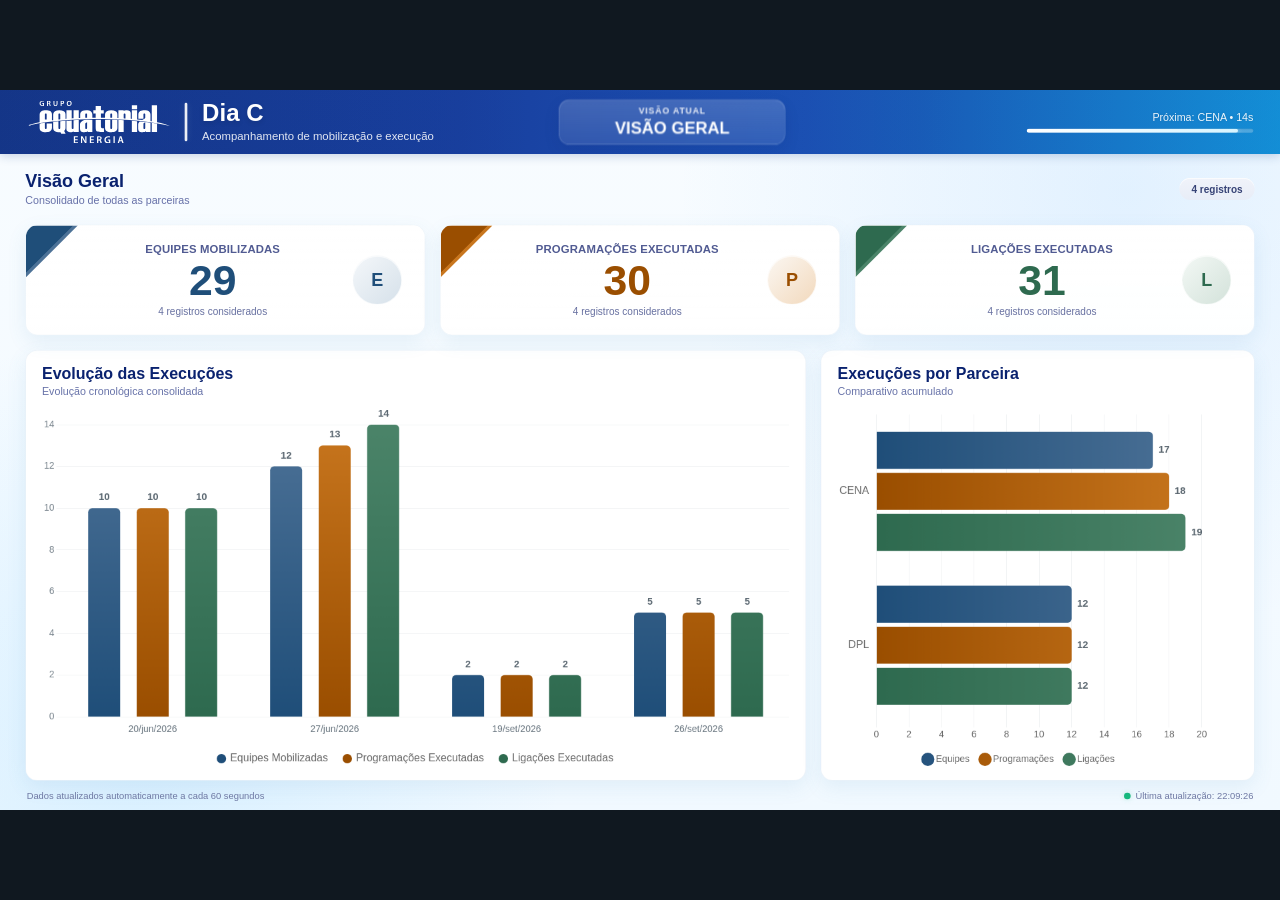
==== commit f9dc9951: "Add files via upload" ====
--- a/index.html
+++ b/index.html
@@ -30,6 +30,7 @@
             <img
                 class="logo-equatorial"
                 src="./img/logo-equatorial.svg"
+                width="215"
                 alt="Grupo Equatorial Energia"
             >
 
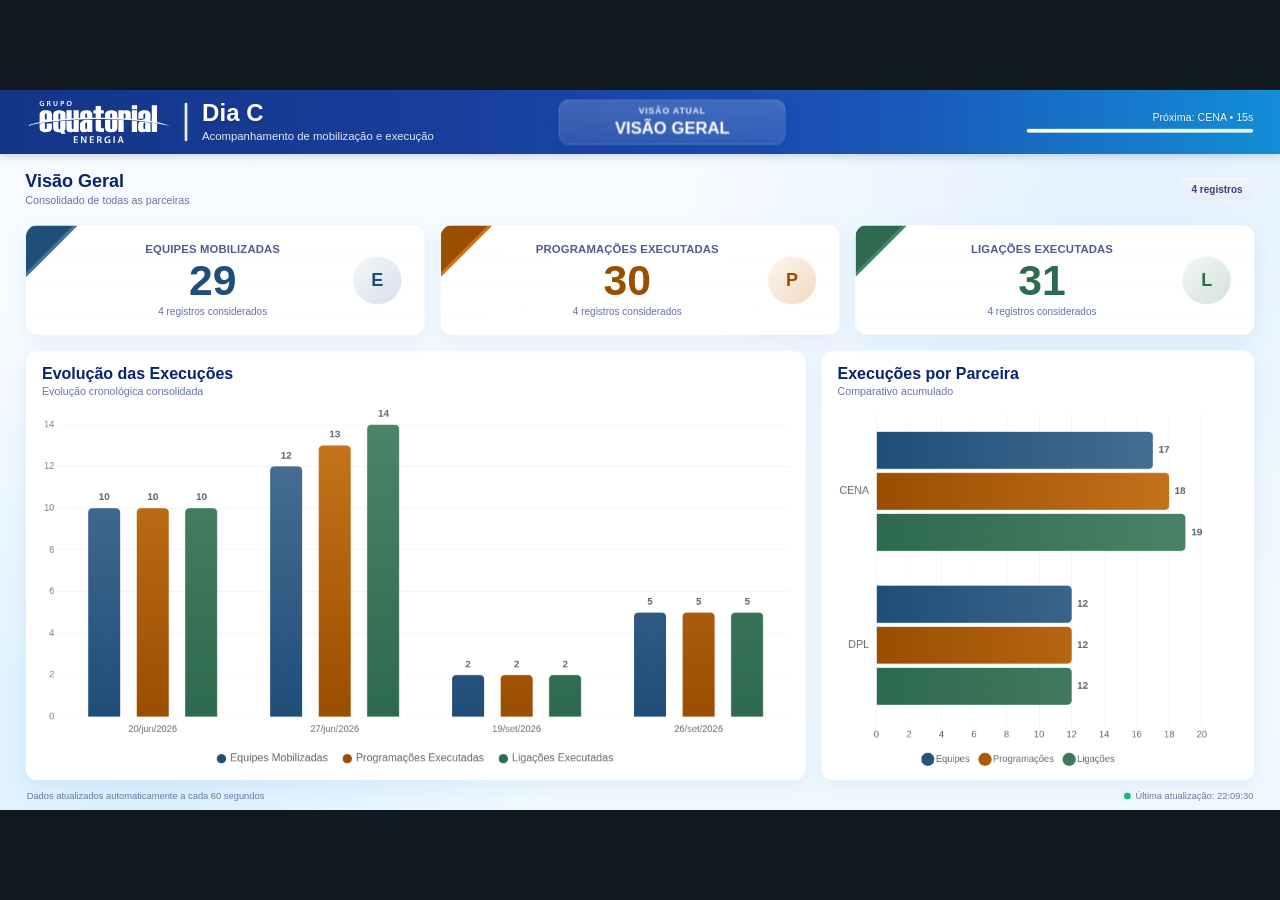
==== commit e8e8e342: "Add files via upload" ====
--- a/index.html
+++ b/index.html
@@ -22,7 +22,7 @@
 </head>
 
 <body>
-<div id="stage">
+<div id="stage" class="painel-iniciando">
 
     <!-- Cabeçalho único do PG-V2. O módulo ativo atualiza os textos. -->
     <header class="topo">
@@ -37,29 +37,21 @@
             <div class="separador-marca"></div>
 
             <div class="titulo-bloco">
-                <h1 id="tituloPrincipal" class="titulo-principal">
-                    Painel de Acompanhamento
-                </h1>
+                <h1 id="tituloPrincipal" class="titulo-principal"></h1>
 
-                <div id="subtituloPrincipal" class="subtitulo-principal">
-                    Carregando visão...
-                </div>
+                <div id="subtituloPrincipal" class="subtitulo-principal"></div>
             </div>
         </div>
 
         <div class="topo-centro">
             <div class="visao-indicador">
                 <span class="visao-indicador-label">Visão atual</span>
-                <span id="nomeVisaoHeader" class="visao-indicador-nome">
-                    CARREGANDO
-                </span>
+                <span id="nomeVisaoHeader" class="visao-indicador-nome"></span>
             </div>
         </div>
 
         <div class="topo-rotacao">
-            <div id="contador" class="proxima-visao">
-                Preparando apresentação...
-            </div>
+            <div id="contador" class="proxima-visao"></div>
 
             <div class="barra-tempo">
                 <div id="barraTempo" class="barra-tempo-preenchimento"></div>
--- a/css/painel-base.css
+++ b/css/painel-base.css
@@ -118,7 +118,32 @@
     display: flex;
     align-items: center;
 
-    gap: 16px;
+    gap: 22px;
+}
+
+/* O logo pertence ao shell global do PG-V2.
+   Seu tamanho precisa existir no CSS base para evitar flash
+   no tamanho intrínseco do SVG antes do CSS da visão carregar. */
+.logo-equatorial {
+    display: block;
+    width: 215px;
+    height: auto;
+    max-height: 82px;
+    object-fit: contain;
+    flex-shrink: 0;
+}
+
+.separador-marca {
+    width: 4px;
+    height: 58px;
+    flex-shrink: 0;
+    border-radius: 4px;
+    background: rgba(255, 255, 255, 0.92);
+    box-shadow: 0 0 12px rgba(255, 255, 255, 0.12);
+}
+
+.titulo-bloco {
+    min-width: 0;
 }
 
 .marca {
